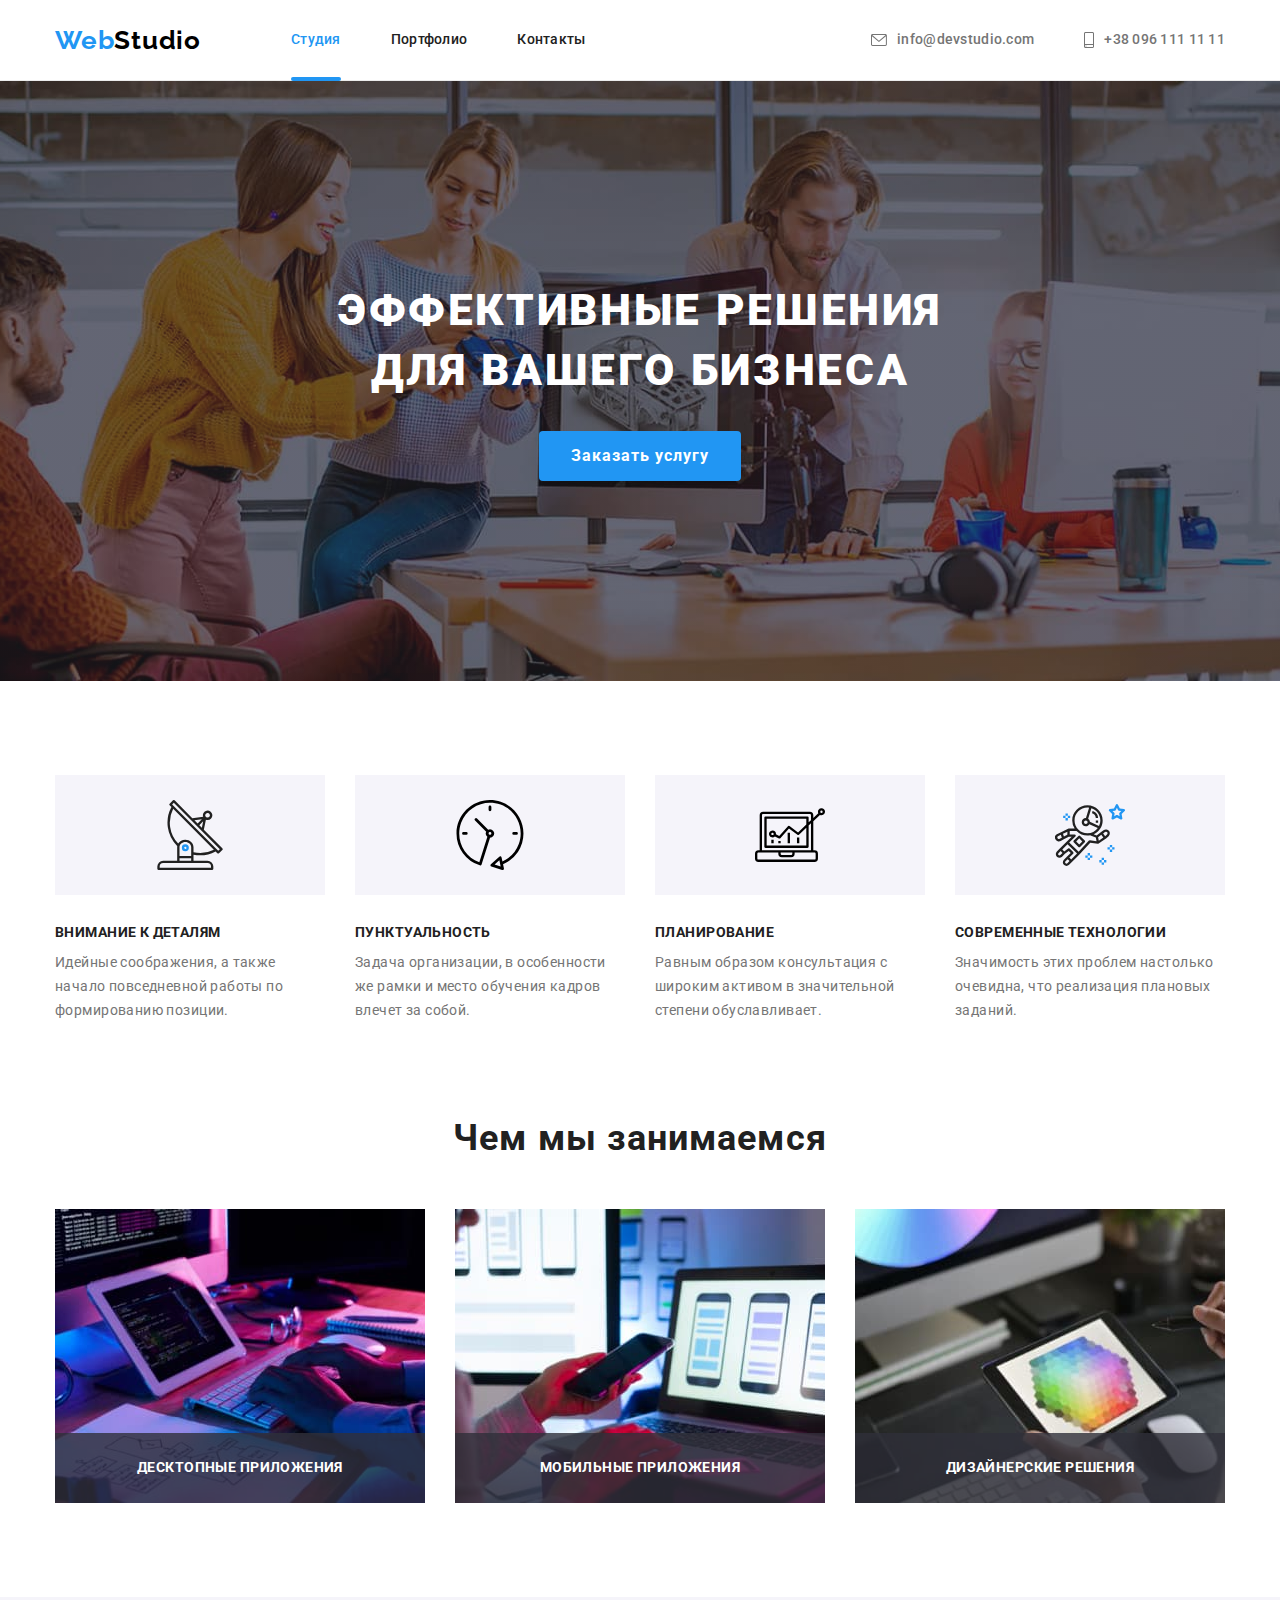
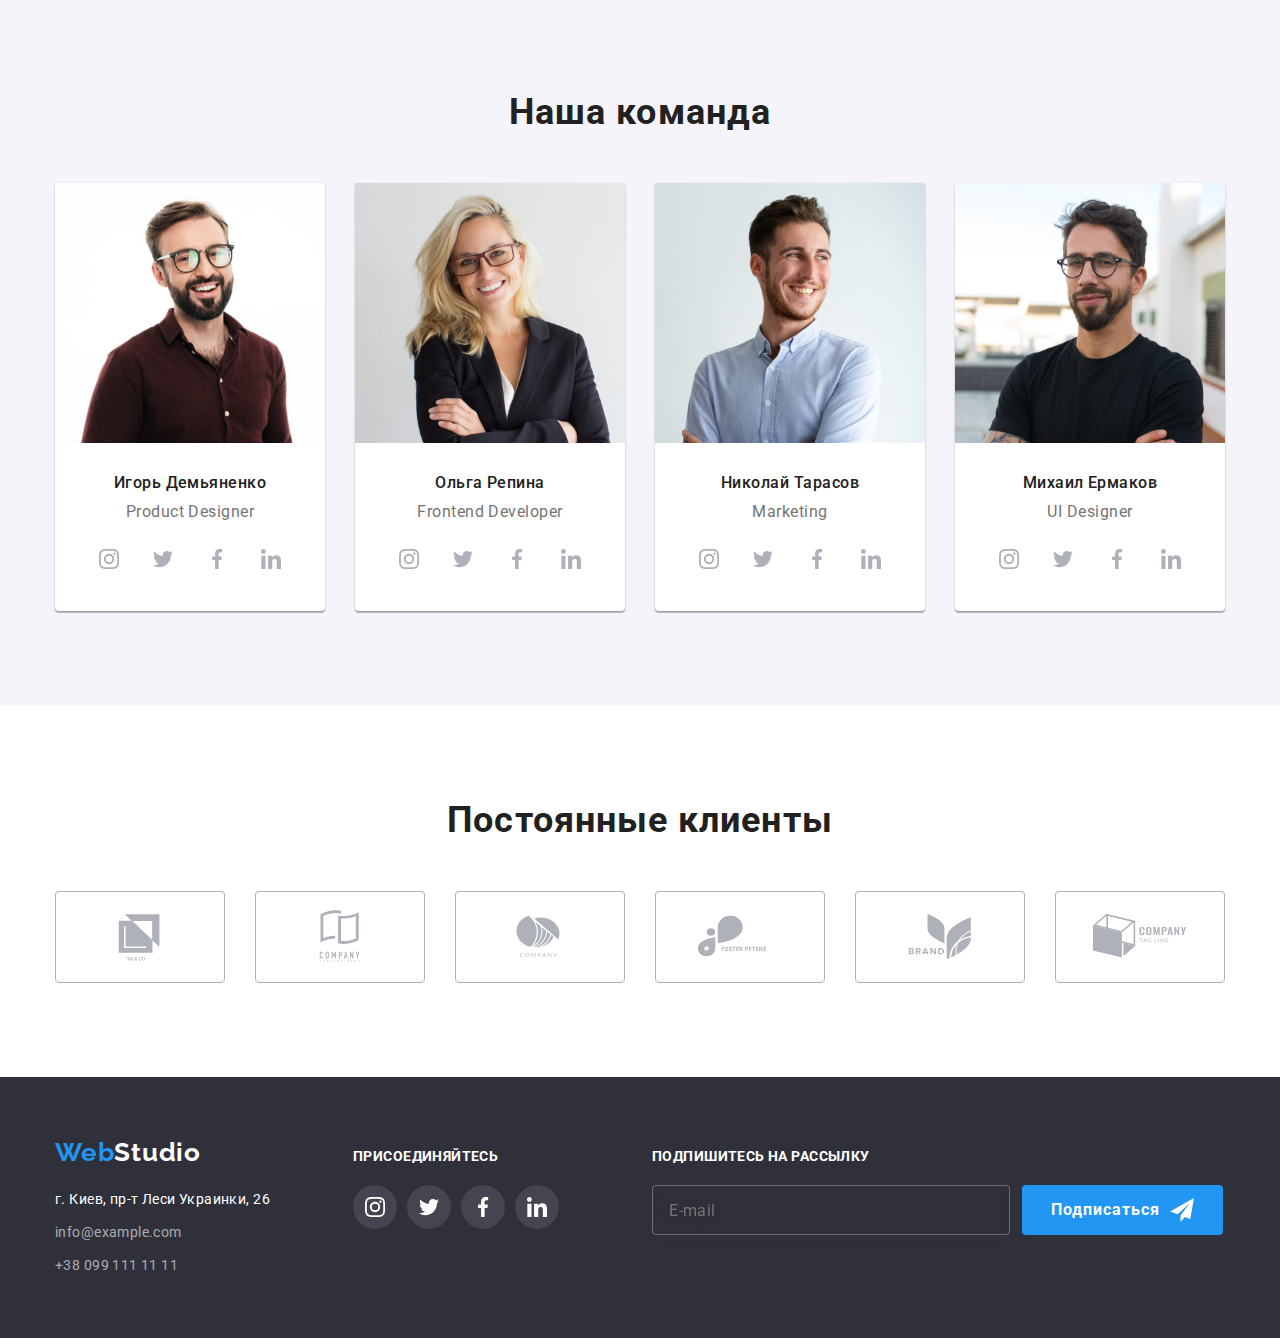
==== index.html @ ce101b08 "start hw" ====
<!DOCTYPE html>
<html lang="ru">

<head>
    <meta charset="UTF-8">
    <meta http-equiv="X-UA-Compatible" content="IE=edge">
    <meta name="viewport" content="width=device-width, initial-scale=1.0">
    <title>WebStudio</title>
    <link rel="preconnect" href="https://fonts.googleapis.com">
    <link rel="preconnect" href="https://fonts.gstatic.com" crossorigin>
    <link
        href="https://fonts.googleapis.com/css2?family=Raleway:wght@700&family=Roboto:wght@400;500;700;900&display=swap"
        rel="stylesheet">
    <link rel="stylesheet"
        href="https://cdnjs.cloudflare.com/ajax/libs/modern-normalize/1.1.0/modern-normalize.min.css">
    <link rel="stylesheet" href="./css/style.css">
</head>

<body>
    <header class="header">
        <div class="container">
            <a class="logo-header-first link" lang="en" href="">Web<span class="logo-header-second">Studio</span></a>
            <nav class="header-nav">
                <ul class="header-list list">
                    <li class="header-item"><a class="header-link link current" href="">Студия</a></li>
                    <li class="header-item"><a class="header-link link" href="./portfolio.html">Портфолио</a></li>
                    <li class="header-item"><a class="header-link link" href="">Контакты</a></li>
                </ul>
            </nav>
            <ul class="header-list list">
                <li class="header-item">
                    <a class="header-link contacts link" href="mailto:info@devstudio.com">
                        <svg class="header-icons" width="16px" height="12px">
                            <use href="./images/icons.svg#icon-envelope"></use>
                        </svg>info@devstudio.com
                    </a>
                </li>
                <li class="header-item">
                    <a class="header-link contacts link" href="tel:+380961111111">
                        <svg class="header-icons" width="10px" height="16px">
                            <use href="./images/icons.svg#icon-smartphone"></use>
                        </svg>+38 096 111 11 11
                    </a>
                </li>
            </ul>
        </div>
    </header>
    <main>
        <!-- шапка-->
        <section class="hero">
            <div class="container">
                <h1 class="hero-title">Эффективные решения для вашего бизнеса</h1>
                <button class="hero-btn" type="button" data-modal-open>Заказать услугу</button>
            </div>
        </section>
        <!-- преимущества-->
        <section class="benefits section">
            <div class="container">
                <h2 class="visually-hidden">Наши преимущества</h2>
                <ul class="benefits-list list">
                    <li class="benefits-item">
                        <div class="benefits-wrapper-icons">
                            <svg class="benefits-icons" width="70px" height="70px">
                                <use href="./images/icons.svg#icon-antenna"></use>
                            </svg>
                        </div>
                        <h3 class="benefits-title">Внимание к деталям</h3>
                        <p class="benefits-text">Идейные соображения, а также начало повседневной работы по формированию
                            позиции.</p>
                    </li>
                    <li class="benefits-item">
                        <div class="benefits-wrapper-icons">
                            <svg class="benefits-icons" width="70px" height="70px">
                                <use href="./images/icons.svg#icon-clock"></use>
                            </svg>
                        </div>
                        <h3 class="benefits-title">Пунктуальность</h3>
                        <p class="benefits-text">Задача организации, в особенности же рамки и место обучения кадров
                            влечет
                            за собой.</p>
                    </li>
                    <li class="benefits-item">
                        <div class="benefits-wrapper-icons">
                            <svg class="benefits-icons" width="70px" height="70px">
                                <use href="./images/icons.svg#icon-diagram"></use>
                            </svg>
                        </div>
                        <h3 class="benefits-title">Планирование</h3>
                        <p class="benefits-text">Равным образом консультация с широким активом в значительной степени
                            обуславливает.</p>
                    </li>
                    <li class="benefits-item">
                        <div class="benefits-wrapper-icons">
                            <svg class="benefits-icons" width="70px" height="70px">
                                <use href="./images/icons.svg#icon-astronaut"></use>
                            </svg>
                        </div>
                        <h3 class="benefits-title">Современные технологии</h3>
                        <p class="benefits-text">Значимость этих проблем настолько очевидна, что реализация плановых
                            заданий.</p>

                    </li>
                </ul>
            </div>
        </section>
        <!-- чем мы занимаемся-->
        <section class="about section">
            <div class="container">
                <h2 class="about-title">Чем мы занимаемся</h2>
                <ul class="about-list list">
                    <li class="about-item">
                        <img class="about-img" src="./images/what-are-we-doing-img1.jpg" alt="Печатает на клавиатуре"
                            width="370" height="294">
                        <p class="about-text">Десктопные приложения</p>
                    </li>
                    <li class="about-item">
                        <img class="about-img" src="./images/what-are-we-doing-img2.jpg" alt="Печатает на клавиатуре"
                            width="370" height="294">
                        <p class="about-text">Мобильные приложения</p>
                    </li>
                    <li class="about-item">
                        <img class="about-img" src="./images/what-are-we-doing-img3.jpg" alt="Печатает на клавиатуре"
                            width="370" height="294">
                        <p class="about-text">Дизайнерские решения</p>

                    </li>

                </ul>
            </div>
        </section>
        <!-- наша команда-->
        <section class="team section">
            <div class="container">
                <h2 class="team-title">Наша команда</h2>
                <ul class="team-list list">
                    <li class="team-item">
                        <img class="team-img" src="./images/teams-img1.jpg" alt="Фото Игоря Демьяненко" width="270"
                            height="260">
                        <div class="team-wrapper">
                            <h3 class="team-after-title">Игорь Демьяненко</h3>
                            <p class="team-text" lang="en">Product Designer</p>
                            <ul class="team-soc-list list">
                                <li class="team-soc-items">
                                    <a class="team-soc-links link" href="https://www.instagram.com" target="_blank">
                                        <svg class="team-soc-icons" width="20px" height="20px">
                                            <use href="./images/icons.svg#icon-instagram">
                                            </use>
                                        </svg>
                                    </a>
                                </li>
                                <li class="team-soc-items">
                                    <a class="team-soc-links link" href="https://twitter.com" target="_blank">
                                        <svg class="team-soc-icons" width="20px" height="20px">
                                            <use href="./images/icons.svg#icon-twitter">
                                            </use>
                                        </svg>
                                    </a>
                                </li>
                                <li class="team-soc-items">
                                    <a class="team-soc-links link" href="https://facebook.com" target="_blank">
                                        <svg class="team-soc-icons" width="20px" height="20px">
                                            <use href="./images/icons.svg#icon-facebook">
                                            </use>
                                        </svg>
                                    </a>
                                </li>
                                <li class="team-soc-items">
                                    <a class="team-soc-links link" href="https://linkedin.com" target="_blank">
                                        <svg class="team-soc-icons" width="20px" height="20px">
                                            <use href="./images/icons.svg#icon-linkedin">
                                            </use>
                                        </svg>
                                    </a>
                                </li>
                            </ul>
                    </li>
                    <li class="team-item">
                        <img class="team-img" src="./images/teams-img2.jpg" alt="Ольги Репиной" width="270"
                            height="260">
                        <div class="team-wrapper">
                            <h3 class="team-after-title">Ольга Репина</h3>
                            <p class="team-text" lang="en">Frontend Developer</p>
                            <ul class="team-soc-list list">
                                <li class="team-soc-items">
                                    <a class="team-soc-links link" href="https://www.instagram.com" target="_blank">
                                        <svg class="team-soc-icons" width="20px" height="20px">
                                            <use href="./images/icons.svg#icon-instagram">
                                            </use>
                                        </svg>
                                    </a>
                                </li>
                                <li class="team-soc-items">
                                    <a class="team-soc-links link" href="https://twitter.com" target="_blank">
                                        <svg class="team-soc-icons" width="20px" height="20px">
                                            <use href="./images/icons.svg#icon-twitter">
                                            </use>
                                        </svg>
                                    </a>
                                </li>
                                <li class="team-soc-items">
                                    <a class="team-soc-links link" href="https://facebook.com" target="_blank">
                                        <svg class="team-soc-icons" width="20px" height="20px">
                                            <use href="./images/icons.svg#icon-facebook">
                                            </use>
                                        </svg>
                                    </a>
                                </li>
                                <li class="team-soc-items">
                                    <a class="team-soc-links link" href="https://linkedin.com" target="_blank">
                                        <svg class="team-soc-icons" width="20px" height="20px">
                                            <use href="./images/icons.svg#icon-linkedin">
                                            </use>
                                        </svg>
                                    </a>
                                </li>
                            </ul>
                        </div>

                    </li>
                    <li class="team-item">
                        <img class="team-img" src="./images/teams-img3.jpg" alt="Фото Николайя Тарасова" width="270"
                            height="260">
                        <div class="team-wrapper">
                            <h3 class="team-after-title">Николай Тарасов</h3>
                            <p class="team-text" lang="en">Marketing</p>
                            <ul class="team-soc-list list">
                                <li class="team-soc-items">
                                    <a class="team-soc-links link" href="https://www.instagram.com" target="_blank">
                                        <svg class="team-soc-icons" width="20px" height="20px">
                                            <use href="./images/icons.svg#icon-instagram">
                                            </use>
                                        </svg>
                                    </a>
                                </li>
                                <li class="team-soc-items">
                                    <a class="team-soc-links link" href="https://twitter.com" target="_blank">
                                        <svg class="team-soc-icons" width="20px" height="20px">
                                            <use href="./images/icons.svg#icon-twitter">
                                            </use>
                                        </svg>
                                    </a>
                                </li>
                                <li class="team-soc-items">
                                    <a class="team-soc-links link" href="https://facebook.com" target="_blank">
                                        <svg class="team-soc-icons" width="20px" height="20px">
                                            <use href="./images/icons.svg#icon-facebook">
                                            </use>
                                        </svg>
                                    </a>
                                </li>
                                <li class="team-soc-items">
                                    <a class="team-soc-links" href="https://linkedin.com" target="_blank">
                                        <svg class="team-soc-icons" width="20px" height="20px">
                                            <use href="./images/icons.svg#icon-linkedin">
                                            </use>
                                        </svg>
                                    </a>
                                </li>
                            </ul>
                        </div>
                    </li>
                    <li class="team-item">
                        <img class="team-img" src="./images/teams-img4.jpg" alt="Фото Михаила Ермакова" width="270"
                            height="260">
                        <div class="team-wrapper">
                            <h3 class="team-after-title">Михаил Ермаков</h3>
                            <p class="team-text" lang="en">UI Designer</p>
                            <ul class="team-soc-list list">
                                <li class="team-soc-items">
                                    <a class="team-soc-links link" href="https://www.instagram.com" target="_blank">
                                        <svg class="team-soc-icons" width="20px" height="20px">
                                            <use href="./images/icons.svg#icon-instagram">
                                            </use>
                                        </svg>
                                    </a>
                                </li>
                                <li class="team-soc-items">
                                    <a class="team-soc-links link" href="https://twitter.com" target="_blank">
                                        <svg class="team-soc-icons" width="20px" height="20px">
                                            <use href="./images/icons.svg#icon-twitter">
                                            </use>
                                        </svg>
                                    </a>
                                </li>
                                <li class="team-soc-items">
                                    <a class="team-soc-links link" href="https://facebook.com" target="_blank">
                                        <svg class="team-soc-icons" width="20px" height="20px">
                                            <use href="./images/icons.svg#icon-facebook">
                                            </use>
                                        </svg>
                                    </a>
                                </li>
                                <li class="team-soc-items">
                                    <a class="team-soc-links link" href="https://linkedin.com" target="_blank">
                                        <svg class="team-soc-icons" width="20px" height="20px">
                                            <use href="./images/icons.svg#icon-linkedin">
                                            </use>
                                        </svg>
                                    </a>
                                </li>
                            </ul>
                        </div>
                    </li>
                </ul>
            </div>
        </section>
        <section class="clients section">
            <div class="container">
                <h2 class="clients-title">Постоянные клиенты</h2>
                <ul class="clients-list list">
                    <li class="clients-item">
                        <a class="clients-link link" href="">
                            <svg class="clients-icons" width="106px" height="60px">
                                <use href="./images/icons.svg#icon-client1">
                                </use>
                            </svg>
                        </a>
                    </li>
                    <li class="clients-item">
                        <a class="clients-link link" href="">
                            <svg class="clients-icons" width="106px" height="60px">
                                <use href="./images/icons.svg#icon-client2">
                                </use>
                            </svg>
                        </a>
                    </li>
                    <li class="clients-item">
                        <a class="clients-link link" href="">
                            <svg class="clients-icons" width="106px" height="60px">
                                <use href="./images/icons.svg#icon-client3">
                                </use>
                            </svg>
                        </a>
                    </li>
                    <li class="clients-item">
                        <a class="clients-link link" href="">
                            <svg class="clients-icons" width="106px" height="60px">
                                <use href="./images/icons.svg#icon-client4">
                                </use>
                            </svg>
                        </a>
                    </li>
                    <li class="clients-item">
                        <a class="clients-link link" href="">
                            <svg class="clients-icons" width="106px" height="60px">
                                <use href="./images/icons.svg#icon-client5">
                                </use>
                            </svg>
                        </a>
                    </li>
                    <li class="clients-item">
                        <a class="clients-link link" href="">
                            <svg class="clients-icons" width="106px" height="60px">
                                <use href="./images/icons.svg#icon-client6">
                                </use>
                            </svg>
                        </a>
                    </li>
                </ul>
            </div>
        </section>
    </main>

    <footer class="footer">
        <div class="container footer-container">
            <div class="footer-wrapper-two">
                <a class="logo-footer-first link" lang="en" href="">Web<span
                        class="logo-footer-second">Studio</span></a>
                <address class="footer-address">
                    <ul class="footer-list list">
                        <li class="footer-item"><a class="footer-link-address link"
                                href="https://goo.gl/maps/4ZLDc6fQ6jvqNeno7" target="_blank"
                                rel="noopener noreferrer">г.
                                Киев,
                                пр-т Леси
                                Украинки, 26</a>
                        </li>
                        <li class="footer-item"><a class="footer-link link"
                                href="mailto:info@example.com">info@example.com</a>
                        </li>
                        <li class="footer-item"><a class="footer-link link" href="tel:+380991111111">+38 099 111 11
                                11</a>
                        </li>
                    </ul>
                </address>
            </div>
            <div class="footer-wrapper-two">
                <h2 class="footer-soc-title">присоединяйтесь</h2>
                <ul class="footer-soc-list list">
                    <li class="footer-soc-items">
                        <a class="footer-soc-links link" href="https://www.instagram.com" target="_blank">
                            <svg class="footer-soc-icons" width="20px" height="20px">
                                <use href="./images/icons.svg#icon-instagram">
                                </use>
                            </svg>
                        </a>
                    </li>
                    <li class="footer-soc-items">
                        <a class="footer-soc-links link" href="https://twitter.com" target="_blank">
                            <svg class="footer-soc-icons" width="20px" height="20px">
                                <use href="./images/icons.svg#icon-twitter">
                                </use>
                            </svg>
                        </a>
                    </li>
                    <li class="footer-soc-items">
                        <a class="footer-soc-links link" href="https://facebook.com" target="_blank">
                            <svg class="footer-soc-icons" width="20px" height="20px">
                                <use href="./images/icons.svg#icon-facebook">
                                </use>
                            </svg>
                        </a>
                    </li>
                    <li class="footer-soc-items">
                        <a class="footer-soc-links link" href="https://linkedin.com" target="_blank">
                            <svg class="footer-soc-icons" width="20px" height="20px">
                                <use href="./images/icons.svg#icon-linkedin">
                                </use>
                            </svg>
                        </a>
                    </li>
                </ul>
            </div>


            <form class="footer-form">
                <div class="footer-form-wrapper">
                    <label class="footer-label" for="email-footer">
                        Подпишитесь на рассылку
                    </label>
                    <input type="email" name="mailing-list" class="footer-input" placeholder="E-mail" id="email-footer">
                </div>
                <button class="footer-btn" type="submit">Подписаться
                    <svg class="footer-btn-icon">
                        <use href="./images/icons.svg#icon-icon-send">
                        </use>
                    </svg>
                </button>
            </form>
        </div>
    </footer>

    <div class="backdrop is-hidden" data-modal>
        <div class="modal">
            <button type="button" class="modal-close" data-modal-close>
                <svg class="modal-svg-close" width="11px" height="11px">
                    <use href="./images/icons.svg#icon-Vector"></use>
                </svg>
            </button>

            <form class="modal-form">
                <p class="modal-title">Оставьте свои данные, мы вам перезвоним</p>
                <div class="modal-field">
                    <label for="modal-name" class="modal-label"> Имя</label>
                    <div class="modal-input-wrap">
                        <input type="text" name="modal-name" id="modal-name" class="modal-input">
                        <svg class="modal-svg-icon" width="18px" height="18px">
                            <use href="./images/icons.svg#icon-person"></use>
                        </svg>
                    </div>
                </div>

                <div class="modal-field">
                    <label for="modal-tel" class="modal-label"> Телефон</label>
                    <div class="modal-input-wrap">
                        <input type="tel" name="modal-tel" id="modal-tel" class="modal-input">
                        <svg class="modal-svg-icon" width="18px" height="18px">
                            <use href="./images/icons.svg#icon-phone"></use>
                        </svg>
                    </div>
                </div>

                <div class="modal-field">
                    <label for="modal-email" class="modal-label"> Почта</label>
                    <div class="modal-input-wrap">
                        <input type="email" name="modal-email" id="modal-email" class="modal-input">
                        <svg class="modal-svg-icon" width="18px" height="18px">
                            <use href="./images/icons.svg#icon-email"></use>
                        </svg>
                    </div>
                </div>

                <div class="modal-field">
                    <label for="modal-comment" class="modal-label"> Комментарий</label>
                    <textarea name="Комментарий" id="modal-comment" placeholder="Введите текст"
                        class="modal-comment"></textarea>
                </div>
                <div class="modal-check">
                    <label for="privacy-check" class="modal-label-check">

                        <input type="checkbox" name="privacy-check" id="privacy-check"
                            class="modal-input-check visually-hidden">
                        <svg class="modal-svg-check" width="16px" height="15px">
                            <use href="./images/icons.svg#icon-check-area"></use>
                        </svg>
                        Соглашаюсь с рассылкой и принимаю <a href="" class="modal-agreement"> Условия договора</a>
                    </label>
                </div>
                <button type="submit" class="modal-btn-submit">Отправить</button>
            </form>
        </div>
    </div>

    <script src="./js/modal.js"></script>
</body>

</html>
---- css/style.css ----
:root {
    --title-color: #FFFFFF;
    --title-color-second: #212121;
    --paragraph-color: #757575;
    --accent-color: #2196F3;
    --gap-between-section: 94px;
    --gap-in-section: 30px;
}

body{
    font-family: 'Roboto',
    sans-serif;
    background-color: #ffffff;
}

.section{
    padding: 94px 0;
}

.visually-hidden{
    position: absolute;
    white-space: nowrap;
    width: 1px;
    height: 1px;
    overflow: hidden;
    border: 0;
    padding: 0;
    clip: rect(0 0 0 0);
    clip-path: inset(50%);
    margin: -1px;
}

/* reset styles */
.link{
    text-decoration: none;
}

.list{
    list-style: none;
    margin: 0;
    padding: 0;
}
h1,h2,h3,h4,h5,h6,p{
    margin: 0;
}

img {
    display: block;
    width: 100%;
    height: auto;
}

/* container */
.container{
    width: 1200px;
    padding-left: 15px;
    padding-right: 15px;
    margin: 0 auto;
}
/* header */

.header{
    border-bottom: 1px solid #ECECEC;
}

.logo-header-first{
    font-family: 'Raleway',
    sans-serif;
    font-weight: 700;
    font-size: 26px;
    line-height: 1.19;
    letter-spacing: 0.03em;
    color: var(--accent-color);
    margin-right: 90px;
    /* padding-top: 25px;
    padding-bottom: 25px; */
}

.logo-header-second{
    color: #000000;
}

.header .container{
    display: flex;
    align-items: center;
}

.header-list{
    display: flex;
}

.header-item:not(:last-child){
    margin-right: 50px;
}

.container .header-list{
    margin-left: auto;
}

.header-link{
    display: flex;
    align-items: center;
    font-weight: 500;
    font-size: 14px;
    line-height: 1.14;
    letter-spacing: 0.02em;
    color: var(--title-color-second);
    padding-top: 32px;
    padding-bottom: 32px;
    transition: color 250ms cubic-bezier(0.4, 0, 0.2, 1);
}

.header-link.current{
    position: relative;
    color: var(--accent-color);
    
}

.header-link.current::after{
    position: absolute;
    bottom: -1px;
    left: 0;
    display: block;
    content: '';
    width: 100%;
    height: 4px;
    background-color: var(--accent-color);
    border-radius: 2px;
    transition: color 250ms cubic-bezier(0.4, 0, 0.2, 1);
}


.header-link.contacts{
    font-weight: 500;
    font-size: 14px;
    line-height: 1.14;
    letter-spacing: 0.02em;
    color: var(--paragraph-color);
    transition: color 250ms cubic-bezier(0.4, 0, 0.2, 1);
}

.header-icons {
    fill: currentColor;
    margin-right: 10px;
    transition: color 250ms cubic-bezier(0.4, 0, 0.2, 1);
}

.header-link:focus,
.header-link:hover {
    color: var(--accent-color);
}

.header-icons:hover{
    color: var(--accent-color);
}



/* section hero */



.hero{
    padding: 200px 0;
    max-width: 1600px;
    margin-left: auto;
    margin-right: auto;
    background-color: #2F303A;
    background-image:linear-gradient(to right, rgba(47, 48, 58, 0.4), rgba(47, 48, 58, 0.4)), url("../images/hero-img.jpg");
    background-repeat: no-repeat;
    background-position: center;
    background-size: cover;
}

.hero-title{
    font-weight: 900;
    font-size: 44px;
    line-height: 1.36;
    text-align: center;
    letter-spacing: 0.06em;
    text-transform: uppercase;
    color: var(--title-color);
    width: 696px;
    margin: var(--gap-in-section);
    margin: 0 auto;
    margin-bottom: var(--gap-in-section);
}

.hero-btn{
    display: block;
    font-family: inherit;
    font-weight: 700;
    font-size: 16px;
    line-height: 1.88;
    text-align: center;
    letter-spacing: 0.06em;
    color: #FFFFFF;
    background: var(--accent-color);
    box-shadow: 0px 4px 4px rgba(0, 0, 0, 0.15);
    border-radius: 4px;
    cursor: pointer;
    padding: 10px 32px;
    border: transparent;
    margin: 0 auto;
    transition: background-color 250ms cubic-bezier(0.4, 0, 0.2, 1);
}

.hero-btn:hover, .hero-btn:focus{
    background-color: #188CE8;
}

/* section benefits */

.benefits-list{
    display: flex;
}

.benefits-item{
    width: calc((100% - 60px) / 3);
}

.benefits-item:not(:first-child){
    margin-left: var(--gap-in-section);
}

.benefits-title{
    font-weight: 700;
    font-size: 14px;
    line-height: 1.14;
    letter-spacing: 0.03em;
    text-transform: uppercase;
    color: var(--title-color-second);
    margin-bottom: 10px;
}

.benefits-text{
    font-size: 14px;
    line-height: 1.71;
    letter-spacing: 0.03em;
    color: var(--paragraph-color)
}
.benefits-wrapper{
    display: flex;
}

.benefits-wrapper-icons{
    display: flex;
    background-color: #F5F4FA;
    width: 270px;
    height: 120px;
    align-items: center;
    justify-content: center;
    margin-bottom: var(--gap-in-section);
}

/* section about */

.about{
    padding-top: 0px;
}

.about-title{
    font-weight: 700;
    font-size: 36px;
    line-height: 1.17;
    text-align: center;
    letter-spacing: 0.03em;
    color: var(--title-color-second);
    margin-bottom: 50px;
}

.about-list{
    display: flex;
    
}

.about-item{
    position: relative;
    width: calc((100% - 60px) / 3);
    overflow: hidden;
}

.about-item:not(:first-child){
    margin-left: var(--gap-in-section);
}


.about-text{
    position: absolute;
    bottom: 0;
    left: 0;
    width: 100%;

    display: flex;
    justify-content: center;
    align-items: center;
    height: 70px;
    font-weight: 700;
    font-size: 14px;
    line-height: 1.14;
    letter-spacing: 0.03em;
    text-transform: uppercase;
    color: #FFFFFF;
    background-color: rgba(47, 48, 58, 0.8);
    transition: transform 250ms cubic-bezier(0.4, 0, 0.2, 1);
}


/* section team */

.team{
    background-color: #F5F4FA;
}

.team-list{
    display: flex;
   
}

.team-item{
width: calc((100% - 90px) / 4 );
}

.team-item:not(:first-child) {
    margin-left: var(--gap-in-section);
}


.team-title{
    font-weight: 700;
    font-size: 36px;
    line-height: 1.17;
    text-align: center;
    letter-spacing: 0.03em;
    color: var(--title-color-second);
    margin-bottom: 50px;
}

.team-item{
    background-color: #FFFFFF;
    box-shadow: 0px 1px 3px rgba(0, 0, 0, 0.12),
    0px 1px 1px rgba(0, 0, 0, 0.14),
    0px 2px 1px rgba(0, 0, 0, 0.2);
    border-radius: 0px 0px 4px 4px;

}

.team-wrapper{
    padding-top: var(--gap-in-section);
    padding-bottom: var(--gap-in-section);
}

.team-after-title{
    font-weight: 500;
    font-size: 16px;
    line-height: 1.19;
    text-align: center;
    letter-spacing: 0.03em;
    color: var(--title-color-second);
    margin-bottom: 10px;
}

.team-text{
    font-size: 16px;
    line-height: 1.19;
    text-align: center;
    letter-spacing: 0.03em;
    color: var(--paragraph-color);
    margin-bottom: 16px;
}

.team-soc-list{
    display: flex;
    justify-content: center;
    text-align: center;
}

.team-soc-links{
    width: 44px;
    height: 44px;
    display: flex;
    align-items: center;
    justify-content: center;
    color: #AFB1B8;
    
}

.team-soc-items:not(:last-child) {
    margin-right: 10px;
}

.team-soc-links{
border-radius: 50%;
    transition: background-color 250ms cubic-bezier(0.4, 0, 0.2, 1),
    border-radius 250ms cubic-bezier(0.4, 0, 0.2, 1);
}

.team-soc-links:hover,
.team-soc-links:focus{
    background-color:var(--accent-color);
    border-radius: 50%;
    color: #FFFFFF;
}

.team-soc-icons{
    fill: currentColor;
    transition: color 250ms cubic-bezier(0.4, 0, 0.2, 1);
}

/* clients */

.clients-title{
    font-weight: 700;
    font-size: 36px;
    line-height: 1.17;
    text-align: center;
    letter-spacing: 0.03em;
    color: var(--title-color-second);
    margin-bottom: 50px;
}

.clients-list{
    display: flex;
}

.clients-item:not(:last-child) {
    margin-right: var(--gap-in-section);
}

.clients-link{
    display: flex;
    align-items: center;
    justify-content: center;
    width: 170px;
    height: 92px;
    border: 1px solid #AFB1B8;
    border-radius: 4px;
}

.clients-link {
    color: #AFB1B8;
    transition: color 250ms cubic-bezier(0.4, 0, 0.2, 1), border-color 250ms cubic-bezier(0.4, 0, 0.2, 1);
}

.clients-link:hover,
.clients-link:focus{
    color: var(--accent-color);
    border-color: var(--accent-color);
}

.clients-icons{
    fill: currentColor;
}



/* footer */

.footer{
    background-color: #2F303A;
    padding-top: 60px;
    padding-bottom: 60px;
}

.footer-container{
    display: flex;
    align-items: baseline;
}

.footer-address{
    font-style: normal;
}

.footer-item{
    font-size: 14px;
    line-height: 1.71;
    letter-spacing: 0.03em;
}

.footer-item:not(:last-child){
    margin-bottom: 9px;
}

.footer-link-address{
    color: var(--title-color);
    transition: color 250ms cubic-bezier(0.4, 0, 0.2, 1);
}

.footer-link{
    color: rgba(255, 255, 255, 0.6);
    transition: color 250ms cubic-bezier(0.4, 0, 0.2, 1);
}

.footer-link-address:hover, .footer-link-address:focus{
    color: var(--accent-color);
}

.footer-link:hover,
.footer-link:focus {
    color: var(--accent-color);
}


.logo-footer-first {
    display: block;
    font-family: 'Raleway',
    sans-serif;
    font-weight: 700;
    font-size: 26px;
    line-height: 1.19;
    letter-spacing: 0.03em;
    color: var(--accent-color);
    margin-bottom: 20px;
}

.logo-footer-second {
    color: var(--title-color);
}

.footer-soc-title{
    font-weight: 700;
    font-size: 14px;
    line-height: 1.14;
    letter-spacing: 0.03em;
    text-transform: uppercase;
    color: #FFFFFF;
    margin-bottom: 20px;
}

.footer-wrapper-two + .footer-wrapper-two{
    margin-left: 83px;
}
.footer-soc-list{
    display: flex;
}
.footer-soc-items:not(:last-child):not(:last-child) {
    margin-right: 10px;
}

.footer-soc-links{
    display: flex;
    align-items: center;
    justify-content: center;
    width: 44px;
    height: 44px;
    border-radius: 50%;
    background-color: rgba(255, 255, 255, 0.1);   
    color: #FFFFFF;
    transition: background-color 250ms cubic-bezier(0.4, 0, 0.2, 1);
}

.footer-soc-links:hover,
.footer-soc-links:focus{
    background-color: var(--accent-color);
}

.footer-soc-icons{
    fill: currentColor;
}

.footer-form{
    display: flex;
    align-items: flex-end;
    margin-left: 93px;
}

.footer-form-wrapper{
    width: 358px;
}

.footer-label{
    font-weight: 700;
    font-size: 14px;
    line-height: 1.14;
    letter-spacing: 0.03em;
    text-transform: uppercase;
    color: #FFFFFF;
}

.footer-input{
    min-width: 358px;
    height: 50px;
    border: 1px solid rgba(255, 255, 255, 0.3);
    filter: drop-shadow(0px 4px 4px rgba(0, 0, 0, 0.15));
    border-radius: 4px;
    background-color: transparent;
    padding-left: 16px;
    margin-top: 20px;

    font-weight: 400;
    font-size: 16px;
    line-height: 1.25;
    letter-spacing: 0.03em;
    color: rgba(255, 255, 255, 0.6);
}


.footer-btn{
    display: flex;
    align-items: center;
    justify-content: center;
    position: relative;
    font-weight: 700;
    font-size: 16px;
    line-height: 1.88;
    text-align: center;
    letter-spacing: 0.06em;
    color: #FFFFFF;
    background-color: var(--accent-color);
    border-radius: 4px;
    padding: 10px 29px;
    margin-left: 12px;
    cursor: pointer;
    border: transparent;
}

.footer-btn-icon{
    width: 24px;
    height: 24px;
    fill: #FFFFFF;
    margin-left: 10px;
}


/* page portfolio */

.portfolio-list-first{
    display: flex;
    justify-content: center;
    margin-bottom: 50px;
}
.porfolio-item-first:not(:first-child){
    margin-left: 8px;
}

.portfolio-btn{
    font-family: inherit;
    font-weight: 500;
    font-size: 16px;
    line-height: 1.62;
    text-align: center;
    letter-spacing: 0.03em;
    cursor: pointer;
    background-color: #F5F4FA;
    border-radius: 4px;
    padding: 6px 22px;
    border: transparent;
    color: var(--title-color-second);
    transition: background-color 250ms cubic-bezier(0.4, 0, 0.2, 1), box-shadow 250ms cubic-bezier(0.4, 0, 0.2, 1), color 250ms cubic-bezier(0.4, 0, 0.2, 1);
}

.portfolio-btn:focus, .portfolio-btn:hover{
    background-color: var(--accent-color);
    box-shadow: 0px 3px 1px rgba(0, 0, 0, 0.1),
    0px 1px 2px rgba(0, 0, 0, 0.08),
    0px 2px 2px rgba(0, 0, 0, 0.12);  
    color: var(--title-color);
}

.portfolio-list-second{
    display: flex;
    flex-wrap: wrap;
}

.portfolio-item-second{
    
    width: calc((100% - 60px) / 3);
}

.portfolio-item-second:not(:nth-child(3n + 1)){
    margin-left: var(--gap-in-section);
}

.portfolio-item-second:not(:nth-last-child(-n + 3)) {
    margin-bottom: var(--gap-in-section);
}

.portfolio-link{
    display: block;
    transition: border 250ms cubic-bezier(0.4, 0, 0.2, 1), box-sizing 250ms cubic-bezier(0.4, 0, 0.2, 1), box-shadow 250ms cubic-bezier(0.4, 0, 0.2, 1);

}

.portfolio-link:hover, 
.portfolio-link:focus {
    border: 1px solid #EEEEEE;
    box-sizing: border-box;
    box-shadow: 0px 1px 1px rgba(0, 0, 0, 0.12),
    0px 4px 4px rgba(0, 0, 0, 0.06),
    1px 4px 6px rgba(0, 0, 0, 0.16);
}

.portfolio-item-wrapper{
    padding: 20px 24px 20px 24px;
    border-right: 1px solid #EEEEEE;
    border-bottom: 1px solid #EEEEEE;
    border-left: 1px solid #EEEEEE;
}

.portfolio-title{
    font-weight: 700;
    font-size: 18px;
    line-height: 2;
    letter-spacing: 0.06em;
    color: var(--title-color-second);   
}

.portfolio-text{
    font-weight: 400;
    font-size: 16px;
    line-height: 1.88;
    letter-spacing: 0.03em;
    color: var(--paragraph-color);
}

.portfolio-img-wrapper{
    position: relative;
    overflow: hidden;
}

.portfolio-text-hover{
    position: absolute;
    top: 0;
    left: 0;
    width: 100%;
    height: 100%;
    font-weight: 400;
    font-size: 18px;
    line-height: 1.56;
    letter-spacing: 0.03em;
    color: #FFFFFF;
    background-color: rgba(33, 150, 243, 0.9);
    padding: 63px 24px;
    transform: translateY(101%);
    transition: transform 250ms cubic-bezier(0.4, 0, 0.2, 1);
}

.portfolio-link:hover .portfolio-text-hover,
.portfolio-link:focus .portfolio-text-hover{
    transform: translateY(0);
}

/* backdrop */

.backdrop{
    position: fixed;
    top: 0;
    left: 0;
    width: 100%;
    height: 100%;
    background-color: rgba(0, 0, 0, 0.2);
    transition: opacity 250ms cubic-bezier(0.4, 0, 0.2, 1),
    visibility 250ms cubic-bezier(0.4, 0, 0.2, 1);
}

.backdrop.is-hidden .modal {
    transform: translate(-50%, -50%) scale(1.5);
}

.modal{
    position: absolute;
    top: 50%;
    left: 50%;
    transform: translate(-50%, -50%) scale(1);
    width: 528px;
    min-height: 581px;
    background-color: #ffffff;
    box-shadow: 0px 1px 3px rgba(0, 0, 0, 0.12),
    0px 1px 1px rgba(0, 0, 0, 0.14),
    0px 2px 1px rgba(0, 0, 0, 0.2);
    border-radius: 4px;
    transition: transform 250ms cubic-bezier(0.4, 0, 0.2, 1);
    
}

.modal-close{
    position: absolute;
    top: 8px;
    right: 8px;

    display: flex;
    align-items: center;
    justify-content: center;
    
    height: 30px;
    width: 30px;
    background-color: #ffffff;
    border: 1px solid rgba(0, 0, 0, 0.1);
    border-radius: 50%;
    cursor: pointer;
    transition: fill 250ms cubic-bezier(0.4, 0, 0.2, 1);
    outline: none;
}

.modal-close:hover .modal-svg-close, .modal-close:focus .modal-svg-close{
    fill: var(--accent-color);
}


.is-hidden{
    opacity: 0;
    pointer-events: none;
    visibility: hidden;
}

.modal-form{
    padding: 40px;
}

.modal-title{
    font-weight: 700;
    font-size: 20px;
    line-height: 23px;
    text-align: center;
    letter-spacing: 0.03em;
    color: #212121;
    margin-bottom: 12px;
}

.modal-field:nth-child(-n + 4){
    margin-bottom: 10px;
}

.modal-label{
    display: block;
    font-weight: 400;
    font-size: 12px;
    line-height: 1.17;
    letter-spacing: 0.01em;
    color: #757575;
}

.modal-label:not(:last-child){
    margin-bottom: 4px;
}

.modal-input-wrap{
    position: relative;
}



.modal-input{
    width: 100%;
    height: 40px;
    border: 1px solid rgba(33, 33, 33, 0.2);
    border-radius: 4px;
    color: #757575;
    padding-left: 42px;
    background-color: transparent;
    outline: none;
}

.modal-input:hover, .modal-input:focus{
    border: 1px solid var(--accent-color);
}

.modal-input:hover + .modal-svg-icon, .modal-input:focus+.modal-svg-icon{
    fill: var(--accent-color);
}

.modal-svg-icon{
    position: absolute;
    top: 50%;
    left: 12px;
    transform: translateY(-50%);
}

.modal-comment{
    display: block;
    width: 100%;
    min-height: 120px;
    padding: 12px 16px;
    resize: none;
    font-weight: 400;
    font-size: 12px;
    line-height: 1.17;
    letter-spacing: 0.01em;
    color: #757575;

    border: 1px solid rgba(33, 33, 33, 0.2);
    border-radius: 4px;
    outline: none;
}

.modal-comment::placeholder{
    font-weight: 400;
    font-size: 12px;
    line-height: 1.17;
    letter-spacing: 0.01em;
    color: rgba(117, 117, 117, 0.5);
}

.modal-comment:hover, .modal-comment:focus{
    border-color: var(--accent-color);
}

.modal-check{
    display: flex;
    align-items: center;
    margin-top: 20px;
    justify-content: center;
}


.modal-label-check{
    display: flex;
    align-items: center;
    font-weight: 400;
    font-size: 14px;
    line-height: 1.71;
    letter-spacing: 0.03em;
    color: #757575;
    transition: fill 250ms cubic-bezier(0.4, 0, 0.2, 1), background-image 250ms cubic-bezier(0.4, 0, 0.2, 1);
}

.modal-svg-check{
    margin-right: 9px;
}

.modal-input-check:checked + .modal-svg-check{
    fill: var(--accent-color);
    background-image: url(../images/check.svg);
    background-repeat: no-repeat;
    background-size: contain;
    background-origin: border-box;
}

.modal-agreement{
    color: var(--accent-color);
    margin-left: 6px;
}

.modal-btn-submit{
    display: block;
    
    background-color: var(--accent-color);
    box-shadow: 0px 4px 4px rgba(0, 0, 0, 0.15);
    border-radius: 4px;
    padding: 10px 56px;
    font-weight: 700;
    font-size: 16px;
    line-height: 1.88;
    text-align: center;
    letter-spacing: 0.06em;
    color: #FFFFFF;
    cursor: pointer;
    margin: 0 auto;
    margin-top: 30px;
    border: transparent;
    transition: background-color 250ms cubic-bezier(0.4, 0, 0.2, 1);
}

.modal-btn-submit:hover, .modal-btn-submit:focus{
    background-color: #188CE8;
}
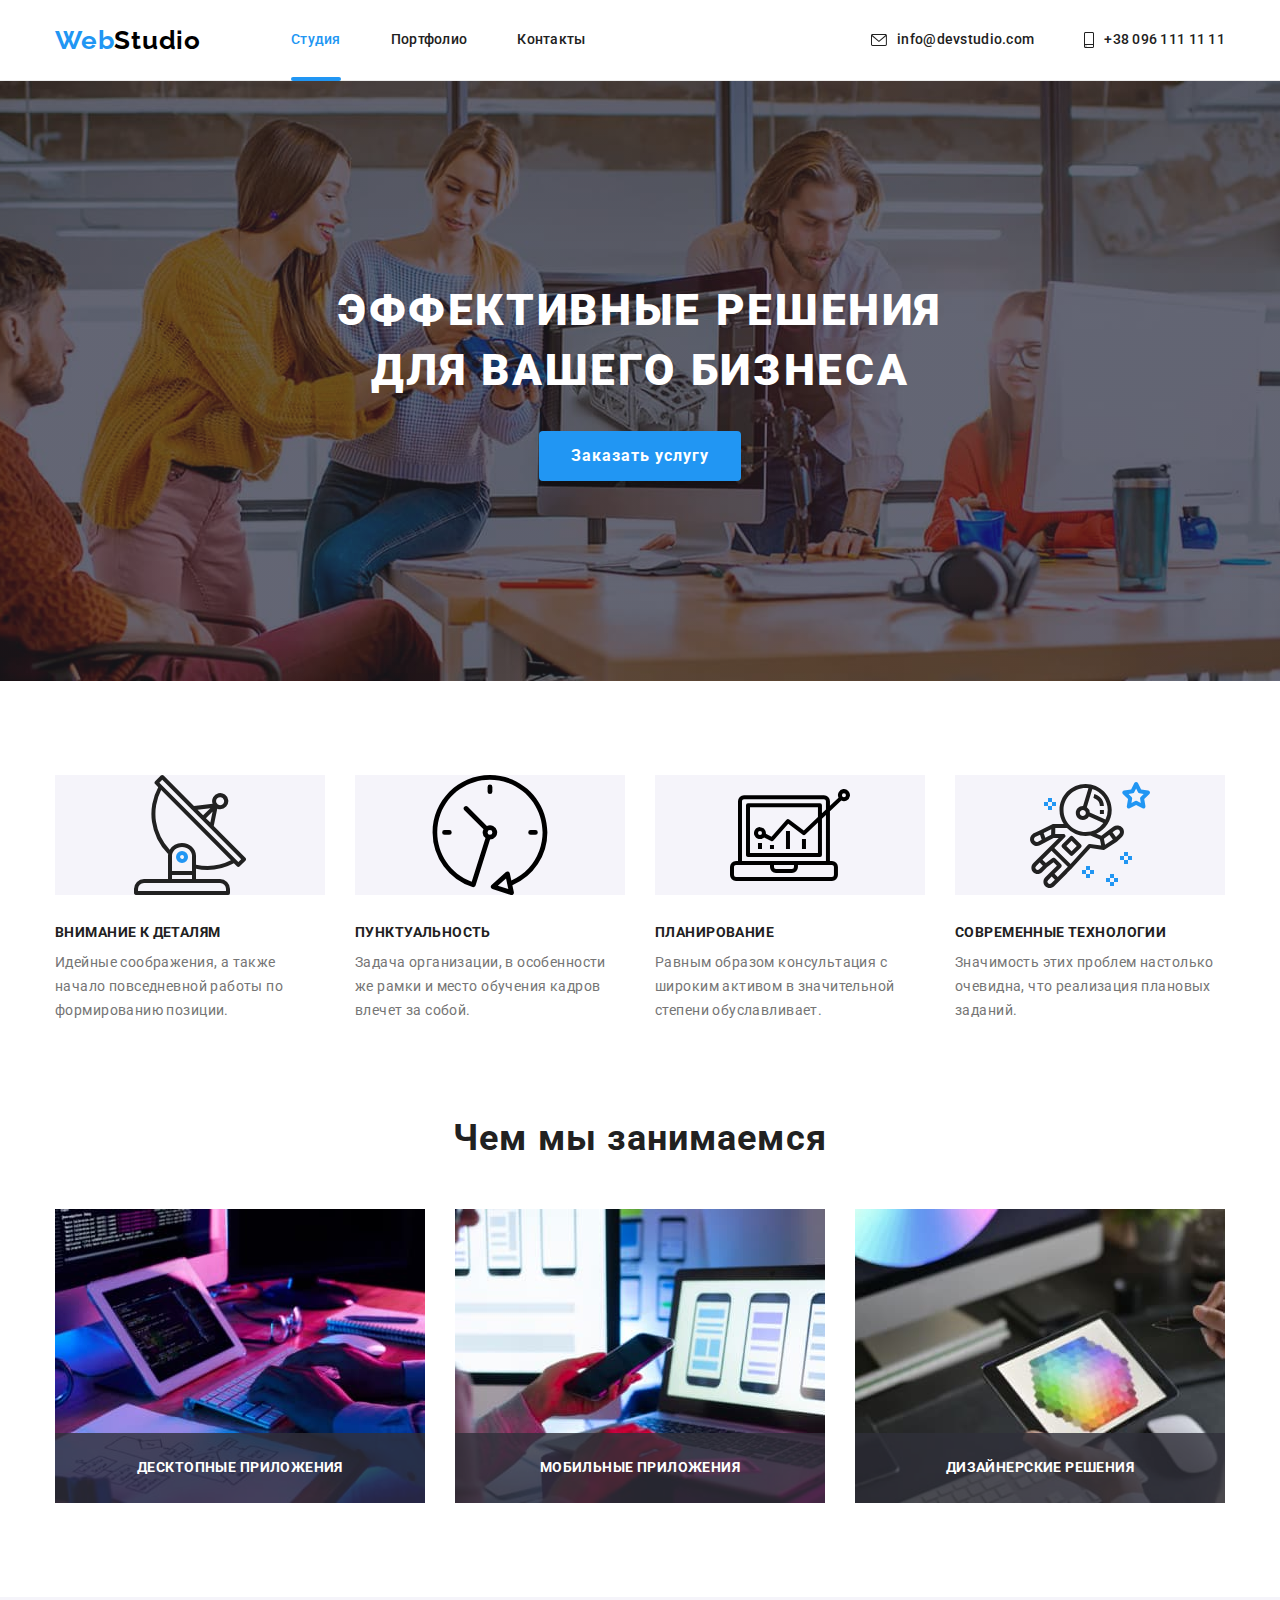
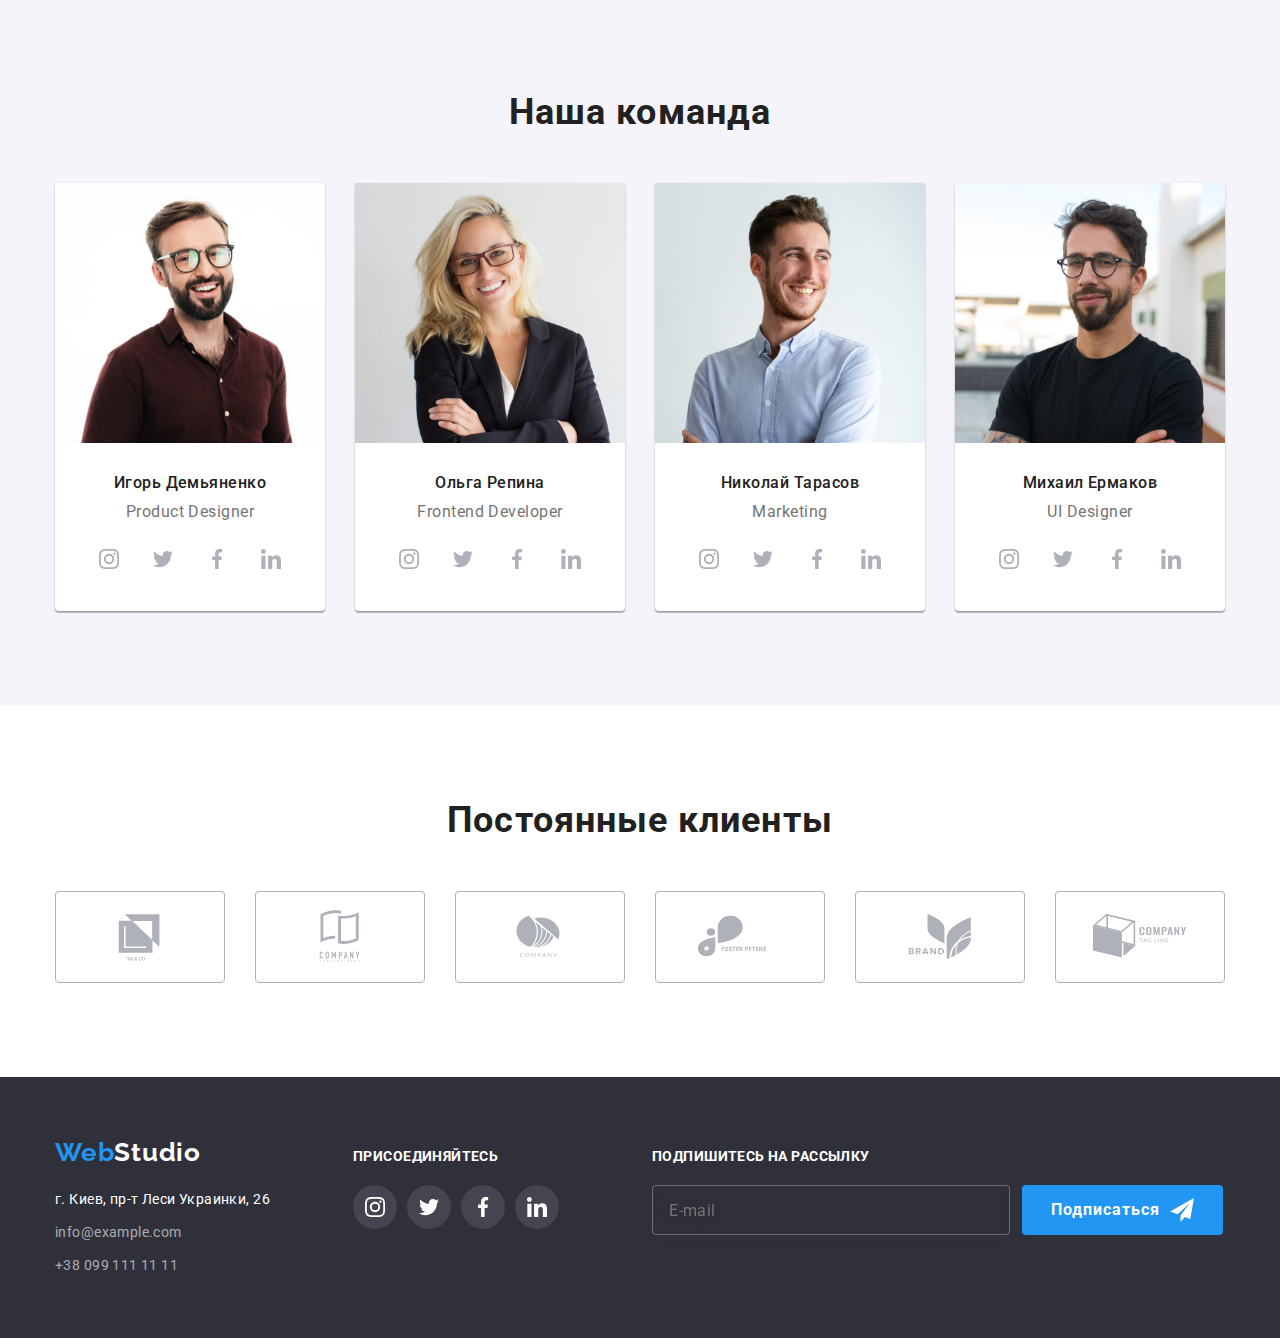
==== commit 3ff8608b: "end hw7" ====
--- a/index.html
+++ b/index.html
@@ -13,31 +13,33 @@
         rel="stylesheet">
     <link rel="stylesheet"
         href="https://cdnjs.cloudflare.com/ajax/libs/modern-normalize/1.1.0/modern-normalize.min.css">
-    <link rel="stylesheet" href="./css/style.css">
+    <link rel="stylesheet" href="./css/main.min.css">
 </head>
 
 <body>
     <header class="header">
-        <div class="container">
-            <a class="logo-header-first link" lang="en" href="">Web<span class="logo-header-second">Studio</span></a>
-            <nav class="header-nav">
-                <ul class="header-list list">
-                    <li class="header-item"><a class="header-link link current" href="">Студия</a></li>
-                    <li class="header-item"><a class="header-link link" href="./portfolio.html">Портфолио</a></li>
-                    <li class="header-item"><a class="header-link link" href="">Контакты</a></li>
+        <div class="container header__container">
+            <a class="logo logo--headerFirst link" lang="en" href="">Web<span
+                    class="logo logo--headerSecond">Studio</span></a>
+            <nav class="nav">
+                <ul class="list nav__list">
+                    <li class="nav__item"><a class="nav__link nav__link--current link" href="">Студия</a></li>
+                    <li class="nav__item"><a class="nav__link link" href="./portfolio.html">Портфолио</a>
+                    </li>
+                    <li class="nav__item"><a class="nav__link link" href="">Контакты</a></li>
                 </ul>
             </nav>
-            <ul class="header-list list">
-                <li class="header-item">
-                    <a class="header-link contacts link" href="mailto:info@devstudio.com">
-                        <svg class="header-icons" width="16px" height="12px">
+            <ul class="list contacts">
+                <li class="contacts__item">
+                    <a class="link contacts__link" href="mailto:info@devstudio.com">
+                        <svg class="contacts__icon" width="16px" height="12px">
                             <use href="./images/icons.svg#icon-envelope"></use>
                         </svg>info@devstudio.com
                     </a>
                 </li>
-                <li class="header-item">
-                    <a class="header-link contacts link" href="tel:+380961111111">
-                        <svg class="header-icons" width="10px" height="16px">
+                <li class="contacts__item">
+                    <a class="link contacts__link" href="tel:+380961111111">
+                        <svg class="contacts__icon" width="10px" height="16px">
                             <use href="./images/icons.svg#icon-smartphone"></use>
                         </svg>+38 096 111 11 11
                     </a>
@@ -49,54 +51,55 @@
         <!-- шапка-->
         <section class="hero">
             <div class="container">
-                <h1 class="hero-title">Эффективные решения для вашего бизнеса</h1>
-                <button class="hero-btn" type="button" data-modal-open>Заказать услугу</button>
+                <h1 class="hero__title">Эффективные решения для вашего бизнеса</h1>
+                <button class="hero__btn" type="button" data-modal-open>Заказать услугу</button>
             </div>
         </section>
         <!-- преимущества-->
         <section class="benefits section">
             <div class="container">
                 <h2 class="visually-hidden">Наши преимущества</h2>
-                <ul class="benefits-list list">
-                    <li class="benefits-item">
-                        <div class="benefits-wrapper-icons">
-                            <svg class="benefits-icons" width="70px" height="70px">
+                <ul class="benefits__list list">
+                    <li class="benefits__item">
+                        <div class="benefits-wrapper">
+                            <svg class="benefits-wrapper__icons" width="70px" height="70px">
                                 <use href="./images/icons.svg#icon-antenna"></use>
                             </svg>
                         </div>
-                        <h3 class="benefits-title">Внимание к деталям</h3>
-                        <p class="benefits-text">Идейные соображения, а также начало повседневной работы по формированию
+                        <h3 class="benefits__title">Внимание к деталям</h3>
+                        <p class="benefits__text">Идейные соображения, а также начало повседневной работы по
+                            формированию
                             позиции.</p>
                     </li>
-                    <li class="benefits-item">
-                        <div class="benefits-wrapper-icons">
-                            <svg class="benefits-icons" width="70px" height="70px">
+                    <li class="benefits__item">
+                        <div class="benefits-wrapper">
+                            <svg class="benefits-wrapper__icons" width="70px" height="70px">
                                 <use href="./images/icons.svg#icon-clock"></use>
                             </svg>
                         </div>
-                        <h3 class="benefits-title">Пунктуальность</h3>
-                        <p class="benefits-text">Задача организации, в особенности же рамки и место обучения кадров
+                        <h3 class="benefits__title">Пунктуальность</h3>
+                        <p class="benefits__text">Задача организации, в особенности же рамки и место обучения кадров
                             влечет
                             за собой.</p>
                     </li>
-                    <li class="benefits-item">
-                        <div class="benefits-wrapper-icons">
-                            <svg class="benefits-icons" width="70px" height="70px">
+                    <li class="benefits__item">
+                        <div class="benefits-wrapper">
+                            <svg class="benefits-wrapper__icons" width="70px" height="70px">
                                 <use href="./images/icons.svg#icon-diagram"></use>
                             </svg>
                         </div>
-                        <h3 class="benefits-title">Планирование</h3>
-                        <p class="benefits-text">Равным образом консультация с широким активом в значительной степени
+                        <h3 class="benefits__title">Планирование</h3>
+                        <p class="benefits__text">Равным образом консультация с широким активом в значительной степени
                             обуславливает.</p>
                     </li>
-                    <li class="benefits-item">
-                        <div class="benefits-wrapper-icons">
-                            <svg class="benefits-icons" width="70px" height="70px">
+                    <li class="benefits__item">
+                        <div class="benefits-wrapper">
+                            <svg class="benefits-wrapper__icons" width="70px" height="70px">
                                 <use href="./images/icons.svg#icon-astronaut"></use>
                             </svg>
                         </div>
-                        <h3 class="benefits-title">Современные технологии</h3>
-                        <p class="benefits-text">Значимость этих проблем настолько очевидна, что реализация плановых
+                        <h3 class="benefits__title">Современные технологии</h3>
+                        <p class="benefits__text">Значимость этих проблем настолько очевидна, что реализация плановых
                             заданий.</p>
 
                     </li>
@@ -106,22 +109,22 @@
         <!-- чем мы занимаемся-->
         <section class="about section">
             <div class="container">
-                <h2 class="about-title">Чем мы занимаемся</h2>
-                <ul class="about-list list">
-                    <li class="about-item">
+                <h2 class="about__title">Чем мы занимаемся</h2>
+                <ul class="about__list list">
+                    <li class="about__item">
                         <img class="about-img" src="./images/what-are-we-doing-img1.jpg" alt="Печатает на клавиатуре"
                             width="370" height="294">
-                        <p class="about-text">Десктопные приложения</p>
-                    </li>
-                    <li class="about-item">
+                        <p class="about__text">Десктопные приложения</p>
+                    </li>
+                    <li class="about__item">
                         <img class="about-img" src="./images/what-are-we-doing-img2.jpg" alt="Печатает на клавиатуре"
                             width="370" height="294">
-                        <p class="about-text">Мобильные приложения</p>
-                    </li>
-                    <li class="about-item">
+                        <p class="about__text">Мобильные приложения</p>
+                    </li>
+                    <li class="about__item">
                         <img class="about-img" src="./images/what-are-we-doing-img3.jpg" alt="Печатает на клавиатуре"
                             width="370" height="294">
-                        <p class="about-text">Дизайнерские решения</p>
+                        <p class="about__text">Дизайнерские решения</p>
 
                     </li>
 
@@ -131,42 +134,42 @@
         <!-- наша команда-->
         <section class="team section">
             <div class="container">
-                <h2 class="team-title">Наша команда</h2>
-                <ul class="team-list list">
-                    <li class="team-item">
+                <h2 class="team__title">Наша команда</h2>
+                <ul class="team__list list">
+                    <li class="team__item">
                         <img class="team-img" src="./images/teams-img1.jpg" alt="Фото Игоря Демьяненко" width="270"
                             height="260">
-                        <div class="team-wrapper">
-                            <h3 class="team-after-title">Игорь Демьяненко</h3>
-                            <p class="team-text" lang="en">Product Designer</p>
-                            <ul class="team-soc-list list">
-                                <li class="team-soc-items">
-                                    <a class="team-soc-links link" href="https://www.instagram.com" target="_blank">
-                                        <svg class="team-soc-icons" width="20px" height="20px">
+                        <div class="wrapper">
+                            <h3 class="wrapper__title">Игорь Демьяненко</h3>
+                            <p class="wrapper__text" lang="en">Product Designer</p>
+                            <ul class="wrapper__list list">
+                                <li class="wrapper__items">
+                                    <a class="wrapper__links link" href="https://www.instagram.com" target="_blank">
+                                        <svg class="wrapper__icons" width="20px" height="20px">
                                             <use href="./images/icons.svg#icon-instagram">
                                             </use>
                                         </svg>
                                     </a>
                                 </li>
-                                <li class="team-soc-items">
-                                    <a class="team-soc-links link" href="https://twitter.com" target="_blank">
-                                        <svg class="team-soc-icons" width="20px" height="20px">
+                                <li class="wrapper__items">
+                                    <a class="wrapper__links link" href="https://twitter.com" target="_blank">
+                                        <svg class="wrapper__icons" width="20px" height="20px">
                                             <use href="./images/icons.svg#icon-twitter">
                                             </use>
                                         </svg>
                                     </a>
                                 </li>
-                                <li class="team-soc-items">
-                                    <a class="team-soc-links link" href="https://facebook.com" target="_blank">
-                                        <svg class="team-soc-icons" width="20px" height="20px">
+                                <li class="wrapper__items">
+                                    <a class="wrapper__links link" href="https://facebook.com" target="_blank">
+                                        <svg class="wrapper__icons" width="20px" height="20px">
                                             <use href="./images/icons.svg#icon-facebook">
                                             </use>
                                         </svg>
                                     </a>
                                 </li>
-                                <li class="team-soc-items">
-                                    <a class="team-soc-links link" href="https://linkedin.com" target="_blank">
-                                        <svg class="team-soc-icons" width="20px" height="20px">
+                                <li class="wrapper__items">
+                                    <a class="wrapper__links link" href="https://linkedin.com" target="_blank">
+                                        <svg class="wrapper__icons" width="20px" height="20px">
                                             <use href="./images/icons.svg#icon-linkedin">
                                             </use>
                                         </svg>
@@ -174,40 +177,40 @@
                                 </li>
                             </ul>
                     </li>
-                    <li class="team-item">
+                    <li class="team__item">
                         <img class="team-img" src="./images/teams-img2.jpg" alt="Ольги Репиной" width="270"
                             height="260">
-                        <div class="team-wrapper">
-                            <h3 class="team-after-title">Ольга Репина</h3>
-                            <p class="team-text" lang="en">Frontend Developer</p>
-                            <ul class="team-soc-list list">
-                                <li class="team-soc-items">
-                                    <a class="team-soc-links link" href="https://www.instagram.com" target="_blank">
-                                        <svg class="team-soc-icons" width="20px" height="20px">
+                        <div class="wrapper">
+                            <h3 class="wrapper__title">Ольга Репина</h3>
+                            <p class="wrapper__text" lang="en">Frontend Developer</p>
+                            <ul class="wrapper__list list">
+                                <li class="wrapper__items">
+                                    <a class="wrapper__links link" href="https://www.instagram.com" target="_blank">
+                                        <svg class="wrapper__icons" width="20px" height="20px">
                                             <use href="./images/icons.svg#icon-instagram">
                                             </use>
                                         </svg>
                                     </a>
                                 </li>
-                                <li class="team-soc-items">
-                                    <a class="team-soc-links link" href="https://twitter.com" target="_blank">
-                                        <svg class="team-soc-icons" width="20px" height="20px">
+                                <li class="wrapper__items">
+                                    <a class="wrapper__links link" href="https://twitter.com" target="_blank">
+                                        <svg class="wrapper__icons" width="20px" height="20px">
                                             <use href="./images/icons.svg#icon-twitter">
                                             </use>
                                         </svg>
                                     </a>
                                 </li>
-                                <li class="team-soc-items">
-                                    <a class="team-soc-links link" href="https://facebook.com" target="_blank">
-                                        <svg class="team-soc-icons" width="20px" height="20px">
+                                <li class="wrapper__items">
+                                    <a class="wrapper__links link" href="https://facebook.com" target="_blank">
+                                        <svg class="wrapper__icons" width="20px" height="20px">
                                             <use href="./images/icons.svg#icon-facebook">
                                             </use>
                                         </svg>
                                     </a>
                                 </li>
-                                <li class="team-soc-items">
-                                    <a class="team-soc-links link" href="https://linkedin.com" target="_blank">
-                                        <svg class="team-soc-icons" width="20px" height="20px">
+                                <li class="wrapper__items">
+                                    <a class="wrapper__links link" href="https://linkedin.com" target="_blank">
+                                        <svg class="wrapper__icons" width="20px" height="20px">
                                             <use href="./images/icons.svg#icon-linkedin">
                                             </use>
                                         </svg>
@@ -217,40 +220,40 @@
                         </div>
 
                     </li>
-                    <li class="team-item">
+                    <li class="team__item">
                         <img class="team-img" src="./images/teams-img3.jpg" alt="Фото Николайя Тарасова" width="270"
                             height="260">
-                        <div class="team-wrapper">
-                            <h3 class="team-after-title">Николай Тарасов</h3>
-                            <p class="team-text" lang="en">Marketing</p>
-                            <ul class="team-soc-list list">
-                                <li class="team-soc-items">
-                                    <a class="team-soc-links link" href="https://www.instagram.com" target="_blank">
-                                        <svg class="team-soc-icons" width="20px" height="20px">
+                        <div class="wrapper">
+                            <h3 class="wrapper__title">Николай Тарасов</h3>
+                            <p class="wrapper__text" lang="en">Marketing</p>
+                            <ul class="wrapper__list list">
+                                <li class="wrapper__items">
+                                    <a class="wrapper__links link" href="https://www.instagram.com" target="_blank">
+                                        <svg class="wrapper__icons" width="20px" height="20px">
                                             <use href="./images/icons.svg#icon-instagram">
                                             </use>
                                         </svg>
                                     </a>
                                 </li>
-                                <li class="team-soc-items">
-                                    <a class="team-soc-links link" href="https://twitter.com" target="_blank">
-                                        <svg class="team-soc-icons" width="20px" height="20px">
+                                <li class="wrapper__items">
+                                    <a class="wrapper__links link" href="https://twitter.com" target="_blank">
+                                        <svg class="wrapper__icons" width="20px" height="20px">
                                             <use href="./images/icons.svg#icon-twitter">
                                             </use>
                                         </svg>
                                     </a>
                                 </li>
-                                <li class="team-soc-items">
-                                    <a class="team-soc-links link" href="https://facebook.com" target="_blank">
-                                        <svg class="team-soc-icons" width="20px" height="20px">
+                                <li class="wrapper__items">
+                                    <a class="wrapper__links link" href="https://facebook.com" target="_blank">
+                                        <svg class="wrapper__icons" width="20px" height="20px">
                                             <use href="./images/icons.svg#icon-facebook">
                                             </use>
                                         </svg>
                                     </a>
                                 </li>
-                                <li class="team-soc-items">
-                                    <a class="team-soc-links" href="https://linkedin.com" target="_blank">
-                                        <svg class="team-soc-icons" width="20px" height="20px">
+                                <li class="wrapper__items">
+                                    <a class="wrapper__links" href="https://linkedin.com" target="_blank">
+                                        <svg class="wrapper__icons" width="20px" height="20px">
                                             <use href="./images/icons.svg#icon-linkedin">
                                             </use>
                                         </svg>
@@ -259,40 +262,40 @@
                             </ul>
                         </div>
                     </li>
-                    <li class="team-item">
+                    <li class="team__item">
                         <img class="team-img" src="./images/teams-img4.jpg" alt="Фото Михаила Ермакова" width="270"
                             height="260">
-                        <div class="team-wrapper">
-                            <h3 class="team-after-title">Михаил Ермаков</h3>
-                            <p class="team-text" lang="en">UI Designer</p>
-                            <ul class="team-soc-list list">
-                                <li class="team-soc-items">
-                                    <a class="team-soc-links link" href="https://www.instagram.com" target="_blank">
-                                        <svg class="team-soc-icons" width="20px" height="20px">
+                        <div class="wrapper">
+                            <h3 class="wrapper__title">Михаил Ермаков</h3>
+                            <p class="wrapper__text" lang="en">UI Designer</p>
+                            <ul class="wrapper__list list">
+                                <li class="wrapper__items">
+                                    <a class="wrapper__links link" href="https://www.instagram.com" target="_blank">
+                                        <svg class="wrapper__icons" width="20px" height="20px">
                                             <use href="./images/icons.svg#icon-instagram">
                                             </use>
                                         </svg>
                                     </a>
                                 </li>
-                                <li class="team-soc-items">
-                                    <a class="team-soc-links link" href="https://twitter.com" target="_blank">
-                                        <svg class="team-soc-icons" width="20px" height="20px">
+                                <li class="wrapper__items">
+                                    <a class="wrapper__links link" href="https://twitter.com" target="_blank">
+                                        <svg class="wrapper__icons" width="20px" height="20px">
                                             <use href="./images/icons.svg#icon-twitter">
                                             </use>
                                         </svg>
                                     </a>
                                 </li>
-                                <li class="team-soc-items">
-                                    <a class="team-soc-links link" href="https://facebook.com" target="_blank">
-                                        <svg class="team-soc-icons" width="20px" height="20px">
+                                <li class="wrapper__items">
+                                    <a class="wrapper__links link" href="https://facebook.com" target="_blank">
+                                        <svg class="wrapper__icons" width="20px" height="20px">
                                             <use href="./images/icons.svg#icon-facebook">
                                             </use>
                                         </svg>
                                     </a>
                                 </li>
-                                <li class="team-soc-items">
-                                    <a class="team-soc-links link" href="https://linkedin.com" target="_blank">
-                                        <svg class="team-soc-icons" width="20px" height="20px">
+                                <li class="wrapper__items">
+                                    <a class="wrapper__links link" href="https://linkedin.com" target="_blank">
+                                        <svg class="wrapper__icons" width="20px" height="20px">
                                             <use href="./images/icons.svg#icon-linkedin">
                                             </use>
                                         </svg>
@@ -306,51 +309,51 @@
         </section>
         <section class="clients section">
             <div class="container">
-                <h2 class="clients-title">Постоянные клиенты</h2>
-                <ul class="clients-list list">
-                    <li class="clients-item">
-                        <a class="clients-link link" href="">
-                            <svg class="clients-icons" width="106px" height="60px">
+                <h2 class="clients__title">Постоянные клиенты</h2>
+                <ul class="clients__list list">
+                    <li class="clients__item">
+                        <a class="clients__link link" href="">
+                            <svg class="clients__icons" width="106px" height="60px">
                                 <use href="./images/icons.svg#icon-client1">
                                 </use>
                             </svg>
                         </a>
                     </li>
-                    <li class="clients-item">
-                        <a class="clients-link link" href="">
-                            <svg class="clients-icons" width="106px" height="60px">
+                    <li class="clients__item">
+                        <a class="clients__link link" href="">
+                            <svg class="clients__icons" width="106px" height="60px">
                                 <use href="./images/icons.svg#icon-client2">
                                 </use>
                             </svg>
                         </a>
                     </li>
-                    <li class="clients-item">
-                        <a class="clients-link link" href="">
-                            <svg class="clients-icons" width="106px" height="60px">
+                    <li class="clients__item">
+                        <a class="clients__link link" href="">
+                            <svg class="clients__icons" width="106px" height="60px">
                                 <use href="./images/icons.svg#icon-client3">
                                 </use>
                             </svg>
                         </a>
                     </li>
-                    <li class="clients-item">
-                        <a class="clients-link link" href="">
-                            <svg class="clients-icons" width="106px" height="60px">
+                    <li class="clients__item">
+                        <a class="clients__link link" href="">
+                            <svg class="clients__icons" width="106px" height="60px">
                                 <use href="./images/icons.svg#icon-client4">
                                 </use>
                             </svg>
                         </a>
                     </li>
-                    <li class="clients-item">
-                        <a class="clients-link link" href="">
-                            <svg class="clients-icons" width="106px" height="60px">
+                    <li class="clients__item">
+                        <a class="clients__link link" href="">
+                            <svg class="clients__icons" width="106px" height="60px">
                                 <use href="./images/icons.svg#icon-client5">
                                 </use>
                             </svg>
                         </a>
                     </li>
-                    <li class="clients-item">
-                        <a class="clients-link link" href="">
-                            <svg class="clients-icons" width="106px" height="60px">
+                    <li class="clients__item">
+                        <a class="clients__link link" href="">
+                            <svg class="clients__icons" width="106px" height="60px">
                                 <use href="./images/icons.svg#icon-client6">
                                 </use>
                             </svg>
@@ -362,58 +365,59 @@
     </main>
 
     <footer class="footer">
-        <div class="container footer-container">
-            <div class="footer-wrapper-two">
-                <a class="logo-footer-first link" lang="en" href="">Web<span
-                        class="logo-footer-second">Studio</span></a>
-                <address class="footer-address">
-                    <ul class="footer-list list">
-                        <li class="footer-item"><a class="footer-link-address link"
+        <div class="container footer__container">
+            <div class="footer__wrapper">
+                <a class="logo logo--footerFirst link" lang="en" href="">Web<span
+                        class="logo logo--footerSecond">Studio</span></a>
+                <address class="address">
+                    <ul class="address__list list">
+                        <li class="address__item"><a class="address__link link"
                                 href="https://goo.gl/maps/4ZLDc6fQ6jvqNeno7" target="_blank"
                                 rel="noopener noreferrer">г.
                                 Киев,
                                 пр-т Леси
                                 Украинки, 26</a>
                         </li>
-                        <li class="footer-item"><a class="footer-link link"
+                        <li class="address__item"><a class="address__link--grey link"
                                 href="mailto:info@example.com">info@example.com</a>
                         </li>
-                        <li class="footer-item"><a class="footer-link link" href="tel:+380991111111">+38 099 111 11
+                        <li class="address__item"><a class="address__link--grey link" href="tel:+380991111111">+38 099
+                                111 11
                                 11</a>
                         </li>
                     </ul>
                 </address>
             </div>
-            <div class="footer-wrapper-two">
-                <h2 class="footer-soc-title">присоединяйтесь</h2>
-                <ul class="footer-soc-list list">
-                    <li class="footer-soc-items">
-                        <a class="footer-soc-links link" href="https://www.instagram.com" target="_blank">
-                            <svg class="footer-soc-icons" width="20px" height="20px">
+            <div class="footer__wrapper">
+                <h2 class="footer__soc-title">присоединяйтесь</h2>
+                <ul class="footer__soc-list list">
+                    <li class="footer__soc-items">
+                        <a class="footer__soc-links link" href="https://www.instagram.com" target="_blank">
+                            <svg class="footer__soc-icons" width="20px" height="20px">
                                 <use href="./images/icons.svg#icon-instagram">
                                 </use>
                             </svg>
                         </a>
                     </li>
-                    <li class="footer-soc-items">
-                        <a class="footer-soc-links link" href="https://twitter.com" target="_blank">
-                            <svg class="footer-soc-icons" width="20px" height="20px">
+                    <li class="footer__soc-items">
+                        <a class="footer__soc-links link" href="https://twitter.com" target="_blank">
+                            <svg class="footer__soc-icons" width="20px" height="20px">
                                 <use href="./images/icons.svg#icon-twitter">
                                 </use>
                             </svg>
                         </a>
                     </li>
-                    <li class="footer-soc-items">
-                        <a class="footer-soc-links link" href="https://facebook.com" target="_blank">
-                            <svg class="footer-soc-icons" width="20px" height="20px">
+                    <li class="footer__soc-items">
+                        <a class="footer__soc-links link" href="https://facebook.com" target="_blank">
+                            <svg class="footer__soc-icons" width="20px" height="20px">
                                 <use href="./images/icons.svg#icon-facebook">
                                 </use>
                             </svg>
                         </a>
                     </li>
-                    <li class="footer-soc-items">
-                        <a class="footer-soc-links link" href="https://linkedin.com" target="_blank">
-                            <svg class="footer-soc-icons" width="20px" height="20px">
+                    <li class="footer__soc-items">
+                        <a class="footer__soc-links link" href="https://linkedin.com" target="_blank">
+                            <svg class="footer__soc-icons" width="20px" height="20px">
                                 <use href="./images/icons.svg#icon-linkedin">
                                 </use>
                             </svg>
@@ -424,14 +428,15 @@
 
 
             <form class="footer-form">
-                <div class="footer-form-wrapper">
-                    <label class="footer-label" for="email-footer">
+                <div class="footer-form__wrapper">
+                    <label class="footer-form__label" for="email-footer">
                         Подпишитесь на рассылку
                     </label>
-                    <input type="email" name="mailing-list" class="footer-input" placeholder="E-mail" id="email-footer">
+                    <input type="email" name="mailing-list" class="footer-form__input" placeholder="E-mail"
+                        id="email-footer">
                 </div>
-                <button class="footer-btn" type="submit">Подписаться
-                    <svg class="footer-btn-icon">
+                <button class="footer-form-btn" type="submit">Подписаться
+                    <svg class="footer-form-btn__icon">
                         <use href="./images/icons.svg#icon-icon-send">
                         </use>
                     </svg>
@@ -442,61 +447,62 @@
 
     <div class="backdrop is-hidden" data-modal>
         <div class="modal">
-            <button type="button" class="modal-close" data-modal-close>
-                <svg class="modal-svg-close" width="11px" height="11px">
+            <button type="button" class="modal__close" data-modal-close>
+                <svg class="modal__svg-close" width="11px" height="11px">
                     <use href="./images/icons.svg#icon-Vector"></use>
                 </svg>
             </button>
 
             <form class="modal-form">
-                <p class="modal-title">Оставьте свои данные, мы вам перезвоним</p>
+                <p class="modal-form__title">Оставьте свои данные, мы вам перезвоним</p>
                 <div class="modal-field">
-                    <label for="modal-name" class="modal-label"> Имя</label>
-                    <div class="modal-input-wrap">
-                        <input type="text" name="modal-name" id="modal-name" class="modal-input">
-                        <svg class="modal-svg-icon" width="18px" height="18px">
+                    <label for="modal-name" class="modal-form__label"> Имя</label>
+                    <div class="modal-form__wrap">
+                        <input type="text" name="modal-name" id="modal-name" class="modal-form__input">
+                        <svg class="modal-form__svg" width="18px" height="18px">
                             <use href="./images/icons.svg#icon-person"></use>
                         </svg>
                     </div>
                 </div>
 
                 <div class="modal-field">
-                    <label for="modal-tel" class="modal-label"> Телефон</label>
-                    <div class="modal-input-wrap">
-                        <input type="tel" name="modal-tel" id="modal-tel" class="modal-input">
-                        <svg class="modal-svg-icon" width="18px" height="18px">
+                    <label for="modal-tel" class="modal-form__label"> Телефон</label>
+                    <div class="modal-form__wrap">
+                        <input type="tel" name="modal-tel" id="modal-tel" class="modal-form__input">
+                        <svg class="modal-form__svg" width="18px" height="18px">
                             <use href="./images/icons.svg#icon-phone"></use>
                         </svg>
                     </div>
                 </div>
 
                 <div class="modal-field">
-                    <label for="modal-email" class="modal-label"> Почта</label>
-                    <div class="modal-input-wrap">
-                        <input type="email" name="modal-email" id="modal-email" class="modal-input">
-                        <svg class="modal-svg-icon" width="18px" height="18px">
+                    <label for="modal-email" class="modal-form__label"> Почта</label>
+                    <div class="modal-form__wrap">
+                        <input type="email" name="modal-email" id="modal-email" class="modal-form__input">
+                        <svg class="modal-form__svg" width="18px" height="18px">
                             <use href="./images/icons.svg#icon-email"></use>
                         </svg>
                     </div>
                 </div>
 
                 <div class="modal-field">
-                    <label for="modal-comment" class="modal-label"> Комментарий</label>
+                    <label for="modal-comment" class="modal-form__label"> Комментарий</label>
                     <textarea name="Комментарий" id="modal-comment" placeholder="Введите текст"
-                        class="modal-comment"></textarea>
+                        class="modal-form__comment"></textarea>
                 </div>
                 <div class="modal-check">
-                    <label for="privacy-check" class="modal-label-check">
+                    <label for="privacy-check" class="modal-check__label">
 
                         <input type="checkbox" name="privacy-check" id="privacy-check"
-                            class="modal-input-check visually-hidden">
-                        <svg class="modal-svg-check" width="16px" height="15px">
+                            class="modal-check__input visually-hidden">
+                        <svg class="modal-check__svg" width="16px" height="15px">
                             <use href="./images/icons.svg#icon-check-area"></use>
                         </svg>
-                        Соглашаюсь с рассылкой и принимаю <a href="" class="modal-agreement"> Условия договора</a>
+                        Соглашаюсь с рассылкой и принимаю <a href="" class="modal-check__agreement"> Условия
+                            договора</a>
                     </label>
                 </div>
-                <button type="submit" class="modal-btn-submit">Отправить</button>
+                <button type="submit" class="modal-check__btn">Отправить</button>
             </form>
         </div>
     </div>
--- a/css/main.min.css
+++ b/css/main.min.css
@@ -0,0 +1 @@
+:root{--title-color: #FFFFFF;--title-color-second: #212121;--paragraph-color: #757575;--accent-color: #2196F3;--gap-between-section: 94px;--gap-in-section: 30px}body{font-family:"Roboto",sans-serif;background-color:#fff}.section{padding:94px 0}.link{text-decoration:none}.list{list-style:none;margin:0;padding:0}h1,h2,h3,h4,h5,h6,p{margin:0}img{display:block;width:100%;height:auto}.visually-hidden{position:absolute;white-space:nowrap;width:1px;height:1px;overflow:hidden;border:0;padding:0;clip:rect(0 0 0 0);clip-path:inset(50%);margin:-1px}.container{width:1200px;padding-left:15px;padding-right:15px;margin:0 auto}.logo{font-family:"Raleway",sans-serif;font-weight:700;font-size:26px;line-height:1.19;letter-spacing:.03em;color:var(--accent-color)}.logo--headerFirst{margin-right:90px}.logo--headerSecond{color:#000}.logo--footerFirst{display:block;margin-bottom:20px}.logo--footerSecond{color:var(--title-color)}.header{border-bottom:1px solid #ececec}.header__container{display:flex;align-items:center}.nav__list{display:flex;align-items:center;justify-content:center;font-weight:500;font-size:14px;line-height:1.14;letter-spacing:.02em;color:var(--title-color-second);transition:color 250ms cubic-bezier(0.4, 0, 0.2, 1)}.nav__item:not(:last-child){margin-right:50px}.nav__link{display:block;font-weight:500;font-size:14px;line-height:1.14;letter-spacing:.02em;color:var(--title-color-second);padding-top:32px;padding-bottom:32px;transition:color 250ms cubic-bezier(0.4, 0, 0.2, 1)}.nav__link:focus,.nav__link:hover{color:var(--accent-color)}.nav__link--current{position:relative;color:var(--accent-color)}.nav__link--current::after{position:absolute;bottom:-1px;left:0;display:block;content:"";width:100%;height:4px;background-color:var(--accent-color);border-radius:2px;transition:color 250ms cubic-bezier(0.4, 0, 0.2, 1)}.contacts{display:flex;align-items:center;justify-content:center;margin-left:auto}.contacts__item:not(:last-child){margin-right:50px}.contacts__link{display:flex;align-items:center;font-weight:500;font-size:14px;line-height:1.14;letter-spacing:.02em;color:var(--title-color-second);padding-top:32px;padding-bottom:32px;transition:color 250ms cubic-bezier(0.4, 0, 0.2, 1)}.contacts__link:focus,.contacts__link:hover{color:var(--accent-color)}.contacts__icon{fill:currentColor;margin-right:10px;transition:color 250ms cubic-bezier(0.4, 0, 0.2, 1)}.hero{padding:200px 0;max-width:1600px;margin-left:auto;margin-right:auto;background-color:#2f303a;background-image:linear-gradient(to right, rgba(47, 48, 58, 0.4), rgba(47, 48, 58, 0.4)),url("../images/hero-img.jpg");background-repeat:no-repeat;background-position:center;background-size:cover}.hero__title{font-weight:900;font-size:44px;line-height:1.36;text-align:center;letter-spacing:.06em;text-transform:uppercase;color:var(--title-color);width:696px;margin:var(--gap-in-section);margin:0 auto;margin-bottom:var(--gap-in-section)}.hero__btn{display:block;font-family:inherit;font-weight:700;font-size:16px;line-height:1.88;text-align:center;letter-spacing:.06em;color:#fff;background:var(--accent-color);box-shadow:0px 4px 4px rgba(0,0,0,.15);border-radius:4px;cursor:pointer;padding:10px 32px;border:rgba(0,0,0,0);margin:0 auto;transition:background-color 250ms cubic-bezier(0.4, 0, 0.2, 1)}.hero__btn:hover,.hero__btn:focus{background-color:#188ce8}.benefits__list{display:flex}.benefits__item{width:calc((100% - 60px)/3)}.benefits__item:not(:first-child){margin-left:var(--gap-in-section)}.benefits__title{font-weight:700;font-size:14px;line-height:1.14;letter-spacing:.03em;text-transform:uppercase;color:var(--title-color-second);margin-bottom:10px}.benefits__text{font-size:14px;line-height:1.71;letter-spacing:.03em;color:var(--paragraph-color)}.benefits-wrapper{display:flex}.benefits-wrapper__icons{display:flex;background-color:#f5f4fa;width:270px;height:120px;align-items:center;justify-content:center;margin-bottom:var(--gap-in-section)}.about{padding-top:0px}.about__title{font-weight:700;font-size:36px;line-height:1.17;text-align:center;letter-spacing:.03em;color:var(--title-color-second);margin-bottom:50px}.about__list{display:flex}.about__text{position:absolute;bottom:0;left:0;width:100%;display:flex;justify-content:center;align-items:center;height:70px;font-weight:700;font-size:14px;line-height:1.14;letter-spacing:.03em;text-transform:uppercase;color:#fff;background-color:rgba(47,48,58,.8);transition:transform 250ms cubic-bezier(0.4, 0, 0.2, 1)}.about__item{position:relative;width:calc((100% - 60px)/3);overflow:hidden}.about__item:not(:first-child){margin-left:var(--gap-in-section)}.team{background-color:#f5f4fa}.team__title{font-weight:700;font-size:36px;line-height:1.17;text-align:center;letter-spacing:.03em;color:var(--title-color-second);margin-bottom:50px}.team__list{display:flex}.team__item{width:calc((100% - 90px)/4);background-color:#fff;box-shadow:0px 1px 3px rgba(0,0,0,.12),0px 1px 1px rgba(0,0,0,.14),0px 2px 1px rgba(0,0,0,.2);border-radius:0px 0px 4px 4px}.team__item:not(:first-child){margin-left:var(--gap-in-section)}.wrapper{padding-top:var(--gap-in-section);padding-bottom:var(--gap-in-section)}.wrapper__title{font-weight:500;font-size:16px;line-height:1.19;text-align:center;letter-spacing:.03em;color:var(--title-color-second);margin-bottom:10px}.wrapper__text{font-size:16px;line-height:1.19;text-align:center;letter-spacing:.03em;color:var(--paragraph-color);margin-bottom:16px}.wrapper__list{display:flex;justify-content:center;text-align:center}.wrapper__items:not(:last-child){margin-right:10px}.wrapper__icons{fill:currentColor;transition:color 250ms cubic-bezier(0.4, 0, 0.2, 1)}.wrapper__links{width:44px;height:44px;display:flex;align-items:center;justify-content:center;color:#afb1b8;border-radius:50%;transition:background-color 250ms cubic-bezier(0.4, 0, 0.2, 1),border-radius 250ms cubic-bezier(0.4, 0, 0.2, 1)}.wrapper__links:hover,.wrapper__links:focus{background-color:var(--accent-color);border-radius:50%;color:#fff}.clients__title{font-weight:700;font-size:36px;line-height:1.17;text-align:center;letter-spacing:.03em;color:var(--title-color-second);margin-bottom:50px}.clients__list{display:flex}.clients__item:not(:last-child){margin-right:var(--gap-in-section)}.clients__link{display:flex;align-items:center;justify-content:center;width:170px;height:92px;border:1px solid #afb1b8;border-radius:4px;color:#afb1b8;transition:color 250ms cubic-bezier(0.4, 0, 0.2, 1),border-color 250ms cubic-bezier(0.4, 0, 0.2, 1)}.clients__link:hover,.clients__link:focus{color:var(--accent-color);border-color:var(--accent-color)}.clients__icons{fill:currentColor}.footer{background-color:#2f303a;padding-top:60px;padding-bottom:60px}.footer__container{display:flex;align-items:baseline}.address{font-style:normal}.address__item{font-size:14px;line-height:1.71;letter-spacing:.03em}.address__item:not(:last-child){margin-bottom:9px}.address__link{color:var(--title-color);transition:color 250ms cubic-bezier(0.4, 0, 0.2, 1)}.address__link--grey{color:rgba(255,255,255,.6);transition:color 250ms cubic-bezier(0.4, 0, 0.2, 1)}.address__link:hover,.address__link:focus{color:var(--accent-color)}.address__link--grey{color:rgba(255,255,255,.6);transition:color 250ms cubic-bezier(0.4, 0, 0.2, 1)}.address__link--grey:hover,.address__link--grey:focus{color:var(--accent-color)}.footer__soc-title{font-weight:700;font-size:14px;line-height:1.14;letter-spacing:.03em;text-transform:uppercase;color:#fff;margin-bottom:20px}.footer__wrapper+.footer__wrapper{margin-left:83px}.footer__soc-list{display:flex}.footer__soc-items:not(:last-child){margin-right:10px}.footer__soc-links{display:flex;align-items:center;justify-content:center;width:44px;height:44px;border-radius:50%;background-color:rgba(255,255,255,.1);color:#fff;transition:background-color 250ms cubic-bezier(0.4, 0, 0.2, 1)}.footer__soc-links:hover,.footer__soc-links:focus{background-color:var(--accent-color)}.footer__soc-icons{fill:currentColor}.footer-form{display:flex;align-items:flex-end;margin-left:93px}.footer-form__wrapper{width:358px}.footer-form__label{font-weight:700;font-size:14px;line-height:1.14;letter-spacing:.03em;text-transform:uppercase;color:#fff}.footer-form__input{min-width:358px;height:50px;border:1px solid rgba(255,255,255,.3);filter:drop-shadow(0px 4px 4px rgba(0, 0, 0, 0.15));border-radius:4px;background-color:rgba(0,0,0,0);padding-left:16px;margin-top:20px;font-weight:400;font-size:16px;line-height:1.25;letter-spacing:.03em;color:rgba(255,255,255,.6)}.footer-form-btn{display:flex;align-items:center;justify-content:center;position:relative;font-weight:700;font-size:16px;line-height:1.88;text-align:center;letter-spacing:.06em;color:#fff;background-color:var(--accent-color);border-radius:4px;padding:10px 29px;margin-left:12px;cursor:pointer;border:rgba(0,0,0,0)}.footer-form-btn__icon{width:24px;height:24px;fill:#fff;margin-left:10px}.portfolio-filters{display:flex;justify-content:center;margin-bottom:50px}.porfolio-filters__item:not(:first-child){margin-left:8px}.porfolio-filters__btn{font-family:inherit;font-weight:500;font-size:16px;line-height:1.62;text-align:center;letter-spacing:.03em;cursor:pointer;background-color:#f5f4fa;border-radius:4px;padding:6px 22px;border:rgba(0,0,0,0);color:var(--title-color-second);transition:background-color 250ms cubic-bezier(0.4, 0, 0.2, 1),box-shadow 250ms cubic-bezier(0.4, 0, 0.2, 1),color 250ms cubic-bezier(0.4, 0, 0.2, 1)}.porfolio-filters__btn:focus,.porfolio-filters__btn:hover{background-color:var(--accent-color);box-shadow:0px 3px 1px rgba(0,0,0,.1),0px 1px 2px rgba(0,0,0,.08),0px 2px 2px rgba(0,0,0,.12);color:var(--title-color)}.portfolio-products{display:flex;flex-wrap:wrap}.portfolio-products__title{font-weight:700;font-size:18px;line-height:2;letter-spacing:.06em;color:var(--title-color-second)}.portfolio-products__text{font-weight:400;font-size:16px;line-height:1.88;letter-spacing:.03em;color:var(--paragraph-color)}.portfolio-products__item{width:calc((100% - 60px)/3)}.portfolio-products__item:not(:nth-child(3n+1)){margin-left:var(--gap-in-section)}.portfolio-products__item:not(:nth-last-child(-n+3)){margin-bottom:var(--gap-in-section)}.portfolio-products__link{display:block;transition:border 250ms cubic-bezier(0.4, 0, 0.2, 1),box-sizing 250ms cubic-bezier(0.4, 0, 0.2, 1),box-shadow 250ms cubic-bezier(0.4, 0, 0.2, 1)}.portfolio-products__link:hover,.portfolio-products__link:focus{border:1px solid #eee;box-sizing:border-box;box-shadow:0px 1px 1px rgba(0,0,0,.12),0px 4px 4px rgba(0,0,0,.06),1px 4px 6px rgba(0,0,0,.16)}.portfolio-item-wrapper{padding:20px 24px 20px 24px;border-right:1px solid #eee;border-bottom:1px solid #eee;border-left:1px solid #eee}.portfolio-img-wrapper{position:relative;overflow:hidden}.portfolio-products__text-hover{position:absolute;top:0;left:0;width:100%;height:100%;font-weight:400;font-size:18px;line-height:1.56;letter-spacing:.03em;color:#fff;background-color:rgba(33,150,243,.9);padding:63px 24px;transform:translateY(101%);transition:transform 250ms cubic-bezier(0.4, 0, 0.2, 1)}.portfolio-products__link:hover .portfolio-products__text-hover,.portfolio-products__link:focus .portfolio-products__text-hover{transform:translateY(0)}.backdrop{position:fixed;top:0;left:0;width:100%;height:100%;background-color:rgba(0,0,0,.2);transition:opacity 250ms cubic-bezier(0.4, 0, 0.2, 1),visibility 250ms cubic-bezier(0.4, 0, 0.2, 1)}.backdrop.is-hidden .modal{transform:translate(-50%, -50%) scale(1.5)}.modal{position:absolute;top:50%;left:50%;transform:translate(-50%, -50%) scale(1);width:528px;min-height:581px;background-color:#fff;box-shadow:0px 1px 3px rgba(0,0,0,.12),0px 1px 1px rgba(0,0,0,.14),0px 2px 1px rgba(0,0,0,.2);border-radius:4px;transition:transform 250ms cubic-bezier(0.4, 0, 0.2, 1)}.modal__close{position:absolute;top:8px;right:8px;display:flex;align-items:center;justify-content:center;height:30px;width:30px;background-color:#fff;border:1px solid rgba(0,0,0,.1);border-radius:50%;cursor:pointer;transition:fill 250ms cubic-bezier(0.4, 0, 0.2, 1);outline:none}.modal__close:hover .modal__svg-close,.modal__close:focus .modal__svg-close{fill:var(--accent-color)}.is-hidden{opacity:0;pointer-events:none;visibility:hidden}.modal-form{padding:40px}.modal-form__title{font-weight:700;font-size:20px;line-height:23px;text-align:center;letter-spacing:.03em;color:#212121;margin-bottom:12px}.modal-field:nth-child(-n+4){margin-bottom:10px}.modal-form__label{display:block;font-weight:400;font-size:12px;line-height:1.17;letter-spacing:.01em;color:#757575}.modal-form__label:not(:last-child){margin-bottom:4px}.modal-form__wrap{position:relative}.modal-form__input{width:100%;height:40px;border:1px solid rgba(33,33,33,.2);border-radius:4px;color:#757575;padding-left:42px;background-color:rgba(0,0,0,0);outline:none}.modal-form__input:hover,.modal-form__input:focus{border:1px solid var(--accent-color)}.modal-input:hover+.modal-svg-icon,.modal-input:focus+.modal-svg-icon{fill:var(--accent-color)}.modal-form__svg{position:absolute;top:50%;left:12px;transform:translateY(-50%)}.modal-form__input:hover+.modal-form__svg,.modal-form__input:focus+.modal-form__svg{fill:var(--accent-color)}.modal-form__comment{display:block;width:100%;min-height:120px;padding:12px 16px;resize:none;font-weight:400;font-size:12px;line-height:1.17;letter-spacing:.01em;color:#757575;border:1px solid rgba(33,33,33,.2);border-radius:4px;outline:none}.modal-form__comment::placeholder{font-weight:400;font-size:12px;line-height:1.17;letter-spacing:.01em;color:rgba(117,117,117,.5)}.modal-form__comment:hover,.modal-form__comment:focus{border-color:var(--accent-color)}.modal-check{display:flex;align-items:center;margin-top:20px;justify-content:center}.modal-check__label{display:flex;align-items:center;font-weight:400;font-size:14px;line-height:1.71;letter-spacing:.03em;color:#757575;transition:fill 250ms cubic-bezier(0.4, 0, 0.2, 1),background-image 250ms cubic-bezier(0.4, 0, 0.2, 1)}.modal-check__svg{margin-right:9px}.modal-check__input:checked+.modal-check__svg{fill:var(--accent-color);background-image:url(../images/check.svg);background-repeat:no-repeat;background-size:contain;background-origin:border-box}.modal-check__agreement{color:var(--accent-color);margin-left:6px}.modal-check__btn{display:block;background-color:var(--accent-color);box-shadow:0px 4px 4px rgba(0,0,0,.15);border-radius:4px;padding:10px 56px;font-weight:700;font-size:16px;line-height:1.88;text-align:center;letter-spacing:.06em;color:#fff;cursor:pointer;margin:0 auto;margin-top:30px;border:rgba(0,0,0,0);transition:background-color 250ms cubic-bezier(0.4, 0, 0.2, 1)}.modal-check__btn:hover,.modal-check__btn:focus{background-color:#188ce8}/*# sourceMappingURL=main.min.css.map */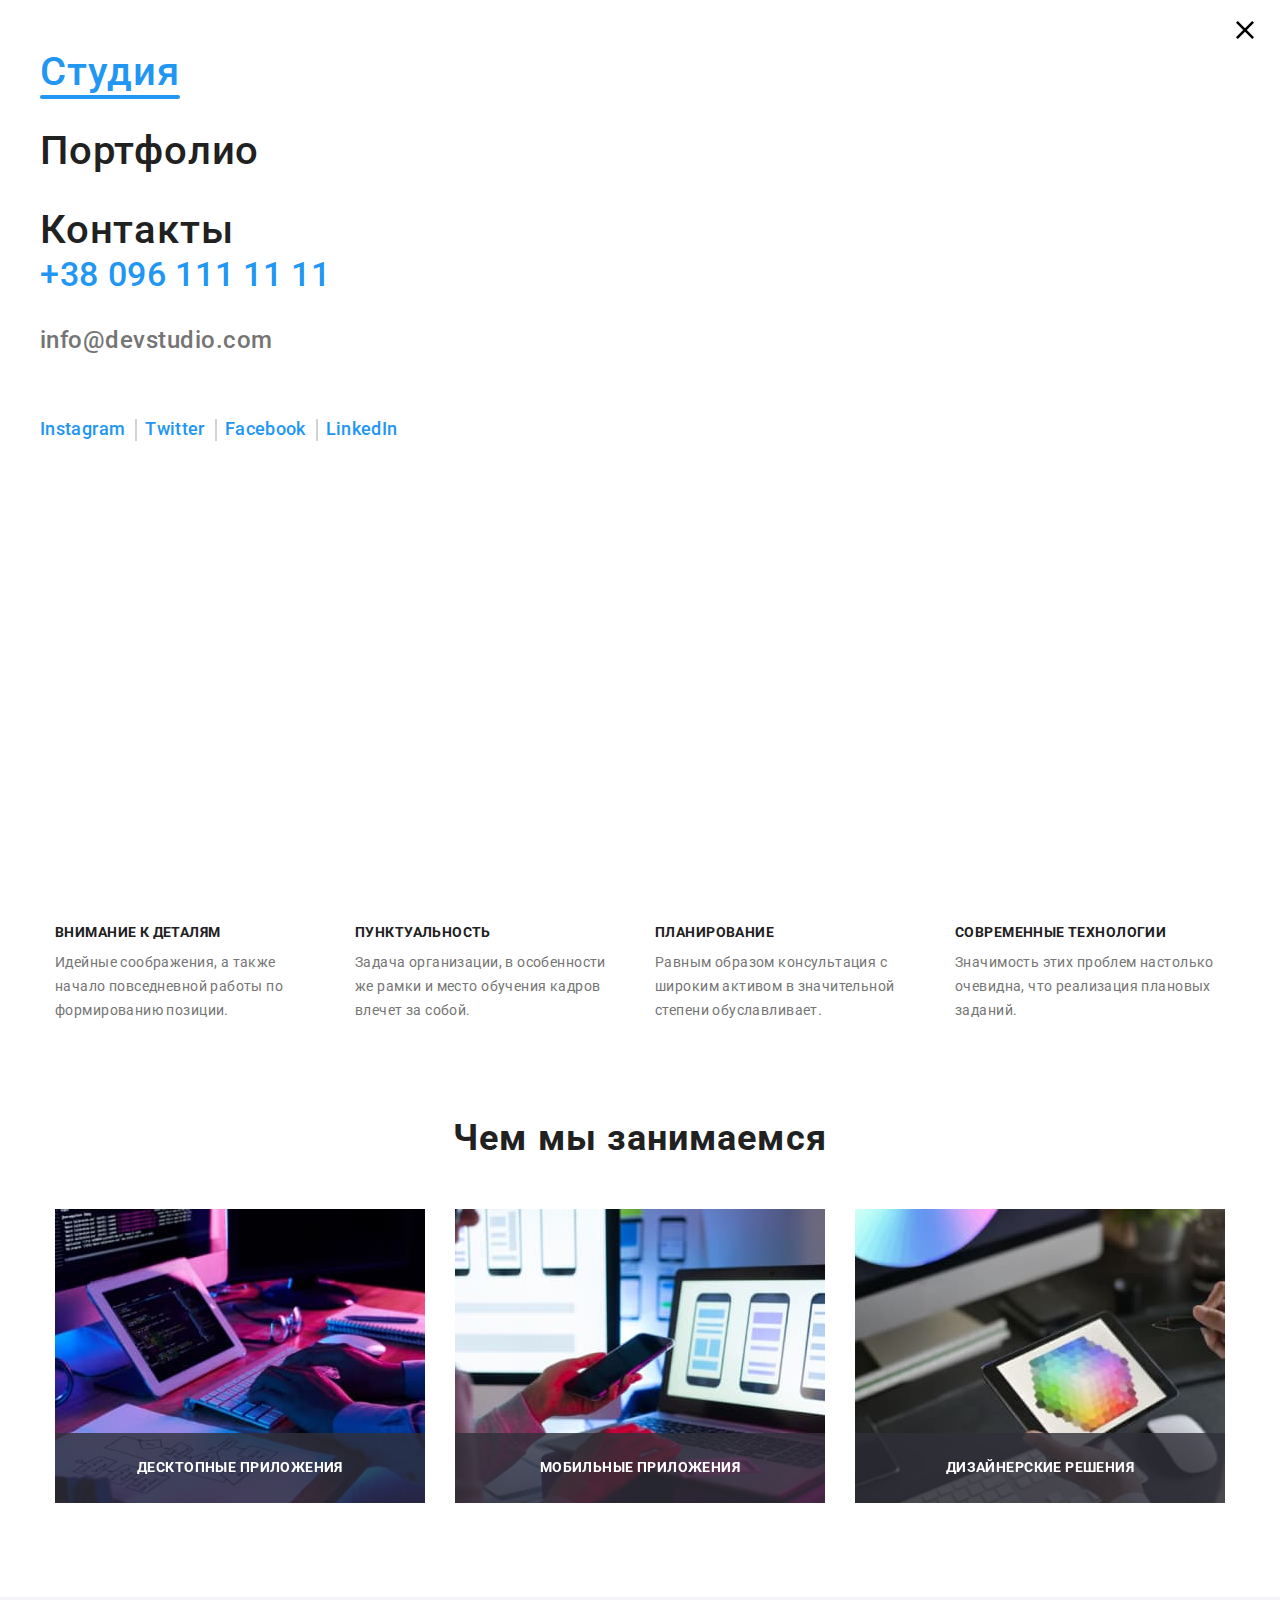
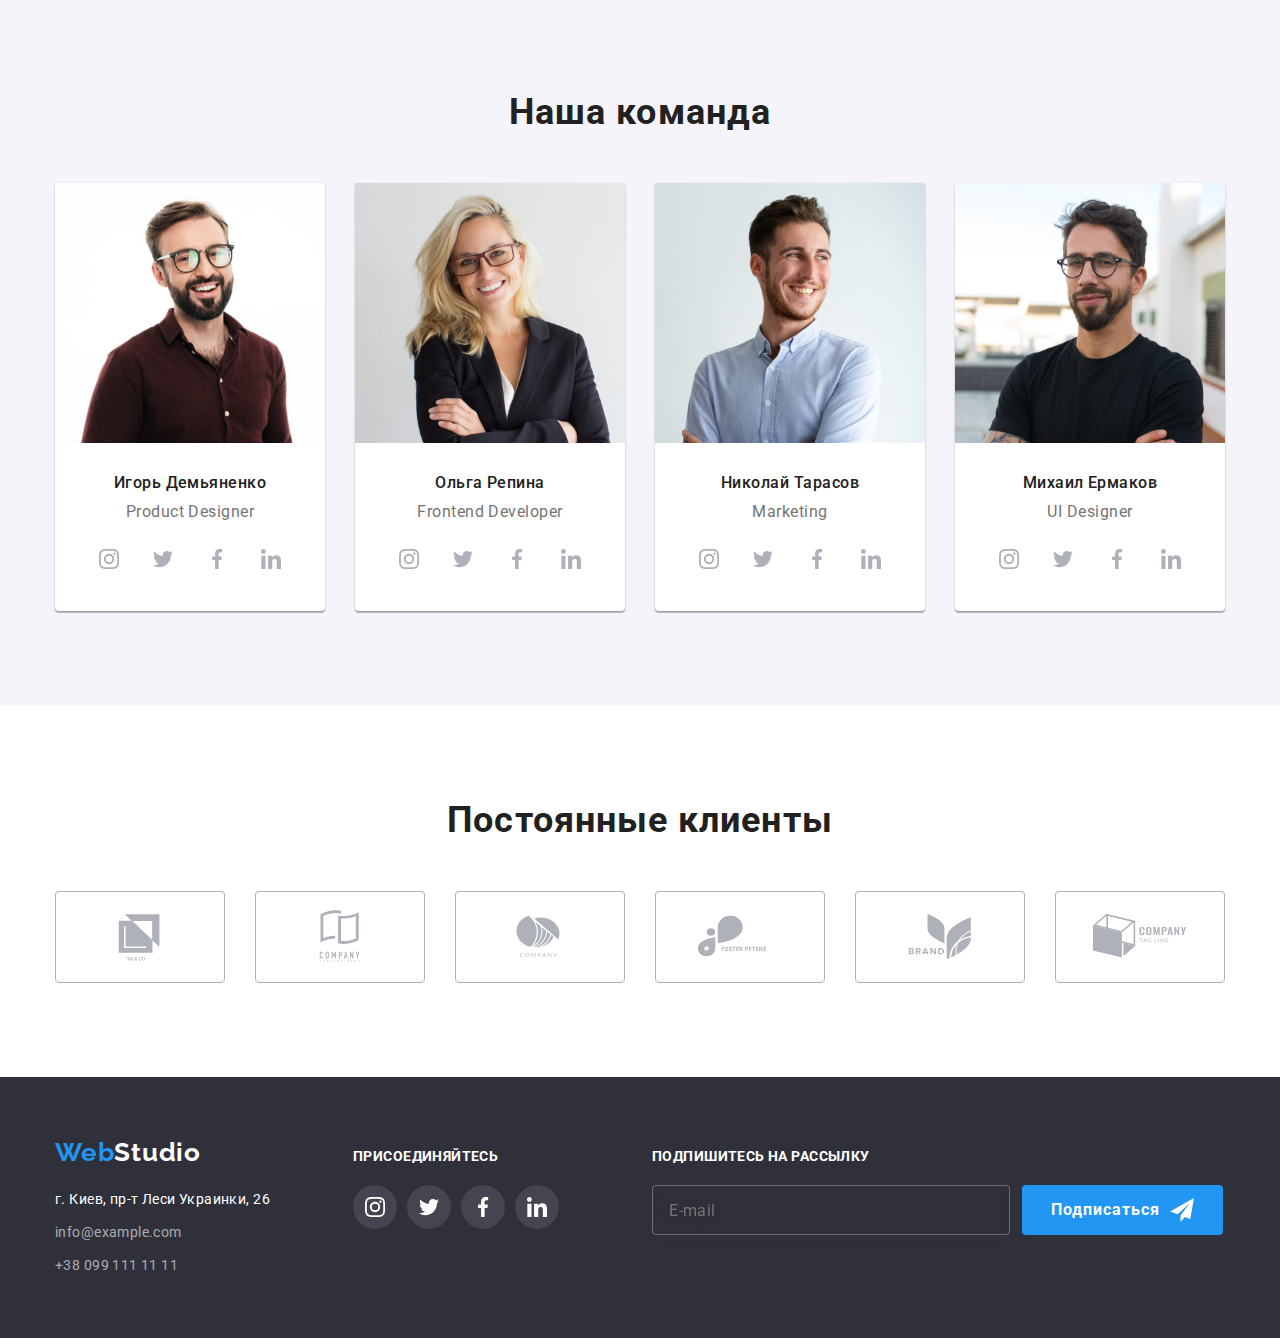
==== commit b5b7832b: "dolbaeb" ====
--- a/index.html
+++ b/index.html
@@ -19,32 +19,81 @@
 <body>
     <header class="header">
         <div class="container header__container">
-            <a class="logo logo--headerFirst link" lang="en" href="">Web<span
-                    class="logo logo--headerSecond">Studio</span></a>
-            <nav class="nav">
-                <ul class="list nav__list">
-                    <li class="nav__item"><a class="nav__link nav__link--current link" href="">Студия</a></li>
-                    <li class="nav__item"><a class="nav__link link" href="./portfolio.html">Портфолио</a>
-                    </li>
-                    <li class="nav__item"><a class="nav__link link" href="">Контакты</a></li>
+            <a class="logo logo__header link" lang="en" href="">Web<span
+                    class="logo logo__header--dark">Studio</span></a>
+            <div class="header__wrapper">
+                <nav class="nav">
+                    <ul class="nav__list">
+                        <li class="nav__item"><a class="nav__link nav__link--current" href="">Студия</a></li>
+                        <li class="nav__item"><a class="nav__link" href="./portfolio.html">Портфолио</a>
+                        </li>
+                        <li class="nav__item"><a class="nav__link link" href="">Контакты</a></li>
+                    </ul>
+                </nav>
+                <ul class="contacts">
+                    <li class="contacts__item">
+                        <a class="contacts__link" href="mailto:info@devstudio.com">
+                            <svg class="contacts__icon" width="16px" height="12px">
+                                <use href="./images/icons.svg#icon-envelope"></use>
+                            </svg>info@devstudio.com
+                        </a>
+                    </li>
+                    <li class="contacts__item">
+                        <a class="contacts__link" href="tel:+380961111111">
+                            <svg class="contacts__icon" width="10px" height="16px">
+                                <use href="./images/icons.svg#icon-smartphone"></use>
+                            </svg>+38 096 111 11 11
+                        </a>
+                    </li>
                 </ul>
-            </nav>
-            <ul class="list contacts">
-                <li class="contacts__item">
-                    <a class="link contacts__link" href="mailto:info@devstudio.com">
-                        <svg class="contacts__icon" width="16px" height="12px">
-                            <use href="./images/icons.svg#icon-envelope"></use>
-                        </svg>info@devstudio.com
-                    </a>
-                </li>
-                <li class="contacts__item">
-                    <a class="link contacts__link" href="tel:+380961111111">
-                        <svg class="contacts__icon" width="10px" height="16px">
-                            <use href="./images/icons.svg#icon-smartphone"></use>
-                        </svg>+38 096 111 11 11
-                    </a>
-                </li>
-            </ul>
+            </div>
+            <button type="button" class="menu__btn">
+                <svg class="menu__icon" width="40px" height="40px">
+                    <use href="./images/icons.svg#icon-menu_header"></use>
+                </svg>
+            </button>
+
+            <div class="menu">
+                <div class="menu__container">
+                    <div class="menu__top">
+                        <button type="button" class="menu__close">
+                            <svg class="menu__svg-close" width="18px" height="18px">
+                                <use href="./images/icons.svg#icon-Vector"></use>
+                            </svg>
+                        </button>
+                        <nav class="mob-nav">
+                            <ul class="mob-nav__list">
+                                <li class="mob-nav__item"><a class="mob-nav__link mob-nav__link--current"
+                                        href="">Студия</a>
+                                </li>
+                                <li class="mob-nav__item"><a class="mob-nav__link" href="./portfolio.html">Портфолио</a>
+                                </li>
+                                <li class="mob-nav__item"><a class="mob-nav__link link" href="">Контакты</a></li>
+                            </ul>
+                        </nav>
+                    </div>
+                    <div class="menu__bottom">
+                        <ul class="mob-contacts">
+                            <li class="mob-contacts__item">
+                                <a class="mob-contacts__link--tel" href="tel:+380961111111">
+                                    +38 096 111 11 11
+                                </a>
+                            </li>
+                            <li class="mob-contacts__item">
+                                <a class="mob-contacts__link--email" href="mailto:info@devstudio.com">
+                                    info@devstudio.com
+                                </a>
+                            </li>
+                        </ul>
+                        <ul class="menu-soc">
+                            <li class="menu-soc__item"><a class="menu-soc__link" href="">Instagram</a></li>
+                            <li class="menu-soc__item"><a class="menu-soc__link" href="">Twitter</a></li>
+                            <li class="menu-soc__item"><a class="menu-soc__link" href="">Facebook</a></li>
+                            <li class="menu-soc__item"><a class="menu-soc__link" href="">LinkedIn</a></li>
+                        </ul>
+                    </div>
+                </div>
+            </div>
         </div>
     </header>
     <main>
@@ -56,13 +105,13 @@
             </div>
         </section>
         <!-- преимущества-->
-        <section class="benefits section">
+        <section class="section">
             <div class="container">
                 <h2 class="visually-hidden">Наши преимущества</h2>
-                <ul class="benefits__list list">
+                <ul class="benefits">
                     <li class="benefits__item">
-                        <div class="benefits-wrapper">
-                            <svg class="benefits-wrapper__icons" width="70px" height="70px">
+                        <div class="benefits__team__wrapper">
+                            <svg class="benefits__icons" width="70px" height="70px">
                                 <use href="./images/icons.svg#icon-antenna"></use>
                             </svg>
                         </div>
@@ -72,8 +121,8 @@
                             позиции.</p>
                     </li>
                     <li class="benefits__item">
-                        <div class="benefits-wrapper">
-                            <svg class="benefits-wrapper__icons" width="70px" height="70px">
+                        <div class="benefits__team__wrapper">
+                            <svg class="benefits__icons" width="70px" height="70px">
                                 <use href="./images/icons.svg#icon-clock"></use>
                             </svg>
                         </div>
@@ -83,8 +132,8 @@
                             за собой.</p>
                     </li>
                     <li class="benefits__item">
-                        <div class="benefits-wrapper">
-                            <svg class="benefits-wrapper__icons" width="70px" height="70px">
+                        <div class="benefits__team__wrapper">
+                            <svg class="benefits__icons" width="70px" height="70px">
                                 <use href="./images/icons.svg#icon-diagram"></use>
                             </svg>
                         </div>
@@ -93,8 +142,8 @@
                             обуславливает.</p>
                     </li>
                     <li class="benefits__item">
-                        <div class="benefits-wrapper">
-                            <svg class="benefits-wrapper__icons" width="70px" height="70px">
+                        <div class="benefits__team__wrapper">
+                            <svg class="benefits__icons" width="70px" height="70px">
                                 <use href="./images/icons.svg#icon-astronaut"></use>
                             </svg>
                         </div>
@@ -107,22 +156,22 @@
             </div>
         </section>
         <!-- чем мы занимаемся-->
-        <section class="about section">
+        <section class="section section--noPaddingTop">
             <div class="container">
-                <h2 class="about__title">Чем мы занимаемся</h2>
-                <ul class="about__list list">
+                <h2 class="section__title">Чем мы занимаемся</h2>
+                <ul class="about">
                     <li class="about__item">
-                        <img class="about-img" src="./images/what-are-we-doing-img1.jpg" alt="Печатает на клавиатуре"
+                        <img class="about__img" src="./images/what-are-we-doing-img1.jpg" alt="Печатает на клавиатуре"
                             width="370" height="294">
                         <p class="about__text">Десктопные приложения</p>
                     </li>
                     <li class="about__item">
-                        <img class="about-img" src="./images/what-are-we-doing-img2.jpg" alt="Печатает на клавиатуре"
+                        <img class="about__img" src="./images/what-are-we-doing-img2.jpg" alt="Печатает на клавиатуре"
                             width="370" height="294">
                         <p class="about__text">Мобильные приложения</p>
                     </li>
                     <li class="about__item">
-                        <img class="about-img" src="./images/what-are-we-doing-img3.jpg" alt="Печатает на клавиатуре"
+                        <img class="about__img" src="./images/what-are-we-doing-img3.jpg" alt="Печатает на клавиатуре"
                             width="370" height="294">
                         <p class="about__text">Дизайнерские решения</p>
 
@@ -132,85 +181,86 @@
             </div>
         </section>
         <!-- наша команда-->
-        <section class="team section">
+        <section class="section section--otherBackground">
             <div class="container">
-                <h2 class="team__title">Наша команда</h2>
-                <ul class="team__list list">
+                <h2 class="section__title">Наша команда</h2>
+                <ul class="team">
                     <li class="team__item">
-                        <img class="team-img" src="./images/teams-img1.jpg" alt="Фото Игоря Демьяненко" width="270"
+                        <img class="team__img" src="./images/teams-img1.jpg" alt="Фото Игоря Демьяненко" width="270"
                             height="260">
-                        <div class="wrapper">
-                            <h3 class="wrapper__title">Игорь Демьяненко</h3>
-                            <p class="wrapper__text" lang="en">Product Designer</p>
-                            <ul class="wrapper__list list">
-                                <li class="wrapper__items">
-                                    <a class="wrapper__links link" href="https://www.instagram.com" target="_blank">
-                                        <svg class="wrapper__icons" width="20px" height="20px">
+                        <div class="team__wrapper">
+                            <h3 class="team__title">Игорь Демьяненко</h3>
+                            <p class="team__text" lang="en">Product Designer</p>
+                            <ul class="socials">
+                                <li class="socials__items">
+                                    <a class="socials__links" href="https://www.instagram.com" target="_blank">
+                                        <svg class="socials__icons" width="20px" height="20px">
                                             <use href="./images/icons.svg#icon-instagram">
                                             </use>
                                         </svg>
                                     </a>
                                 </li>
-                                <li class="wrapper__items">
-                                    <a class="wrapper__links link" href="https://twitter.com" target="_blank">
-                                        <svg class="wrapper__icons" width="20px" height="20px">
+                                <li class="socials__items">
+                                    <a class="socials__links" href="https://twitter.com" target="_blank">
+                                        <svg class="socials__icons" width="20px" height="20px">
                                             <use href="./images/icons.svg#icon-twitter">
                                             </use>
                                         </svg>
                                     </a>
                                 </li>
-                                <li class="wrapper__items">
-                                    <a class="wrapper__links link" href="https://facebook.com" target="_blank">
-                                        <svg class="wrapper__icons" width="20px" height="20px">
+                                <li class="socials__items">
+                                    <a class="socials__links" href="https://facebook.com" target="_blank">
+                                        <svg class="socials__icons" width="20px" height="20px">
                                             <use href="./images/icons.svg#icon-facebook">
                                             </use>
                                         </svg>
                                     </a>
                                 </li>
-                                <li class="wrapper__items">
-                                    <a class="wrapper__links link" href="https://linkedin.com" target="_blank">
-                                        <svg class="wrapper__icons" width="20px" height="20px">
+                                <li class="socials__items">
+                                    <a class="socials__links" href="https://linkedin.com" target="_blank">
+                                        <svg class="socials__icons" width="20px" height="20px">
                                             <use href="./images/icons.svg#icon-linkedin">
                                             </use>
                                         </svg>
                                     </a>
                                 </li>
                             </ul>
+                        </div>
                     </li>
                     <li class="team__item">
-                        <img class="team-img" src="./images/teams-img2.jpg" alt="Ольги Репиной" width="270"
+                        <img class="team__img" src="./images/teams-img2.jpg" alt="Ольги Репиной" width="270"
                             height="260">
-                        <div class="wrapper">
-                            <h3 class="wrapper__title">Ольга Репина</h3>
-                            <p class="wrapper__text" lang="en">Frontend Developer</p>
-                            <ul class="wrapper__list list">
-                                <li class="wrapper__items">
-                                    <a class="wrapper__links link" href="https://www.instagram.com" target="_blank">
-                                        <svg class="wrapper__icons" width="20px" height="20px">
+                        <div class="team__wrapper">
+                            <h3 class="team__title">Ольга Репина</h3>
+                            <p class="team__text" lang="en">Frontend Developer</p>
+                            <ul class="socials">
+                                <li class="socials__items">
+                                    <a class="socials__links" href="https://www.instagram.com" target="_blank">
+                                        <svg class="socials__icons" width="20px" height="20px">
                                             <use href="./images/icons.svg#icon-instagram">
                                             </use>
                                         </svg>
                                     </a>
                                 </li>
-                                <li class="wrapper__items">
-                                    <a class="wrapper__links link" href="https://twitter.com" target="_blank">
-                                        <svg class="wrapper__icons" width="20px" height="20px">
+                                <li class="socials__items">
+                                    <a class="socials__links" href="https://twitter.com" target="_blank">
+                                        <svg class="socials__icons" width="20px" height="20px">
                                             <use href="./images/icons.svg#icon-twitter">
                                             </use>
                                         </svg>
                                     </a>
                                 </li>
-                                <li class="wrapper__items">
-                                    <a class="wrapper__links link" href="https://facebook.com" target="_blank">
-                                        <svg class="wrapper__icons" width="20px" height="20px">
+                                <li class="socials__items">
+                                    <a class="socials__links" href="https://facebook.com" target="_blank">
+                                        <svg class="socials__icons" width="20px" height="20px">
                                             <use href="./images/icons.svg#icon-facebook">
                                             </use>
                                         </svg>
                                     </a>
                                 </li>
-                                <li class="wrapper__items">
-                                    <a class="wrapper__links link" href="https://linkedin.com" target="_blank">
-                                        <svg class="wrapper__icons" width="20px" height="20px">
+                                <li class="socials__items">
+                                    <a class="socials__links" href="https://linkedin.com" target="_blank">
+                                        <svg class="socials__icons" width="20px" height="20px">
                                             <use href="./images/icons.svg#icon-linkedin">
                                             </use>
                                         </svg>
@@ -221,39 +271,39 @@
 
                     </li>
                     <li class="team__item">
-                        <img class="team-img" src="./images/teams-img3.jpg" alt="Фото Николайя Тарасова" width="270"
+                        <img class="team__img" src="./images/teams-img3.jpg" alt="Фото Николайя Тарасова" width="270"
                             height="260">
-                        <div class="wrapper">
-                            <h3 class="wrapper__title">Николай Тарасов</h3>
-                            <p class="wrapper__text" lang="en">Marketing</p>
-                            <ul class="wrapper__list list">
-                                <li class="wrapper__items">
-                                    <a class="wrapper__links link" href="https://www.instagram.com" target="_blank">
-                                        <svg class="wrapper__icons" width="20px" height="20px">
+                        <div class="team__wrapper">
+                            <h3 class="team__title">Николай Тарасов</h3>
+                            <p class="team__text" lang="en">Marketing</p>
+                            <ul class="socials list">
+                                <li class="socials__items">
+                                    <a class="socials__links" href="https://www.instagram.com" target="_blank">
+                                        <svg class="socials__icons" width="20px" height="20px">
                                             <use href="./images/icons.svg#icon-instagram">
                                             </use>
                                         </svg>
                                     </a>
                                 </li>
-                                <li class="wrapper__items">
-                                    <a class="wrapper__links link" href="https://twitter.com" target="_blank">
-                                        <svg class="wrapper__icons" width="20px" height="20px">
+                                <li class="socials__items">
+                                    <a class="socials__links" href="https://twitter.com" target="_blank">
+                                        <svg class="socials__icons" width="20px" height="20px">
                                             <use href="./images/icons.svg#icon-twitter">
                                             </use>
                                         </svg>
                                     </a>
                                 </li>
-                                <li class="wrapper__items">
-                                    <a class="wrapper__links link" href="https://facebook.com" target="_blank">
-                                        <svg class="wrapper__icons" width="20px" height="20px">
+                                <li class="socials__items">
+                                    <a class="socials__links" href="https://facebook.com" target="_blank">
+                                        <svg class="socials__icons" width="20px" height="20px">
                                             <use href="./images/icons.svg#icon-facebook">
                                             </use>
                                         </svg>
                                     </a>
                                 </li>
-                                <li class="wrapper__items">
-                                    <a class="wrapper__links" href="https://linkedin.com" target="_blank">
-                                        <svg class="wrapper__icons" width="20px" height="20px">
+                                <li class="socials__items">
+                                    <a class="socials__links" href="https://linkedin.com" target="_blank">
+                                        <svg class="socials__icons" width="20px" height="20px">
                                             <use href="./images/icons.svg#icon-linkedin">
                                             </use>
                                         </svg>
@@ -263,39 +313,39 @@
                         </div>
                     </li>
                     <li class="team__item">
-                        <img class="team-img" src="./images/teams-img4.jpg" alt="Фото Михаила Ермакова" width="270"
+                        <img class="team__img" src="./images/teams-img4.jpg" alt="Фото Михаила Ермакова" width="270"
                             height="260">
-                        <div class="wrapper">
-                            <h3 class="wrapper__title">Михаил Ермаков</h3>
-                            <p class="wrapper__text" lang="en">UI Designer</p>
-                            <ul class="wrapper__list list">
-                                <li class="wrapper__items">
-                                    <a class="wrapper__links link" href="https://www.instagram.com" target="_blank">
-                                        <svg class="wrapper__icons" width="20px" height="20px">
+                        <div class="team__wrapper">
+                            <h3 class="team__title">Михаил Ермаков</h3>
+                            <p class="team__text" lang="en">UI Designer</p>
+                            <ul class="socials">
+                                <li class="socials__items">
+                                    <a class="socials__links" href="https://www.instagram.com" target="_blank">
+                                        <svg class="socials__icons" width="20px" height="20px">
                                             <use href="./images/icons.svg#icon-instagram">
                                             </use>
                                         </svg>
                                     </a>
                                 </li>
-                                <li class="wrapper__items">
-                                    <a class="wrapper__links link" href="https://twitter.com" target="_blank">
-                                        <svg class="wrapper__icons" width="20px" height="20px">
+                                <li class="socials__items">
+                                    <a class="socials__links" href="https://twitter.com" target="_blank">
+                                        <svg class="socials__icons" width="20px" height="20px">
                                             <use href="./images/icons.svg#icon-twitter">
                                             </use>
                                         </svg>
                                     </a>
                                 </li>
-                                <li class="wrapper__items">
-                                    <a class="wrapper__links link" href="https://facebook.com" target="_blank">
-                                        <svg class="wrapper__icons" width="20px" height="20px">
+                                <li class="socials__items">
+                                    <a class="socials__links" href="https://facebook.com" target="_blank">
+                                        <svg class="socials__icons" width="20px" height="20px">
                                             <use href="./images/icons.svg#icon-facebook">
                                             </use>
                                         </svg>
                                     </a>
                                 </li>
-                                <li class="wrapper__items">
-                                    <a class="wrapper__links link" href="https://linkedin.com" target="_blank">
-                                        <svg class="wrapper__icons" width="20px" height="20px">
+                                <li class="socials__items">
+                                    <a class="socials__links" href="https://linkedin.com" target="_blank">
+                                        <svg class="socials__icons" width="20px" height="20px">
                                             <use href="./images/icons.svg#icon-linkedin">
                                             </use>
                                         </svg>
@@ -307,12 +357,12 @@
                 </ul>
             </div>
         </section>
-        <section class="clients section">
+        <section class="section">
             <div class="container">
-                <h2 class="clients__title">Постоянные клиенты</h2>
-                <ul class="clients__list list">
+                <h2 class="section__title">Постоянные клиенты</h2>
+                <ul class="clients">
                     <li class="clients__item">
-                        <a class="clients__link link" href="">
+                        <a class="clients__link" href="">
                             <svg class="clients__icons" width="106px" height="60px">
                                 <use href="./images/icons.svg#icon-client1">
                                 </use>
@@ -320,7 +370,7 @@
                         </a>
                     </li>
                     <li class="clients__item">
-                        <a class="clients__link link" href="">
+                        <a class="clients__link" href="">
                             <svg class="clients__icons" width="106px" height="60px">
                                 <use href="./images/icons.svg#icon-client2">
                                 </use>
@@ -328,7 +378,7 @@
                         </a>
                     </li>
                     <li class="clients__item">
-                        <a class="clients__link link" href="">
+                        <a class="clients__link" href="">
                             <svg class="clients__icons" width="106px" height="60px">
                                 <use href="./images/icons.svg#icon-client3">
                                 </use>
@@ -336,7 +386,7 @@
                         </a>
                     </li>
                     <li class="clients__item">
-                        <a class="clients__link link" href="">
+                        <a class="clients__link" href="">
                             <svg class="clients__icons" width="106px" height="60px">
                                 <use href="./images/icons.svg#icon-client4">
                                 </use>
@@ -344,7 +394,7 @@
                         </a>
                     </li>
                     <li class="clients__item">
-                        <a class="clients__link link" href="">
+                        <a class="clients__link" href="">
                             <svg class="clients__icons" width="106px" height="60px">
                                 <use href="./images/icons.svg#icon-client5">
                                 </use>
@@ -352,7 +402,7 @@
                         </a>
                     </li>
                     <li class="clients__item">
-                        <a class="clients__link link" href="">
+                        <a class="clients__link" href="">
                             <svg class="clients__icons" width="106px" height="60px">
                                 <use href="./images/icons.svg#icon-client6">
                                 </use>
@@ -367,21 +417,20 @@
     <footer class="footer">
         <div class="container footer__container">
             <div class="footer__wrapper">
-                <a class="logo logo--footerFirst link" lang="en" href="">Web<span
-                        class="logo logo--footerSecond">Studio</span></a>
+                <a class="logo logo__footer" lang="en" href="">Web<span
+                        class="logo logo__footer--light">Studio</span></a>
                 <address class="address">
-                    <ul class="address__list list">
-                        <li class="address__item"><a class="address__link link"
-                                href="https://goo.gl/maps/4ZLDc6fQ6jvqNeno7" target="_blank"
-                                rel="noopener noreferrer">г.
+                    <ul class="address__list">
+                        <li class="address__item"><a class="address__link" href="https://goo.gl/maps/4ZLDc6fQ6jvqNeno7"
+                                target="_blank" rel="noopener noreferrer">г.
                                 Киев,
                                 пр-т Леси
                                 Украинки, 26</a>
                         </li>
-                        <li class="address__item"><a class="address__link--grey link"
+                        <li class="address__item"><a class="address__link--grey"
                                 href="mailto:info@example.com">info@example.com</a>
                         </li>
-                        <li class="address__item"><a class="address__link--grey link" href="tel:+380991111111">+38 099
+                        <li class="address__item"><a class="address__link--grey" href="tel:+380991111111">+38 099
                                 111 11
                                 11</a>
                         </li>
@@ -390,9 +439,9 @@
             </div>
             <div class="footer__wrapper">
                 <h2 class="footer__soc-title">присоединяйтесь</h2>
-                <ul class="footer__soc-list list">
+                <ul class="footer__soc-list">
                     <li class="footer__soc-items">
-                        <a class="footer__soc-links link" href="https://www.instagram.com" target="_blank">
+                        <a class="footer__soc-links" href="https://www.instagram.com" target="_blank">
                             <svg class="footer__soc-icons" width="20px" height="20px">
                                 <use href="./images/icons.svg#icon-instagram">
                                 </use>
@@ -400,7 +449,7 @@
                         </a>
                     </li>
                     <li class="footer__soc-items">
-                        <a class="footer__soc-links link" href="https://twitter.com" target="_blank">
+                        <a class="footer__soc-links" href="https://twitter.com" target="_blank">
                             <svg class="footer__soc-icons" width="20px" height="20px">
                                 <use href="./images/icons.svg#icon-twitter">
                                 </use>
@@ -408,7 +457,7 @@
                         </a>
                     </li>
                     <li class="footer__soc-items">
-                        <a class="footer__soc-links link" href="https://facebook.com" target="_blank">
+                        <a class="footer__soc-links" href="https://facebook.com" target="_blank">
                             <svg class="footer__soc-icons" width="20px" height="20px">
                                 <use href="./images/icons.svg#icon-facebook">
                                 </use>
@@ -416,7 +465,7 @@
                         </a>
                     </li>
                     <li class="footer__soc-items">
-                        <a class="footer__soc-links link" href="https://linkedin.com" target="_blank">
+                        <a class="footer__soc-links" href="https://linkedin.com" target="_blank">
                             <svg class="footer__soc-icons" width="20px" height="20px">
                                 <use href="./images/icons.svg#icon-linkedin">
                                 </use>
@@ -508,6 +557,7 @@
     </div>
 
     <script src="./js/modal.js"></script>
+    <script src="./js/mobile-menu.js"></script>
 </body>
 
 </html>--- a/css/main.min.css
+++ b/css/main.min.css
@@ -1 +1 @@
-:root{--title-color: #FFFFFF;--title-color-second: #212121;--paragraph-color: #757575;--accent-color: #2196F3;--gap-between-section: 94px;--gap-in-section: 30px}body{font-family:"Roboto",sans-serif;background-color:#fff}.section{padding:94px 0}.link{text-decoration:none}.list{list-style:none;margin:0;padding:0}h1,h2,h3,h4,h5,h6,p{margin:0}img{display:block;width:100%;height:auto}.visually-hidden{position:absolute;white-space:nowrap;width:1px;height:1px;overflow:hidden;border:0;padding:0;clip:rect(0 0 0 0);clip-path:inset(50%);margin:-1px}.container{width:1200px;padding-left:15px;padding-right:15px;margin:0 auto}.logo{font-family:"Raleway",sans-serif;font-weight:700;font-size:26px;line-height:1.19;letter-spacing:.03em;color:var(--accent-color)}.logo--headerFirst{margin-right:90px}.logo--headerSecond{color:#000}.logo--footerFirst{display:block;margin-bottom:20px}.logo--footerSecond{color:var(--title-color)}.header{border-bottom:1px solid #ececec}.header__container{display:flex;align-items:center}.nav__list{display:flex;align-items:center;justify-content:center;font-weight:500;font-size:14px;line-height:1.14;letter-spacing:.02em;color:var(--title-color-second);transition:color 250ms cubic-bezier(0.4, 0, 0.2, 1)}.nav__item:not(:last-child){margin-right:50px}.nav__link{display:block;font-weight:500;font-size:14px;line-height:1.14;letter-spacing:.02em;color:var(--title-color-second);padding-top:32px;padding-bottom:32px;transition:color 250ms cubic-bezier(0.4, 0, 0.2, 1)}.nav__link:focus,.nav__link:hover{color:var(--accent-color)}.nav__link--current{position:relative;color:var(--accent-color)}.nav__link--current::after{position:absolute;bottom:-1px;left:0;display:block;content:"";width:100%;height:4px;background-color:var(--accent-color);border-radius:2px;transition:color 250ms cubic-bezier(0.4, 0, 0.2, 1)}.contacts{display:flex;align-items:center;justify-content:center;margin-left:auto}.contacts__item:not(:last-child){margin-right:50px}.contacts__link{display:flex;align-items:center;font-weight:500;font-size:14px;line-height:1.14;letter-spacing:.02em;color:var(--title-color-second);padding-top:32px;padding-bottom:32px;transition:color 250ms cubic-bezier(0.4, 0, 0.2, 1)}.contacts__link:focus,.contacts__link:hover{color:var(--accent-color)}.contacts__icon{fill:currentColor;margin-right:10px;transition:color 250ms cubic-bezier(0.4, 0, 0.2, 1)}.hero{padding:200px 0;max-width:1600px;margin-left:auto;margin-right:auto;background-color:#2f303a;background-image:linear-gradient(to right, rgba(47, 48, 58, 0.4), rgba(47, 48, 58, 0.4)),url("../images/hero-img.jpg");background-repeat:no-repeat;background-position:center;background-size:cover}.hero__title{font-weight:900;font-size:44px;line-height:1.36;text-align:center;letter-spacing:.06em;text-transform:uppercase;color:var(--title-color);width:696px;margin:var(--gap-in-section);margin:0 auto;margin-bottom:var(--gap-in-section)}.hero__btn{display:block;font-family:inherit;font-weight:700;font-size:16px;line-height:1.88;text-align:center;letter-spacing:.06em;color:#fff;background:var(--accent-color);box-shadow:0px 4px 4px rgba(0,0,0,.15);border-radius:4px;cursor:pointer;padding:10px 32px;border:rgba(0,0,0,0);margin:0 auto;transition:background-color 250ms cubic-bezier(0.4, 0, 0.2, 1)}.hero__btn:hover,.hero__btn:focus{background-color:#188ce8}.benefits__list{display:flex}.benefits__item{width:calc((100% - 60px)/3)}.benefits__item:not(:first-child){margin-left:var(--gap-in-section)}.benefits__title{font-weight:700;font-size:14px;line-height:1.14;letter-spacing:.03em;text-transform:uppercase;color:var(--title-color-second);margin-bottom:10px}.benefits__text{font-size:14px;line-height:1.71;letter-spacing:.03em;color:var(--paragraph-color)}.benefits-wrapper{display:flex}.benefits-wrapper__icons{display:flex;background-color:#f5f4fa;width:270px;height:120px;align-items:center;justify-content:center;margin-bottom:var(--gap-in-section)}.about{padding-top:0px}.about__title{font-weight:700;font-size:36px;line-height:1.17;text-align:center;letter-spacing:.03em;color:var(--title-color-second);margin-bottom:50px}.about__list{display:flex}.about__text{position:absolute;bottom:0;left:0;width:100%;display:flex;justify-content:center;align-items:center;height:70px;font-weight:700;font-size:14px;line-height:1.14;letter-spacing:.03em;text-transform:uppercase;color:#fff;background-color:rgba(47,48,58,.8);transition:transform 250ms cubic-bezier(0.4, 0, 0.2, 1)}.about__item{position:relative;width:calc((100% - 60px)/3);overflow:hidden}.about__item:not(:first-child){margin-left:var(--gap-in-section)}.team{background-color:#f5f4fa}.team__title{font-weight:700;font-size:36px;line-height:1.17;text-align:center;letter-spacing:.03em;color:var(--title-color-second);margin-bottom:50px}.team__list{display:flex}.team__item{width:calc((100% - 90px)/4);background-color:#fff;box-shadow:0px 1px 3px rgba(0,0,0,.12),0px 1px 1px rgba(0,0,0,.14),0px 2px 1px rgba(0,0,0,.2);border-radius:0px 0px 4px 4px}.team__item:not(:first-child){margin-left:var(--gap-in-section)}.wrapper{padding-top:var(--gap-in-section);padding-bottom:var(--gap-in-section)}.wrapper__title{font-weight:500;font-size:16px;line-height:1.19;text-align:center;letter-spacing:.03em;color:var(--title-color-second);margin-bottom:10px}.wrapper__text{font-size:16px;line-height:1.19;text-align:center;letter-spacing:.03em;color:var(--paragraph-color);margin-bottom:16px}.wrapper__list{display:flex;justify-content:center;text-align:center}.wrapper__items:not(:last-child){margin-right:10px}.wrapper__icons{fill:currentColor;transition:color 250ms cubic-bezier(0.4, 0, 0.2, 1)}.wrapper__links{width:44px;height:44px;display:flex;align-items:center;justify-content:center;color:#afb1b8;border-radius:50%;transition:background-color 250ms cubic-bezier(0.4, 0, 0.2, 1),border-radius 250ms cubic-bezier(0.4, 0, 0.2, 1)}.wrapper__links:hover,.wrapper__links:focus{background-color:var(--accent-color);border-radius:50%;color:#fff}.clients__title{font-weight:700;font-size:36px;line-height:1.17;text-align:center;letter-spacing:.03em;color:var(--title-color-second);margin-bottom:50px}.clients__list{display:flex}.clients__item:not(:last-child){margin-right:var(--gap-in-section)}.clients__link{display:flex;align-items:center;justify-content:center;width:170px;height:92px;border:1px solid #afb1b8;border-radius:4px;color:#afb1b8;transition:color 250ms cubic-bezier(0.4, 0, 0.2, 1),border-color 250ms cubic-bezier(0.4, 0, 0.2, 1)}.clients__link:hover,.clients__link:focus{color:var(--accent-color);border-color:var(--accent-color)}.clients__icons{fill:currentColor}.footer{background-color:#2f303a;padding-top:60px;padding-bottom:60px}.footer__container{display:flex;align-items:baseline}.address{font-style:normal}.address__item{font-size:14px;line-height:1.71;letter-spacing:.03em}.address__item:not(:last-child){margin-bottom:9px}.address__link{color:var(--title-color);transition:color 250ms cubic-bezier(0.4, 0, 0.2, 1)}.address__link--grey{color:rgba(255,255,255,.6);transition:color 250ms cubic-bezier(0.4, 0, 0.2, 1)}.address__link:hover,.address__link:focus{color:var(--accent-color)}.address__link--grey{color:rgba(255,255,255,.6);transition:color 250ms cubic-bezier(0.4, 0, 0.2, 1)}.address__link--grey:hover,.address__link--grey:focus{color:var(--accent-color)}.footer__soc-title{font-weight:700;font-size:14px;line-height:1.14;letter-spacing:.03em;text-transform:uppercase;color:#fff;margin-bottom:20px}.footer__wrapper+.footer__wrapper{margin-left:83px}.footer__soc-list{display:flex}.footer__soc-items:not(:last-child){margin-right:10px}.footer__soc-links{display:flex;align-items:center;justify-content:center;width:44px;height:44px;border-radius:50%;background-color:rgba(255,255,255,.1);color:#fff;transition:background-color 250ms cubic-bezier(0.4, 0, 0.2, 1)}.footer__soc-links:hover,.footer__soc-links:focus{background-color:var(--accent-color)}.footer__soc-icons{fill:currentColor}.footer-form{display:flex;align-items:flex-end;margin-left:93px}.footer-form__wrapper{width:358px}.footer-form__label{font-weight:700;font-size:14px;line-height:1.14;letter-spacing:.03em;text-transform:uppercase;color:#fff}.footer-form__input{min-width:358px;height:50px;border:1px solid rgba(255,255,255,.3);filter:drop-shadow(0px 4px 4px rgba(0, 0, 0, 0.15));border-radius:4px;background-color:rgba(0,0,0,0);padding-left:16px;margin-top:20px;font-weight:400;font-size:16px;line-height:1.25;letter-spacing:.03em;color:rgba(255,255,255,.6)}.footer-form-btn{display:flex;align-items:center;justify-content:center;position:relative;font-weight:700;font-size:16px;line-height:1.88;text-align:center;letter-spacing:.06em;color:#fff;background-color:var(--accent-color);border-radius:4px;padding:10px 29px;margin-left:12px;cursor:pointer;border:rgba(0,0,0,0)}.footer-form-btn__icon{width:24px;height:24px;fill:#fff;margin-left:10px}.portfolio-filters{display:flex;justify-content:center;margin-bottom:50px}.porfolio-filters__item:not(:first-child){margin-left:8px}.porfolio-filters__btn{font-family:inherit;font-weight:500;font-size:16px;line-height:1.62;text-align:center;letter-spacing:.03em;cursor:pointer;background-color:#f5f4fa;border-radius:4px;padding:6px 22px;border:rgba(0,0,0,0);color:var(--title-color-second);transition:background-color 250ms cubic-bezier(0.4, 0, 0.2, 1),box-shadow 250ms cubic-bezier(0.4, 0, 0.2, 1),color 250ms cubic-bezier(0.4, 0, 0.2, 1)}.porfolio-filters__btn:focus,.porfolio-filters__btn:hover{background-color:var(--accent-color);box-shadow:0px 3px 1px rgba(0,0,0,.1),0px 1px 2px rgba(0,0,0,.08),0px 2px 2px rgba(0,0,0,.12);color:var(--title-color)}.portfolio-products{display:flex;flex-wrap:wrap}.portfolio-products__title{font-weight:700;font-size:18px;line-height:2;letter-spacing:.06em;color:var(--title-color-second)}.portfolio-products__text{font-weight:400;font-size:16px;line-height:1.88;letter-spacing:.03em;color:var(--paragraph-color)}.portfolio-products__item{width:calc((100% - 60px)/3)}.portfolio-products__item:not(:nth-child(3n+1)){margin-left:var(--gap-in-section)}.portfolio-products__item:not(:nth-last-child(-n+3)){margin-bottom:var(--gap-in-section)}.portfolio-products__link{display:block;transition:border 250ms cubic-bezier(0.4, 0, 0.2, 1),box-sizing 250ms cubic-bezier(0.4, 0, 0.2, 1),box-shadow 250ms cubic-bezier(0.4, 0, 0.2, 1)}.portfolio-products__link:hover,.portfolio-products__link:focus{border:1px solid #eee;box-sizing:border-box;box-shadow:0px 1px 1px rgba(0,0,0,.12),0px 4px 4px rgba(0,0,0,.06),1px 4px 6px rgba(0,0,0,.16)}.portfolio-item-wrapper{padding:20px 24px 20px 24px;border-right:1px solid #eee;border-bottom:1px solid #eee;border-left:1px solid #eee}.portfolio-img-wrapper{position:relative;overflow:hidden}.portfolio-products__text-hover{position:absolute;top:0;left:0;width:100%;height:100%;font-weight:400;font-size:18px;line-height:1.56;letter-spacing:.03em;color:#fff;background-color:rgba(33,150,243,.9);padding:63px 24px;transform:translateY(101%);transition:transform 250ms cubic-bezier(0.4, 0, 0.2, 1)}.portfolio-products__link:hover .portfolio-products__text-hover,.portfolio-products__link:focus .portfolio-products__text-hover{transform:translateY(0)}.backdrop{position:fixed;top:0;left:0;width:100%;height:100%;background-color:rgba(0,0,0,.2);transition:opacity 250ms cubic-bezier(0.4, 0, 0.2, 1),visibility 250ms cubic-bezier(0.4, 0, 0.2, 1)}.backdrop.is-hidden .modal{transform:translate(-50%, -50%) scale(1.5)}.modal{position:absolute;top:50%;left:50%;transform:translate(-50%, -50%) scale(1);width:528px;min-height:581px;background-color:#fff;box-shadow:0px 1px 3px rgba(0,0,0,.12),0px 1px 1px rgba(0,0,0,.14),0px 2px 1px rgba(0,0,0,.2);border-radius:4px;transition:transform 250ms cubic-bezier(0.4, 0, 0.2, 1)}.modal__close{position:absolute;top:8px;right:8px;display:flex;align-items:center;justify-content:center;height:30px;width:30px;background-color:#fff;border:1px solid rgba(0,0,0,.1);border-radius:50%;cursor:pointer;transition:fill 250ms cubic-bezier(0.4, 0, 0.2, 1);outline:none}.modal__close:hover .modal__svg-close,.modal__close:focus .modal__svg-close{fill:var(--accent-color)}.is-hidden{opacity:0;pointer-events:none;visibility:hidden}.modal-form{padding:40px}.modal-form__title{font-weight:700;font-size:20px;line-height:23px;text-align:center;letter-spacing:.03em;color:#212121;margin-bottom:12px}.modal-field:nth-child(-n+4){margin-bottom:10px}.modal-form__label{display:block;font-weight:400;font-size:12px;line-height:1.17;letter-spacing:.01em;color:#757575}.modal-form__label:not(:last-child){margin-bottom:4px}.modal-form__wrap{position:relative}.modal-form__input{width:100%;height:40px;border:1px solid rgba(33,33,33,.2);border-radius:4px;color:#757575;padding-left:42px;background-color:rgba(0,0,0,0);outline:none}.modal-form__input:hover,.modal-form__input:focus{border:1px solid var(--accent-color)}.modal-input:hover+.modal-svg-icon,.modal-input:focus+.modal-svg-icon{fill:var(--accent-color)}.modal-form__svg{position:absolute;top:50%;left:12px;transform:translateY(-50%)}.modal-form__input:hover+.modal-form__svg,.modal-form__input:focus+.modal-form__svg{fill:var(--accent-color)}.modal-form__comment{display:block;width:100%;min-height:120px;padding:12px 16px;resize:none;font-weight:400;font-size:12px;line-height:1.17;letter-spacing:.01em;color:#757575;border:1px solid rgba(33,33,33,.2);border-radius:4px;outline:none}.modal-form__comment::placeholder{font-weight:400;font-size:12px;line-height:1.17;letter-spacing:.01em;color:rgba(117,117,117,.5)}.modal-form__comment:hover,.modal-form__comment:focus{border-color:var(--accent-color)}.modal-check{display:flex;align-items:center;margin-top:20px;justify-content:center}.modal-check__label{display:flex;align-items:center;font-weight:400;font-size:14px;line-height:1.71;letter-spacing:.03em;color:#757575;transition:fill 250ms cubic-bezier(0.4, 0, 0.2, 1),background-image 250ms cubic-bezier(0.4, 0, 0.2, 1)}.modal-check__svg{margin-right:9px}.modal-check__input:checked+.modal-check__svg{fill:var(--accent-color);background-image:url(../images/check.svg);background-repeat:no-repeat;background-size:contain;background-origin:border-box}.modal-check__agreement{color:var(--accent-color);margin-left:6px}.modal-check__btn{display:block;background-color:var(--accent-color);box-shadow:0px 4px 4px rgba(0,0,0,.15);border-radius:4px;padding:10px 56px;font-weight:700;font-size:16px;line-height:1.88;text-align:center;letter-spacing:.06em;color:#fff;cursor:pointer;margin:0 auto;margin-top:30px;border:rgba(0,0,0,0);transition:background-color 250ms cubic-bezier(0.4, 0, 0.2, 1)}.modal-check__btn:hover,.modal-check__btn:focus{background-color:#188ce8}/*# sourceMappingURL=main.min.css.map */+:root{--title-color: #FFFFFF;--title-color-second: #212121;--paragraph-color: #757575;--accent-color: #2196F3;--gap-between-section: 94px;--gap-in-section: 30px}body{font-family:"Roboto",sans-serif;background-color:#fff}.section{padding:94px 0}.section--noPaddingTop{padding-top:0px}.section--otherBackground{background-color:#f5f4fa}.section__title{font-weight:700;font-size:36px;line-height:1.17;text-align:center;letter-spacing:.03em;color:var(--title-color-second);margin-bottom:50px}a{text-decoration:none}ul{list-style:none;margin:0;padding:0}h1,h2,h3,h4,h5,h6,p{margin:0}img{display:block;width:100%;height:auto}.visually-hidden{position:absolute;white-space:nowrap;width:1px;height:1px;overflow:hidden;border:0;padding:0;clip:rect(0 0 0 0);clip-path:inset(50%);margin:-1px}.container{padding-left:15px;padding-right:15px;margin:0 auto}@media screen and (min-width: 480px){.container{width:480px}}@media screen and (min-width: 768px){.container{width:768px}}@media screen and (min-width: 1200px){.container{width:1200px}}.logo{font-family:"Raleway",sans-serif;font-weight:700;font-size:26px;line-height:1.19;letter-spacing:.03em;color:var(--accent-color)}@media screen and (min-width: 768px){.logo__header{margin-right:88px}}@media screen and (min-width: 1200px){.logo__header{margin-right:93px}}.logo__header--dark{color:#000}.logo__footer{display:block;margin-bottom:20px}.logo__footer--light{color:var(--title-color)}.header{border-bottom:1px solid #ececec}.header__container{position:relative;display:flex;align-items:center}.header__wrapper{display:none}@media screen and (min-width: 768px){.header__wrapper{width:768px;display:flex}}@media screen and (min-width: 1200px){.header__wrapper{width:1200px}}.nav__list{display:flex;align-items:center;justify-content:center}.nav__item:not(:last-child){margin-right:50px}.nav__link{display:block;font-weight:500;font-size:14px;line-height:1.14;letter-spacing:.02em;color:var(--title-color-second);padding-top:32px;padding-bottom:32px;transition:color 250ms cubic-bezier(0.4, 0, 0.2, 1)}.nav__link:focus,.nav__link:hover{color:var(--accent-color)}.nav__link--current{position:relative;color:var(--accent-color)}.nav__link--current::after{position:absolute;bottom:-1px;left:0;display:block;content:"";width:100%;height:4px;background-color:var(--accent-color);border-radius:2px;transition:color 250ms cubic-bezier(0.4, 0, 0.2, 1)}.contacts{display:flex;align-items:center;justify-content:center;margin-left:auto}.contacts__item:not(:last-child){margin-right:50px}.contacts__link{display:flex;align-items:center;font-weight:500;font-size:14px;line-height:1.14;letter-spacing:.02em;color:var(--title-color-second);padding-top:32px;padding-bottom:32px;transition:color 250ms cubic-bezier(0.4, 0, 0.2, 1)}.contacts__link:focus,.contacts__link:hover{color:var(--accent-color)}.contacts__icon{fill:currentColor;margin-right:10px;transition:color 250ms cubic-bezier(0.4, 0, 0.2, 1)}.menu__btn{display:flex;align-items:center;justify-content:center;background-color:rgba(0,0,0,0);border:none;margin-left:auto;cursor:pointer;padding-top:10px;padding-bottom:10px;transition:fill 250ms cubic-bezier(0.4, 0, 0.2, 1)}.menu__btn:hover .menu__icon,.menu__btn:focus .menu__icon{fill:var(--accent-color)}@media screen and (min-width: 768px){.menu__btn{display:none}}.menu{position:fixed;top:0;left:0;display:flex;flex-direction:column;justify-content:space-between;overflow:auto;width:100vw;height:100vh;background-color:#fff;padding-top:48px;padding-bottom:48px;padding-left:40px}@media screen and (min-width: 480px){.menu__container{width:480px}}@media screen and (min-width: 768px){.menu__container{width:768px}}@media screen and (min-width: 1200px){.menu__container{width:1200px}}.menu__close{position:absolute;top:10px;right:15px;display:flex;align-items:center;justify-content:center;height:40px;width:40px;background-color:rgba(0,0,0,0);border:none;cursor:pointer;transition:fill 250ms cubic-bezier(0.4, 0, 0.2, 1);outline:none}.menu__close:hover .menu__svg-close,.menu__close:focus .menu__svg-close{fill:var(--accent-color)}.mob-nav__item:not(:last-child){margin-bottom:32px}.mob-nav__link{font-weight:500;font-size:40px;line-height:1.18;letter-spacing:.02em;color:var(--title-color-second);transition:color 250ms cubic-bezier(0.4, 0, 0.2, 1)}.mob-nav__link:focus,.mob-nav__link:hover{color:var(--accent-color)}.mob-nav__link--current{position:relative;color:var(--accent-color)}.mob-nav__link--current::after{position:absolute;left:0;display:block;content:"";width:100%;height:3.7px;background-color:var(--accent-color);border-radius:2px;transition:color 250ms cubic-bezier(0.4, 0, 0.2, 1)}.mob-contacts{margin-bottom:64px}.mob-contacts__item:not(:last-child){margin-bottom:32px}.mob-contacts__link--email{font-weight:500;letter-spacing:.02em;font-size:24px;line-height:1.17;color:var(--paragraph-color)}.mob-contacts__link--tel{font-weight:500;letter-spacing:.02em;font-size:34px;line-height:1.18;color:var(--accent-color)}.menu-soc{display:flex;align-items:center}.menu-soc__item{position:relative}.menu-soc__item:not(:last-child){margin-right:20px}.menu-soc__item:not(:last-child)::after{position:absolute;top:50%;left:100%;display:block;content:"";width:22px;border:1px solid rgba(33,33,33,.2);transform:rotate(90deg)}.menu-soc__link{font-weight:500;font-size:18px;line-height:1.22;letter-spacing:.02em;color:var(--accent-color)}.hero{padding:200px 0;max-width:1600px;margin-left:auto;margin-right:auto;background-color:#2f303a;background-image:linear-gradient(to right, rgba(47, 48, 58, 0.4), rgba(47, 48, 58, 0.4)),url("../images/hero-img.jpg");background-repeat:no-repeat;background-position:center;background-size:cover}.hero__title{font-weight:900;font-size:44px;line-height:1.36;text-align:center;letter-spacing:.06em;text-transform:uppercase;color:var(--title-color);width:696px;margin:var(--gap-in-section);margin:0 auto;margin-bottom:var(--gap-in-section)}.hero__btn{display:block;font-family:inherit;font-weight:700;font-size:16px;line-height:1.88;text-align:center;letter-spacing:.06em;color:#fff;background:var(--accent-color);box-shadow:0px 4px 4px rgba(0,0,0,.15);border-radius:4px;cursor:pointer;padding:10px 32px;border:rgba(0,0,0,0);margin:0 auto;transition:background-color 250ms cubic-bezier(0.4, 0, 0.2, 1)}.hero__btn:hover,.hero__btn:focus{background-color:#188ce8}.benefits{display:flex}.benefits__wrapper{display:flex}.benefits__icons{display:flex;background-color:#f5f4fa;width:270px;height:120px;align-items:center;justify-content:center;margin-bottom:var(--gap-in-section)}.benefits__title{font-weight:700;font-size:14px;line-height:1.14;letter-spacing:.03em;text-transform:uppercase;color:var(--title-color-second);margin-bottom:10px}.benefits__text{font-size:14px;line-height:1.71;letter-spacing:.03em;color:var(--paragraph-color)}.benefits__item{width:calc((100% - 60px)/3)}.benefits__item:not(:first-child){margin-left:var(--gap-in-section)}.about{display:flex}.about__text{position:absolute;bottom:0;left:0;width:100%;display:flex;justify-content:center;align-items:center;height:70px;font-weight:700;font-size:14px;line-height:1.14;letter-spacing:.03em;text-transform:uppercase;color:#fff;background-color:rgba(47,48,58,.8);transition:transform 250ms cubic-bezier(0.4, 0, 0.2, 1)}.about__item{position:relative;width:calc((100% - 60px)/3);overflow:hidden}.about__item:not(:first-child){margin-left:var(--gap-in-section)}.team{display:flex}.team__wrapper{padding-top:var(--gap-in-section);padding-bottom:var(--gap-in-section)}.team__title{font-weight:500;font-size:16px;line-height:1.19;text-align:center;letter-spacing:.03em;color:var(--title-color-second);margin-bottom:10px}.team__text{font-size:16px;line-height:1.19;text-align:center;letter-spacing:.03em;color:var(--paragraph-color);margin-bottom:16px}.socials{display:flex;justify-content:center;text-align:center}.socials__items:not(:last-child){margin-right:10px}.socials__icons{fill:currentColor;transition:color 250ms cubic-bezier(0.4, 0, 0.2, 1)}.team__item{width:calc((100% - 90px)/4);background-color:#fff;box-shadow:0px 1px 3px rgba(0,0,0,.12),0px 1px 1px rgba(0,0,0,.14),0px 2px 1px rgba(0,0,0,.2);border-radius:0px 0px 4px 4px}.team__item:not(:first-child){margin-left:var(--gap-in-section)}.socials__links{width:44px;height:44px;display:flex;align-items:center;justify-content:center;color:#afb1b8;border-radius:50%;transition:background-color 250ms cubic-bezier(0.4, 0, 0.2, 1),border-radius 250ms cubic-bezier(0.4, 0, 0.2, 1)}.socials__links:hover,.socials__links:focus{background-color:var(--accent-color);border-radius:50%;color:#fff}.clients{display:flex}.clients__item:not(:last-child){margin-right:var(--gap-in-section)}.clients__link{display:flex;align-items:center;justify-content:center;width:170px;height:92px;border:1px solid #afb1b8;border-radius:4px;color:#afb1b8;transition:color 250ms cubic-bezier(0.4, 0, 0.2, 1),border-color 250ms cubic-bezier(0.4, 0, 0.2, 1)}.clients__link:hover,.clients__link:focus{color:var(--accent-color);border-color:var(--accent-color)}.clients__icons{fill:currentColor}.footer{background-color:#2f303a;padding-top:60px;padding-bottom:60px}.footer__container{display:flex;align-items:baseline}.address{font-style:normal}.address__item{font-size:14px;line-height:1.71;letter-spacing:.03em}.address__item:not(:last-child){margin-bottom:9px}.address__link{color:var(--title-color);transition:color 250ms cubic-bezier(0.4, 0, 0.2, 1)}.address__link:hover,.address__link:focus{color:var(--accent-color)}.address__link--grey{color:rgba(255,255,255,.6);transition:color 250ms cubic-bezier(0.4, 0, 0.2, 1)}.address__link--grey:hover,.address__link--grey:focus{color:var(--accent-color)}.footer__soc-title{font-weight:700;font-size:14px;line-height:1.14;letter-spacing:.03em;text-transform:uppercase;color:#fff;margin-bottom:20px}.footer__wrapper+.footer__wrapper{margin-left:83px}.footer__soc-list{display:flex}.footer__soc-items:not(:last-child){margin-right:10px}.footer__soc-links{display:flex;align-items:center;justify-content:center;width:44px;height:44px;border-radius:50%;background-color:rgba(255,255,255,.1);color:#fff;transition:background-color 250ms cubic-bezier(0.4, 0, 0.2, 1)}.footer__soc-links:hover,.footer__soc-links:focus{background-color:var(--accent-color)}.footer__soc-icons{fill:currentColor}.footer-form{display:flex;align-items:flex-end;margin-left:93px}.footer-form__wrapper{width:358px}.footer-form__label{font-weight:700;font-size:14px;line-height:1.14;letter-spacing:.03em;text-transform:uppercase;color:#fff}.footer-form__input{min-width:358px;height:50px;border:1px solid rgba(255,255,255,.3);filter:drop-shadow(0px 4px 4px rgba(0, 0, 0, 0.15));border-radius:4px;background-color:rgba(0,0,0,0);padding-left:16px;margin-top:20px;font-weight:400;font-size:16px;line-height:1.25;letter-spacing:.03em;color:rgba(255,255,255,.6)}.footer-form-btn{display:flex;align-items:center;justify-content:center;position:relative;font-weight:700;font-size:16px;line-height:1.88;text-align:center;letter-spacing:.06em;color:#fff;background-color:var(--accent-color);border-radius:4px;padding:10px 29px;margin-left:12px;cursor:pointer;border:rgba(0,0,0,0)}.footer-form-btn__icon{width:24px;height:24px;fill:#fff;margin-left:10px}.portfolio-filters{display:flex;justify-content:center;margin-bottom:50px}.porfolio-filters__item:not(:first-child){margin-left:8px}.porfolio-filters__btn{font-family:inherit;font-weight:500;font-size:16px;line-height:1.62;text-align:center;letter-spacing:.03em;cursor:pointer;background-color:#f5f4fa;border-radius:4px;padding:6px 22px;border:rgba(0,0,0,0);color:var(--title-color-second);transition:background-color 250ms cubic-bezier(0.4, 0, 0.2, 1),box-shadow 250ms cubic-bezier(0.4, 0, 0.2, 1),color 250ms cubic-bezier(0.4, 0, 0.2, 1)}.porfolio-filters__btn:focus,.porfolio-filters__btn:hover{background-color:var(--accent-color);box-shadow:0px 3px 1px rgba(0,0,0,.1),0px 1px 2px rgba(0,0,0,.08),0px 2px 2px rgba(0,0,0,.12);color:var(--title-color)}.portfolio-products{display:flex;flex-wrap:wrap}.portfolio-products__title{font-weight:700;font-size:18px;line-height:2;letter-spacing:.06em;color:var(--title-color-second)}.portfolio-products__text{font-weight:400;font-size:16px;line-height:1.88;letter-spacing:.03em;color:var(--paragraph-color)}.portfolio-products__item{width:calc((100% - 60px)/3)}.portfolio-products__item:not(:nth-child(3n+1)){margin-left:var(--gap-in-section)}.portfolio-products__item:not(:nth-last-child(-n+3)){margin-bottom:var(--gap-in-section)}.portfolio-products__link{display:block;transition:border 250ms cubic-bezier(0.4, 0, 0.2, 1),box-sizing 250ms cubic-bezier(0.4, 0, 0.2, 1),box-shadow 250ms cubic-bezier(0.4, 0, 0.2, 1)}.portfolio-products__link:hover,.portfolio-products__link:focus{border:1px solid #eee;box-sizing:border-box;box-shadow:0px 1px 1px rgba(0,0,0,.12),0px 4px 4px rgba(0,0,0,.06),1px 4px 6px rgba(0,0,0,.16)}.portfolio-item-wrapper{padding:20px 24px 20px 24px;border-right:1px solid #eee;border-bottom:1px solid #eee;border-left:1px solid #eee}.portfolio-img-wrapper{position:relative;overflow:hidden}.portfolio-products__text-hover{position:absolute;top:0;left:0;width:100%;height:100%;font-weight:400;font-size:18px;line-height:1.56;letter-spacing:.03em;color:#fff;background-color:rgba(33,150,243,.9);padding:63px 24px;transform:translateY(101%);transition:transform 250ms cubic-bezier(0.4, 0, 0.2, 1)}.portfolio-products__link:hover .portfolio-products__text-hover,.portfolio-products__link:focus .portfolio-products__text-hover{transform:translateY(0)}.backdrop{position:fixed;top:0;left:0;width:100%;height:100%;background-color:rgba(0,0,0,.2);transition:opacity 250ms cubic-bezier(0.4, 0, 0.2, 1),visibility 250ms cubic-bezier(0.4, 0, 0.2, 1)}.backdrop.is-hidden .modal{transform:translate(-50%, -50%) scale(1.5)}.modal{position:absolute;top:50%;left:50%;transform:translate(-50%, -50%) scale(1);width:528px;min-height:581px;background-color:#fff;box-shadow:0px 1px 3px rgba(0,0,0,.12),0px 1px 1px rgba(0,0,0,.14),0px 2px 1px rgba(0,0,0,.2);border-radius:4px;transition:transform 250ms cubic-bezier(0.4, 0, 0.2, 1)}.modal__close{position:absolute;top:8px;right:8px;display:flex;align-items:center;justify-content:center;height:30px;width:30px;background-color:#fff;border:1px solid rgba(0,0,0,.1);border-radius:50%;cursor:pointer;transition:fill 250ms cubic-bezier(0.4, 0, 0.2, 1);outline:none}.modal__close:hover .modal__svg-close,.modal__close:focus .modal__svg-close{fill:var(--accent-color)}.is-hidden{opacity:0;pointer-events:none;visibility:hidden}.modal-form{padding:40px}.modal-form__title{font-weight:700;font-size:20px;line-height:23px;text-align:center;letter-spacing:.03em;color:#212121;margin-bottom:12px}.modal-field:nth-child(-n+4){margin-bottom:10px}.modal-form__label{display:block;font-weight:400;font-size:12px;line-height:1.17;letter-spacing:.01em;color:#757575}.modal-form__label:not(:last-child){margin-bottom:4px}.modal-form__wrap{position:relative}.modal-form__input{width:100%;height:40px;border:1px solid rgba(33,33,33,.2);border-radius:4px;color:#757575;padding-left:42px;background-color:rgba(0,0,0,0);outline:none}.modal-form__input:hover,.modal-form__input:focus{border:1px solid var(--accent-color)}.modal-input:hover+.modal-svg-icon,.modal-input:focus+.modal-svg-icon{fill:var(--accent-color)}.modal-form__svg{position:absolute;top:50%;left:12px;transform:translateY(-50%)}.modal-form__input:hover+.modal-form__svg,.modal-form__input:focus+.modal-form__svg{fill:var(--accent-color)}.modal-form__comment{display:block;width:100%;min-height:120px;padding:12px 16px;resize:none;font-weight:400;font-size:12px;line-height:1.17;letter-spacing:.01em;color:#757575;border:1px solid rgba(33,33,33,.2);border-radius:4px;outline:none}.modal-form__comment::placeholder{font-weight:400;font-size:12px;line-height:1.17;letter-spacing:.01em;color:rgba(117,117,117,.5)}.modal-form__comment:hover,.modal-form__comment:focus{border-color:var(--accent-color)}.modal-check{display:flex;align-items:center;margin-top:20px;justify-content:center}.modal-check__label{display:flex;align-items:center;font-weight:400;font-size:14px;line-height:1.71;letter-spacing:.03em;color:#757575;transition:fill 250ms cubic-bezier(0.4, 0, 0.2, 1),background-image 250ms cubic-bezier(0.4, 0, 0.2, 1)}.modal-check__svg{margin-right:9px}.modal-check__input:checked+.modal-check__svg{fill:var(--accent-color);background-image:url(../images/check.svg);background-repeat:no-repeat;background-size:contain;background-origin:border-box}.modal-check__agreement{color:var(--accent-color);margin-left:6px;text-decoration:underline}.modal-check__btn{display:block;background-color:var(--accent-color);box-shadow:0px 4px 4px rgba(0,0,0,.15);border-radius:4px;padding:10px 56px;font-weight:700;font-size:16px;line-height:1.88;text-align:center;letter-spacing:.06em;color:#fff;cursor:pointer;margin:0 auto;margin-top:30px;border:rgba(0,0,0,0);transition:background-color 250ms cubic-bezier(0.4, 0, 0.2, 1)}.modal-check__btn:hover,.modal-check__btn:focus{background-color:#188ce8}/*# sourceMappingURL=main.min.css.map */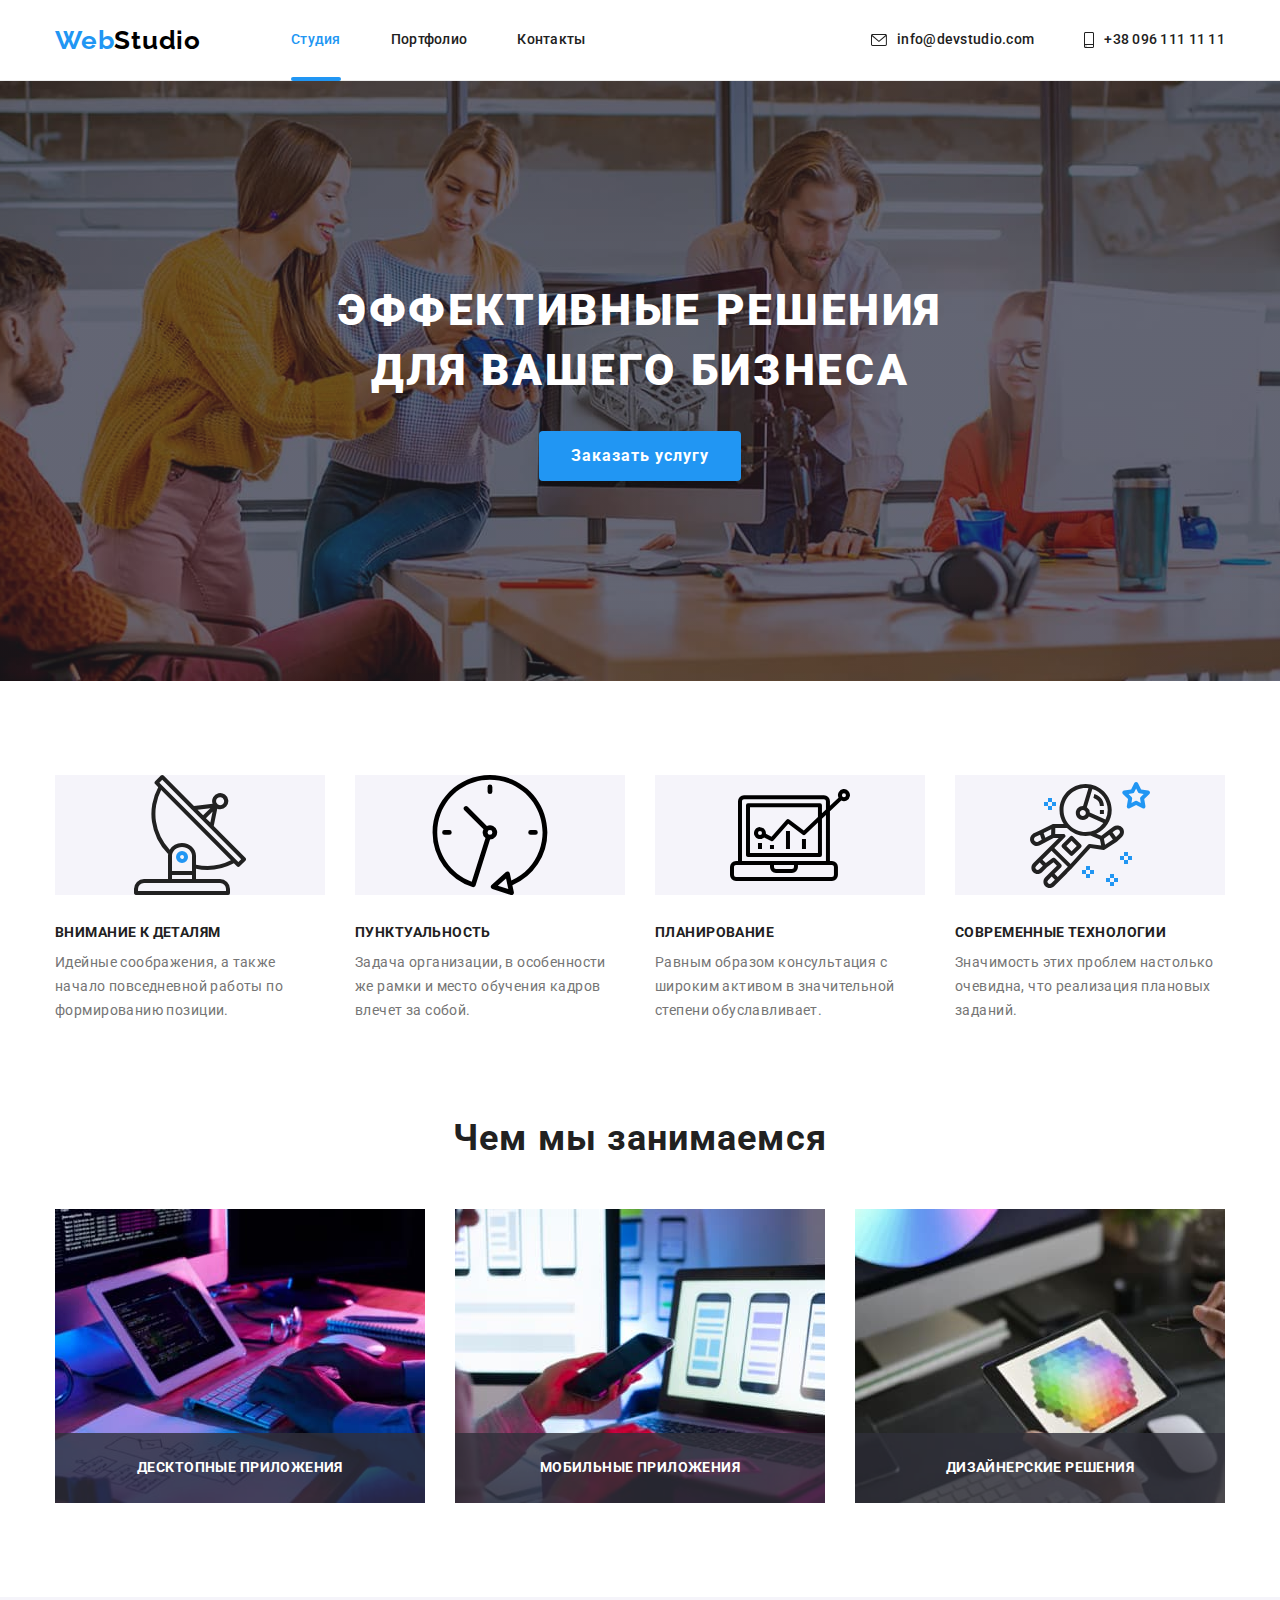
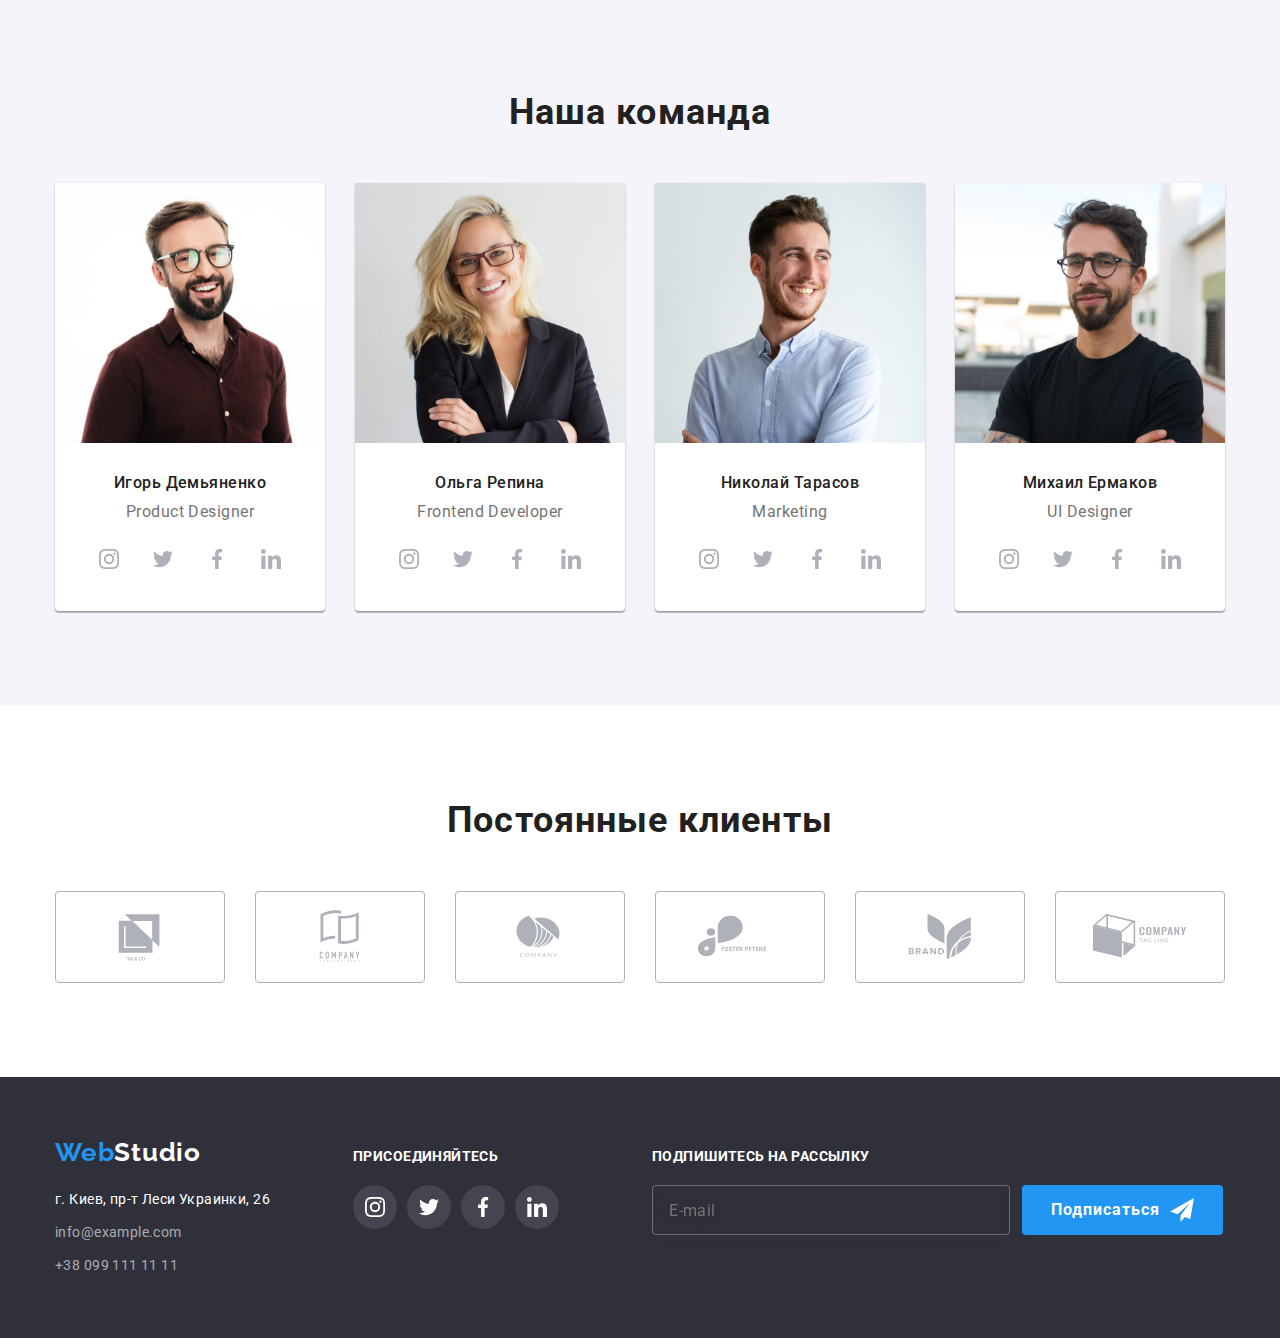
==== commit 9c23324d: "Revert "dolbaeb"" ====
--- a/index.html
+++ b/index.html
@@ -21,79 +21,30 @@
         <div class="container header__container">
             <a class="logo logo__header link" lang="en" href="">Web<span
                     class="logo logo__header--dark">Studio</span></a>
-            <div class="header__wrapper">
-                <nav class="nav">
-                    <ul class="nav__list">
-                        <li class="nav__item"><a class="nav__link nav__link--current" href="">Студия</a></li>
-                        <li class="nav__item"><a class="nav__link" href="./portfolio.html">Портфолио</a>
-                        </li>
-                        <li class="nav__item"><a class="nav__link link" href="">Контакты</a></li>
-                    </ul>
-                </nav>
-                <ul class="contacts">
-                    <li class="contacts__item">
-                        <a class="contacts__link" href="mailto:info@devstudio.com">
-                            <svg class="contacts__icon" width="16px" height="12px">
-                                <use href="./images/icons.svg#icon-envelope"></use>
-                            </svg>info@devstudio.com
-                        </a>
-                    </li>
-                    <li class="contacts__item">
-                        <a class="contacts__link" href="tel:+380961111111">
-                            <svg class="contacts__icon" width="10px" height="16px">
-                                <use href="./images/icons.svg#icon-smartphone"></use>
-                            </svg>+38 096 111 11 11
-                        </a>
-                    </li>
+            <nav class="nav">
+                <ul class="nav__list">
+                    <li class="nav__item"><a class="nav__link nav__link--current" href="">Студия</a></li>
+                    <li class="nav__item"><a class="nav__link" href="./portfolio.html">Портфолио</a>
+                    </li>
+                    <li class="nav__item"><a class="nav__link link" href="">Контакты</a></li>
                 </ul>
-            </div>
-            <button type="button" class="menu__btn">
-                <svg class="menu__icon" width="40px" height="40px">
-                    <use href="./images/icons.svg#icon-menu_header"></use>
-                </svg>
-            </button>
-
-            <div class="menu">
-                <div class="menu__container">
-                    <div class="menu__top">
-                        <button type="button" class="menu__close">
-                            <svg class="menu__svg-close" width="18px" height="18px">
-                                <use href="./images/icons.svg#icon-Vector"></use>
-                            </svg>
-                        </button>
-                        <nav class="mob-nav">
-                            <ul class="mob-nav__list">
-                                <li class="mob-nav__item"><a class="mob-nav__link mob-nav__link--current"
-                                        href="">Студия</a>
-                                </li>
-                                <li class="mob-nav__item"><a class="mob-nav__link" href="./portfolio.html">Портфолио</a>
-                                </li>
-                                <li class="mob-nav__item"><a class="mob-nav__link link" href="">Контакты</a></li>
-                            </ul>
-                        </nav>
-                    </div>
-                    <div class="menu__bottom">
-                        <ul class="mob-contacts">
-                            <li class="mob-contacts__item">
-                                <a class="mob-contacts__link--tel" href="tel:+380961111111">
-                                    +38 096 111 11 11
-                                </a>
-                            </li>
-                            <li class="mob-contacts__item">
-                                <a class="mob-contacts__link--email" href="mailto:info@devstudio.com">
-                                    info@devstudio.com
-                                </a>
-                            </li>
-                        </ul>
-                        <ul class="menu-soc">
-                            <li class="menu-soc__item"><a class="menu-soc__link" href="">Instagram</a></li>
-                            <li class="menu-soc__item"><a class="menu-soc__link" href="">Twitter</a></li>
-                            <li class="menu-soc__item"><a class="menu-soc__link" href="">Facebook</a></li>
-                            <li class="menu-soc__item"><a class="menu-soc__link" href="">LinkedIn</a></li>
-                        </ul>
-                    </div>
-                </div>
-            </div>
+            </nav>
+            <ul class="contacts">
+                <li class="contacts__item">
+                    <a class="contacts__link" href="mailto:info@devstudio.com">
+                        <svg class="contacts__icon" width="16px" height="12px">
+                            <use href="./images/icons.svg#icon-envelope"></use>
+                        </svg>info@devstudio.com
+                    </a>
+                </li>
+                <li class="contacts__item">
+                    <a class="contacts__link" href="tel:+380961111111">
+                        <svg class="contacts__icon" width="10px" height="16px">
+                            <use href="./images/icons.svg#icon-smartphone"></use>
+                        </svg>+38 096 111 11 11
+                    </a>
+                </li>
+            </ul>
         </div>
     </header>
     <main>
@@ -557,7 +508,6 @@
     </div>
 
     <script src="./js/modal.js"></script>
-    <script src="./js/mobile-menu.js"></script>
 </body>
 
 </html>--- a/css/main.min.css
+++ b/css/main.min.css
@@ -1 +1 @@
-:root{--title-color: #FFFFFF;--title-color-second: #212121;--paragraph-color: #757575;--accent-color: #2196F3;--gap-between-section: 94px;--gap-in-section: 30px}body{font-family:"Roboto",sans-serif;background-color:#fff}.section{padding:94px 0}.section--noPaddingTop{padding-top:0px}.section--otherBackground{background-color:#f5f4fa}.section__title{font-weight:700;font-size:36px;line-height:1.17;text-align:center;letter-spacing:.03em;color:var(--title-color-second);margin-bottom:50px}a{text-decoration:none}ul{list-style:none;margin:0;padding:0}h1,h2,h3,h4,h5,h6,p{margin:0}img{display:block;width:100%;height:auto}.visually-hidden{position:absolute;white-space:nowrap;width:1px;height:1px;overflow:hidden;border:0;padding:0;clip:rect(0 0 0 0);clip-path:inset(50%);margin:-1px}.container{padding-left:15px;padding-right:15px;margin:0 auto}@media screen and (min-width: 480px){.container{width:480px}}@media screen and (min-width: 768px){.container{width:768px}}@media screen and (min-width: 1200px){.container{width:1200px}}.logo{font-family:"Raleway",sans-serif;font-weight:700;font-size:26px;line-height:1.19;letter-spacing:.03em;color:var(--accent-color)}@media screen and (min-width: 768px){.logo__header{margin-right:88px}}@media screen and (min-width: 1200px){.logo__header{margin-right:93px}}.logo__header--dark{color:#000}.logo__footer{display:block;margin-bottom:20px}.logo__footer--light{color:var(--title-color)}.header{border-bottom:1px solid #ececec}.header__container{position:relative;display:flex;align-items:center}.header__wrapper{display:none}@media screen and (min-width: 768px){.header__wrapper{width:768px;display:flex}}@media screen and (min-width: 1200px){.header__wrapper{width:1200px}}.nav__list{display:flex;align-items:center;justify-content:center}.nav__item:not(:last-child){margin-right:50px}.nav__link{display:block;font-weight:500;font-size:14px;line-height:1.14;letter-spacing:.02em;color:var(--title-color-second);padding-top:32px;padding-bottom:32px;transition:color 250ms cubic-bezier(0.4, 0, 0.2, 1)}.nav__link:focus,.nav__link:hover{color:var(--accent-color)}.nav__link--current{position:relative;color:var(--accent-color)}.nav__link--current::after{position:absolute;bottom:-1px;left:0;display:block;content:"";width:100%;height:4px;background-color:var(--accent-color);border-radius:2px;transition:color 250ms cubic-bezier(0.4, 0, 0.2, 1)}.contacts{display:flex;align-items:center;justify-content:center;margin-left:auto}.contacts__item:not(:last-child){margin-right:50px}.contacts__link{display:flex;align-items:center;font-weight:500;font-size:14px;line-height:1.14;letter-spacing:.02em;color:var(--title-color-second);padding-top:32px;padding-bottom:32px;transition:color 250ms cubic-bezier(0.4, 0, 0.2, 1)}.contacts__link:focus,.contacts__link:hover{color:var(--accent-color)}.contacts__icon{fill:currentColor;margin-right:10px;transition:color 250ms cubic-bezier(0.4, 0, 0.2, 1)}.menu__btn{display:flex;align-items:center;justify-content:center;background-color:rgba(0,0,0,0);border:none;margin-left:auto;cursor:pointer;padding-top:10px;padding-bottom:10px;transition:fill 250ms cubic-bezier(0.4, 0, 0.2, 1)}.menu__btn:hover .menu__icon,.menu__btn:focus .menu__icon{fill:var(--accent-color)}@media screen and (min-width: 768px){.menu__btn{display:none}}.menu{position:fixed;top:0;left:0;display:flex;flex-direction:column;justify-content:space-between;overflow:auto;width:100vw;height:100vh;background-color:#fff;padding-top:48px;padding-bottom:48px;padding-left:40px}@media screen and (min-width: 480px){.menu__container{width:480px}}@media screen and (min-width: 768px){.menu__container{width:768px}}@media screen and (min-width: 1200px){.menu__container{width:1200px}}.menu__close{position:absolute;top:10px;right:15px;display:flex;align-items:center;justify-content:center;height:40px;width:40px;background-color:rgba(0,0,0,0);border:none;cursor:pointer;transition:fill 250ms cubic-bezier(0.4, 0, 0.2, 1);outline:none}.menu__close:hover .menu__svg-close,.menu__close:focus .menu__svg-close{fill:var(--accent-color)}.mob-nav__item:not(:last-child){margin-bottom:32px}.mob-nav__link{font-weight:500;font-size:40px;line-height:1.18;letter-spacing:.02em;color:var(--title-color-second);transition:color 250ms cubic-bezier(0.4, 0, 0.2, 1)}.mob-nav__link:focus,.mob-nav__link:hover{color:var(--accent-color)}.mob-nav__link--current{position:relative;color:var(--accent-color)}.mob-nav__link--current::after{position:absolute;left:0;display:block;content:"";width:100%;height:3.7px;background-color:var(--accent-color);border-radius:2px;transition:color 250ms cubic-bezier(0.4, 0, 0.2, 1)}.mob-contacts{margin-bottom:64px}.mob-contacts__item:not(:last-child){margin-bottom:32px}.mob-contacts__link--email{font-weight:500;letter-spacing:.02em;font-size:24px;line-height:1.17;color:var(--paragraph-color)}.mob-contacts__link--tel{font-weight:500;letter-spacing:.02em;font-size:34px;line-height:1.18;color:var(--accent-color)}.menu-soc{display:flex;align-items:center}.menu-soc__item{position:relative}.menu-soc__item:not(:last-child){margin-right:20px}.menu-soc__item:not(:last-child)::after{position:absolute;top:50%;left:100%;display:block;content:"";width:22px;border:1px solid rgba(33,33,33,.2);transform:rotate(90deg)}.menu-soc__link{font-weight:500;font-size:18px;line-height:1.22;letter-spacing:.02em;color:var(--accent-color)}.hero{padding:200px 0;max-width:1600px;margin-left:auto;margin-right:auto;background-color:#2f303a;background-image:linear-gradient(to right, rgba(47, 48, 58, 0.4), rgba(47, 48, 58, 0.4)),url("../images/hero-img.jpg");background-repeat:no-repeat;background-position:center;background-size:cover}.hero__title{font-weight:900;font-size:44px;line-height:1.36;text-align:center;letter-spacing:.06em;text-transform:uppercase;color:var(--title-color);width:696px;margin:var(--gap-in-section);margin:0 auto;margin-bottom:var(--gap-in-section)}.hero__btn{display:block;font-family:inherit;font-weight:700;font-size:16px;line-height:1.88;text-align:center;letter-spacing:.06em;color:#fff;background:var(--accent-color);box-shadow:0px 4px 4px rgba(0,0,0,.15);border-radius:4px;cursor:pointer;padding:10px 32px;border:rgba(0,0,0,0);margin:0 auto;transition:background-color 250ms cubic-bezier(0.4, 0, 0.2, 1)}.hero__btn:hover,.hero__btn:focus{background-color:#188ce8}.benefits{display:flex}.benefits__wrapper{display:flex}.benefits__icons{display:flex;background-color:#f5f4fa;width:270px;height:120px;align-items:center;justify-content:center;margin-bottom:var(--gap-in-section)}.benefits__title{font-weight:700;font-size:14px;line-height:1.14;letter-spacing:.03em;text-transform:uppercase;color:var(--title-color-second);margin-bottom:10px}.benefits__text{font-size:14px;line-height:1.71;letter-spacing:.03em;color:var(--paragraph-color)}.benefits__item{width:calc((100% - 60px)/3)}.benefits__item:not(:first-child){margin-left:var(--gap-in-section)}.about{display:flex}.about__text{position:absolute;bottom:0;left:0;width:100%;display:flex;justify-content:center;align-items:center;height:70px;font-weight:700;font-size:14px;line-height:1.14;letter-spacing:.03em;text-transform:uppercase;color:#fff;background-color:rgba(47,48,58,.8);transition:transform 250ms cubic-bezier(0.4, 0, 0.2, 1)}.about__item{position:relative;width:calc((100% - 60px)/3);overflow:hidden}.about__item:not(:first-child){margin-left:var(--gap-in-section)}.team{display:flex}.team__wrapper{padding-top:var(--gap-in-section);padding-bottom:var(--gap-in-section)}.team__title{font-weight:500;font-size:16px;line-height:1.19;text-align:center;letter-spacing:.03em;color:var(--title-color-second);margin-bottom:10px}.team__text{font-size:16px;line-height:1.19;text-align:center;letter-spacing:.03em;color:var(--paragraph-color);margin-bottom:16px}.socials{display:flex;justify-content:center;text-align:center}.socials__items:not(:last-child){margin-right:10px}.socials__icons{fill:currentColor;transition:color 250ms cubic-bezier(0.4, 0, 0.2, 1)}.team__item{width:calc((100% - 90px)/4);background-color:#fff;box-shadow:0px 1px 3px rgba(0,0,0,.12),0px 1px 1px rgba(0,0,0,.14),0px 2px 1px rgba(0,0,0,.2);border-radius:0px 0px 4px 4px}.team__item:not(:first-child){margin-left:var(--gap-in-section)}.socials__links{width:44px;height:44px;display:flex;align-items:center;justify-content:center;color:#afb1b8;border-radius:50%;transition:background-color 250ms cubic-bezier(0.4, 0, 0.2, 1),border-radius 250ms cubic-bezier(0.4, 0, 0.2, 1)}.socials__links:hover,.socials__links:focus{background-color:var(--accent-color);border-radius:50%;color:#fff}.clients{display:flex}.clients__item:not(:last-child){margin-right:var(--gap-in-section)}.clients__link{display:flex;align-items:center;justify-content:center;width:170px;height:92px;border:1px solid #afb1b8;border-radius:4px;color:#afb1b8;transition:color 250ms cubic-bezier(0.4, 0, 0.2, 1),border-color 250ms cubic-bezier(0.4, 0, 0.2, 1)}.clients__link:hover,.clients__link:focus{color:var(--accent-color);border-color:var(--accent-color)}.clients__icons{fill:currentColor}.footer{background-color:#2f303a;padding-top:60px;padding-bottom:60px}.footer__container{display:flex;align-items:baseline}.address{font-style:normal}.address__item{font-size:14px;line-height:1.71;letter-spacing:.03em}.address__item:not(:last-child){margin-bottom:9px}.address__link{color:var(--title-color);transition:color 250ms cubic-bezier(0.4, 0, 0.2, 1)}.address__link:hover,.address__link:focus{color:var(--accent-color)}.address__link--grey{color:rgba(255,255,255,.6);transition:color 250ms cubic-bezier(0.4, 0, 0.2, 1)}.address__link--grey:hover,.address__link--grey:focus{color:var(--accent-color)}.footer__soc-title{font-weight:700;font-size:14px;line-height:1.14;letter-spacing:.03em;text-transform:uppercase;color:#fff;margin-bottom:20px}.footer__wrapper+.footer__wrapper{margin-left:83px}.footer__soc-list{display:flex}.footer__soc-items:not(:last-child){margin-right:10px}.footer__soc-links{display:flex;align-items:center;justify-content:center;width:44px;height:44px;border-radius:50%;background-color:rgba(255,255,255,.1);color:#fff;transition:background-color 250ms cubic-bezier(0.4, 0, 0.2, 1)}.footer__soc-links:hover,.footer__soc-links:focus{background-color:var(--accent-color)}.footer__soc-icons{fill:currentColor}.footer-form{display:flex;align-items:flex-end;margin-left:93px}.footer-form__wrapper{width:358px}.footer-form__label{font-weight:700;font-size:14px;line-height:1.14;letter-spacing:.03em;text-transform:uppercase;color:#fff}.footer-form__input{min-width:358px;height:50px;border:1px solid rgba(255,255,255,.3);filter:drop-shadow(0px 4px 4px rgba(0, 0, 0, 0.15));border-radius:4px;background-color:rgba(0,0,0,0);padding-left:16px;margin-top:20px;font-weight:400;font-size:16px;line-height:1.25;letter-spacing:.03em;color:rgba(255,255,255,.6)}.footer-form-btn{display:flex;align-items:center;justify-content:center;position:relative;font-weight:700;font-size:16px;line-height:1.88;text-align:center;letter-spacing:.06em;color:#fff;background-color:var(--accent-color);border-radius:4px;padding:10px 29px;margin-left:12px;cursor:pointer;border:rgba(0,0,0,0)}.footer-form-btn__icon{width:24px;height:24px;fill:#fff;margin-left:10px}.portfolio-filters{display:flex;justify-content:center;margin-bottom:50px}.porfolio-filters__item:not(:first-child){margin-left:8px}.porfolio-filters__btn{font-family:inherit;font-weight:500;font-size:16px;line-height:1.62;text-align:center;letter-spacing:.03em;cursor:pointer;background-color:#f5f4fa;border-radius:4px;padding:6px 22px;border:rgba(0,0,0,0);color:var(--title-color-second);transition:background-color 250ms cubic-bezier(0.4, 0, 0.2, 1),box-shadow 250ms cubic-bezier(0.4, 0, 0.2, 1),color 250ms cubic-bezier(0.4, 0, 0.2, 1)}.porfolio-filters__btn:focus,.porfolio-filters__btn:hover{background-color:var(--accent-color);box-shadow:0px 3px 1px rgba(0,0,0,.1),0px 1px 2px rgba(0,0,0,.08),0px 2px 2px rgba(0,0,0,.12);color:var(--title-color)}.portfolio-products{display:flex;flex-wrap:wrap}.portfolio-products__title{font-weight:700;font-size:18px;line-height:2;letter-spacing:.06em;color:var(--title-color-second)}.portfolio-products__text{font-weight:400;font-size:16px;line-height:1.88;letter-spacing:.03em;color:var(--paragraph-color)}.portfolio-products__item{width:calc((100% - 60px)/3)}.portfolio-products__item:not(:nth-child(3n+1)){margin-left:var(--gap-in-section)}.portfolio-products__item:not(:nth-last-child(-n+3)){margin-bottom:var(--gap-in-section)}.portfolio-products__link{display:block;transition:border 250ms cubic-bezier(0.4, 0, 0.2, 1),box-sizing 250ms cubic-bezier(0.4, 0, 0.2, 1),box-shadow 250ms cubic-bezier(0.4, 0, 0.2, 1)}.portfolio-products__link:hover,.portfolio-products__link:focus{border:1px solid #eee;box-sizing:border-box;box-shadow:0px 1px 1px rgba(0,0,0,.12),0px 4px 4px rgba(0,0,0,.06),1px 4px 6px rgba(0,0,0,.16)}.portfolio-item-wrapper{padding:20px 24px 20px 24px;border-right:1px solid #eee;border-bottom:1px solid #eee;border-left:1px solid #eee}.portfolio-img-wrapper{position:relative;overflow:hidden}.portfolio-products__text-hover{position:absolute;top:0;left:0;width:100%;height:100%;font-weight:400;font-size:18px;line-height:1.56;letter-spacing:.03em;color:#fff;background-color:rgba(33,150,243,.9);padding:63px 24px;transform:translateY(101%);transition:transform 250ms cubic-bezier(0.4, 0, 0.2, 1)}.portfolio-products__link:hover .portfolio-products__text-hover,.portfolio-products__link:focus .portfolio-products__text-hover{transform:translateY(0)}.backdrop{position:fixed;top:0;left:0;width:100%;height:100%;background-color:rgba(0,0,0,.2);transition:opacity 250ms cubic-bezier(0.4, 0, 0.2, 1),visibility 250ms cubic-bezier(0.4, 0, 0.2, 1)}.backdrop.is-hidden .modal{transform:translate(-50%, -50%) scale(1.5)}.modal{position:absolute;top:50%;left:50%;transform:translate(-50%, -50%) scale(1);width:528px;min-height:581px;background-color:#fff;box-shadow:0px 1px 3px rgba(0,0,0,.12),0px 1px 1px rgba(0,0,0,.14),0px 2px 1px rgba(0,0,0,.2);border-radius:4px;transition:transform 250ms cubic-bezier(0.4, 0, 0.2, 1)}.modal__close{position:absolute;top:8px;right:8px;display:flex;align-items:center;justify-content:center;height:30px;width:30px;background-color:#fff;border:1px solid rgba(0,0,0,.1);border-radius:50%;cursor:pointer;transition:fill 250ms cubic-bezier(0.4, 0, 0.2, 1);outline:none}.modal__close:hover .modal__svg-close,.modal__close:focus .modal__svg-close{fill:var(--accent-color)}.is-hidden{opacity:0;pointer-events:none;visibility:hidden}.modal-form{padding:40px}.modal-form__title{font-weight:700;font-size:20px;line-height:23px;text-align:center;letter-spacing:.03em;color:#212121;margin-bottom:12px}.modal-field:nth-child(-n+4){margin-bottom:10px}.modal-form__label{display:block;font-weight:400;font-size:12px;line-height:1.17;letter-spacing:.01em;color:#757575}.modal-form__label:not(:last-child){margin-bottom:4px}.modal-form__wrap{position:relative}.modal-form__input{width:100%;height:40px;border:1px solid rgba(33,33,33,.2);border-radius:4px;color:#757575;padding-left:42px;background-color:rgba(0,0,0,0);outline:none}.modal-form__input:hover,.modal-form__input:focus{border:1px solid var(--accent-color)}.modal-input:hover+.modal-svg-icon,.modal-input:focus+.modal-svg-icon{fill:var(--accent-color)}.modal-form__svg{position:absolute;top:50%;left:12px;transform:translateY(-50%)}.modal-form__input:hover+.modal-form__svg,.modal-form__input:focus+.modal-form__svg{fill:var(--accent-color)}.modal-form__comment{display:block;width:100%;min-height:120px;padding:12px 16px;resize:none;font-weight:400;font-size:12px;line-height:1.17;letter-spacing:.01em;color:#757575;border:1px solid rgba(33,33,33,.2);border-radius:4px;outline:none}.modal-form__comment::placeholder{font-weight:400;font-size:12px;line-height:1.17;letter-spacing:.01em;color:rgba(117,117,117,.5)}.modal-form__comment:hover,.modal-form__comment:focus{border-color:var(--accent-color)}.modal-check{display:flex;align-items:center;margin-top:20px;justify-content:center}.modal-check__label{display:flex;align-items:center;font-weight:400;font-size:14px;line-height:1.71;letter-spacing:.03em;color:#757575;transition:fill 250ms cubic-bezier(0.4, 0, 0.2, 1),background-image 250ms cubic-bezier(0.4, 0, 0.2, 1)}.modal-check__svg{margin-right:9px}.modal-check__input:checked+.modal-check__svg{fill:var(--accent-color);background-image:url(../images/check.svg);background-repeat:no-repeat;background-size:contain;background-origin:border-box}.modal-check__agreement{color:var(--accent-color);margin-left:6px;text-decoration:underline}.modal-check__btn{display:block;background-color:var(--accent-color);box-shadow:0px 4px 4px rgba(0,0,0,.15);border-radius:4px;padding:10px 56px;font-weight:700;font-size:16px;line-height:1.88;text-align:center;letter-spacing:.06em;color:#fff;cursor:pointer;margin:0 auto;margin-top:30px;border:rgba(0,0,0,0);transition:background-color 250ms cubic-bezier(0.4, 0, 0.2, 1)}.modal-check__btn:hover,.modal-check__btn:focus{background-color:#188ce8}/*# sourceMappingURL=main.min.css.map */+:root{--title-color: #FFFFFF;--title-color-second: #212121;--paragraph-color: #757575;--accent-color: #2196F3;--gap-between-section: 94px;--gap-in-section: 30px}body{font-family:"Roboto",sans-serif;background-color:#fff}.section{padding:94px 0}.section--noPaddingTop{padding-top:0px}.section--otherBackground{background-color:#f5f4fa}.section__title{font-weight:700;font-size:36px;line-height:1.17;text-align:center;letter-spacing:.03em;color:var(--title-color-second);margin-bottom:50px}a{text-decoration:none}ul{list-style:none;margin:0;padding:0}h1,h2,h3,h4,h5,h6,p{margin:0}img{display:block;width:100%;height:auto}.visually-hidden{position:absolute;white-space:nowrap;width:1px;height:1px;overflow:hidden;border:0;padding:0;clip:rect(0 0 0 0);clip-path:inset(50%);margin:-1px}.container{width:1200px;padding-left:15px;padding-right:15px;margin:0 auto}.logo{font-family:"Raleway",sans-serif;font-weight:700;font-size:26px;line-height:1.19;letter-spacing:.03em;color:var(--accent-color)}.logo__header{margin-right:90px}.logo__header--dark{color:#000}.logo__footer{display:block;margin-bottom:20px}.logo__footer--light{color:var(--title-color)}.header{border-bottom:1px solid #ececec}.header__container{display:flex;align-items:center}.nav__list{display:flex;align-items:center;justify-content:center;font-weight:500;font-size:14px;line-height:1.14;letter-spacing:.02em;color:var(--title-color-second);transition:color 250ms cubic-bezier(0.4, 0, 0.2, 1)}.nav__item:not(:last-child){margin-right:50px}.nav__link{display:block;font-weight:500;font-size:14px;line-height:1.14;letter-spacing:.02em;color:var(--title-color-second);padding-top:32px;padding-bottom:32px;transition:color 250ms cubic-bezier(0.4, 0, 0.2, 1)}.nav__link:focus,.nav__link:hover{color:var(--accent-color)}.nav__link--current{position:relative;color:var(--accent-color)}.nav__link--current::after{position:absolute;bottom:-1px;left:0;display:block;content:"";width:100%;height:4px;background-color:var(--accent-color);border-radius:2px;transition:color 250ms cubic-bezier(0.4, 0, 0.2, 1)}.contacts{display:flex;align-items:center;justify-content:center;margin-left:auto}.contacts__item:not(:last-child){margin-right:50px}.contacts__link{display:flex;align-items:center;font-weight:500;font-size:14px;line-height:1.14;letter-spacing:.02em;color:var(--title-color-second);padding-top:32px;padding-bottom:32px;transition:color 250ms cubic-bezier(0.4, 0, 0.2, 1)}.contacts__link:focus,.contacts__link:hover{color:var(--accent-color)}.contacts__icon{fill:currentColor;margin-right:10px;transition:color 250ms cubic-bezier(0.4, 0, 0.2, 1)}.hero{padding:200px 0;max-width:1600px;margin-left:auto;margin-right:auto;background-color:#2f303a;background-image:linear-gradient(to right, rgba(47, 48, 58, 0.4), rgba(47, 48, 58, 0.4)),url("../images/hero-img.jpg");background-repeat:no-repeat;background-position:center;background-size:cover}.hero__title{font-weight:900;font-size:44px;line-height:1.36;text-align:center;letter-spacing:.06em;text-transform:uppercase;color:var(--title-color);width:696px;margin:var(--gap-in-section);margin:0 auto;margin-bottom:var(--gap-in-section)}.hero__btn{display:block;font-family:inherit;font-weight:700;font-size:16px;line-height:1.88;text-align:center;letter-spacing:.06em;color:#fff;background:var(--accent-color);box-shadow:0px 4px 4px rgba(0,0,0,.15);border-radius:4px;cursor:pointer;padding:10px 32px;border:rgba(0,0,0,0);margin:0 auto;transition:background-color 250ms cubic-bezier(0.4, 0, 0.2, 1)}.hero__btn:hover,.hero__btn:focus{background-color:#188ce8}.benefits{display:flex}.benefits__wrapper{display:flex}.benefits__icons{display:flex;background-color:#f5f4fa;width:270px;height:120px;align-items:center;justify-content:center;margin-bottom:var(--gap-in-section)}.benefits__title{font-weight:700;font-size:14px;line-height:1.14;letter-spacing:.03em;text-transform:uppercase;color:var(--title-color-second);margin-bottom:10px}.benefits__text{font-size:14px;line-height:1.71;letter-spacing:.03em;color:var(--paragraph-color)}.benefits__item{width:calc((100% - 60px)/3)}.benefits__item:not(:first-child){margin-left:var(--gap-in-section)}.about{display:flex}.about__text{position:absolute;bottom:0;left:0;width:100%;display:flex;justify-content:center;align-items:center;height:70px;font-weight:700;font-size:14px;line-height:1.14;letter-spacing:.03em;text-transform:uppercase;color:#fff;background-color:rgba(47,48,58,.8);transition:transform 250ms cubic-bezier(0.4, 0, 0.2, 1)}.about__item{position:relative;width:calc((100% - 60px)/3);overflow:hidden}.about__item:not(:first-child){margin-left:var(--gap-in-section)}.team{display:flex}.team__wrapper{padding-top:var(--gap-in-section);padding-bottom:var(--gap-in-section)}.team__title{font-weight:500;font-size:16px;line-height:1.19;text-align:center;letter-spacing:.03em;color:var(--title-color-second);margin-bottom:10px}.team__text{font-size:16px;line-height:1.19;text-align:center;letter-spacing:.03em;color:var(--paragraph-color);margin-bottom:16px}.socials{display:flex;justify-content:center;text-align:center}.socials__items:not(:last-child){margin-right:10px}.socials__icons{fill:currentColor;transition:color 250ms cubic-bezier(0.4, 0, 0.2, 1)}.team__item{width:calc((100% - 90px)/4);background-color:#fff;box-shadow:0px 1px 3px rgba(0,0,0,.12),0px 1px 1px rgba(0,0,0,.14),0px 2px 1px rgba(0,0,0,.2);border-radius:0px 0px 4px 4px}.team__item:not(:first-child){margin-left:var(--gap-in-section)}.socials__links{width:44px;height:44px;display:flex;align-items:center;justify-content:center;color:#afb1b8;border-radius:50%;transition:background-color 250ms cubic-bezier(0.4, 0, 0.2, 1),border-radius 250ms cubic-bezier(0.4, 0, 0.2, 1)}.socials__links:hover,.socials__links:focus{background-color:var(--accent-color);border-radius:50%;color:#fff}.clients{display:flex}.clients__item:not(:last-child){margin-right:var(--gap-in-section)}.clients__link{display:flex;align-items:center;justify-content:center;width:170px;height:92px;border:1px solid #afb1b8;border-radius:4px;color:#afb1b8;transition:color 250ms cubic-bezier(0.4, 0, 0.2, 1),border-color 250ms cubic-bezier(0.4, 0, 0.2, 1)}.clients__link:hover,.clients__link:focus{color:var(--accent-color);border-color:var(--accent-color)}.clients__icons{fill:currentColor}.footer{background-color:#2f303a;padding-top:60px;padding-bottom:60px}.footer__container{display:flex;align-items:baseline}.address{font-style:normal}.address__item{font-size:14px;line-height:1.71;letter-spacing:.03em}.address__item:not(:last-child){margin-bottom:9px}.address__link{color:var(--title-color);transition:color 250ms cubic-bezier(0.4, 0, 0.2, 1)}.address__link:hover,.address__link:focus{color:var(--accent-color)}.address__link--grey{color:rgba(255,255,255,.6);transition:color 250ms cubic-bezier(0.4, 0, 0.2, 1)}.address__link--grey:hover,.address__link--grey:focus{color:var(--accent-color)}.footer__soc-title{font-weight:700;font-size:14px;line-height:1.14;letter-spacing:.03em;text-transform:uppercase;color:#fff;margin-bottom:20px}.footer__wrapper+.footer__wrapper{margin-left:83px}.footer__soc-list{display:flex}.footer__soc-items:not(:last-child){margin-right:10px}.footer__soc-links{display:flex;align-items:center;justify-content:center;width:44px;height:44px;border-radius:50%;background-color:rgba(255,255,255,.1);color:#fff;transition:background-color 250ms cubic-bezier(0.4, 0, 0.2, 1)}.footer__soc-links:hover,.footer__soc-links:focus{background-color:var(--accent-color)}.footer__soc-icons{fill:currentColor}.footer-form{display:flex;align-items:flex-end;margin-left:93px}.footer-form__wrapper{width:358px}.footer-form__label{font-weight:700;font-size:14px;line-height:1.14;letter-spacing:.03em;text-transform:uppercase;color:#fff}.footer-form__input{min-width:358px;height:50px;border:1px solid rgba(255,255,255,.3);filter:drop-shadow(0px 4px 4px rgba(0, 0, 0, 0.15));border-radius:4px;background-color:rgba(0,0,0,0);padding-left:16px;margin-top:20px;font-weight:400;font-size:16px;line-height:1.25;letter-spacing:.03em;color:rgba(255,255,255,.6)}.footer-form-btn{display:flex;align-items:center;justify-content:center;position:relative;font-weight:700;font-size:16px;line-height:1.88;text-align:center;letter-spacing:.06em;color:#fff;background-color:var(--accent-color);border-radius:4px;padding:10px 29px;margin-left:12px;cursor:pointer;border:rgba(0,0,0,0)}.footer-form-btn__icon{width:24px;height:24px;fill:#fff;margin-left:10px}.portfolio-filters{display:flex;justify-content:center;margin-bottom:50px}.porfolio-filters__item:not(:first-child){margin-left:8px}.porfolio-filters__btn{font-family:inherit;font-weight:500;font-size:16px;line-height:1.62;text-align:center;letter-spacing:.03em;cursor:pointer;background-color:#f5f4fa;border-radius:4px;padding:6px 22px;border:rgba(0,0,0,0);color:var(--title-color-second);transition:background-color 250ms cubic-bezier(0.4, 0, 0.2, 1),box-shadow 250ms cubic-bezier(0.4, 0, 0.2, 1),color 250ms cubic-bezier(0.4, 0, 0.2, 1)}.porfolio-filters__btn:focus,.porfolio-filters__btn:hover{background-color:var(--accent-color);box-shadow:0px 3px 1px rgba(0,0,0,.1),0px 1px 2px rgba(0,0,0,.08),0px 2px 2px rgba(0,0,0,.12);color:var(--title-color)}.portfolio-products{display:flex;flex-wrap:wrap}.portfolio-products__title{font-weight:700;font-size:18px;line-height:2;letter-spacing:.06em;color:var(--title-color-second)}.portfolio-products__text{font-weight:400;font-size:16px;line-height:1.88;letter-spacing:.03em;color:var(--paragraph-color)}.portfolio-products__item{width:calc((100% - 60px)/3)}.portfolio-products__item:not(:nth-child(3n+1)){margin-left:var(--gap-in-section)}.portfolio-products__item:not(:nth-last-child(-n+3)){margin-bottom:var(--gap-in-section)}.portfolio-products__link{display:block;transition:border 250ms cubic-bezier(0.4, 0, 0.2, 1),box-sizing 250ms cubic-bezier(0.4, 0, 0.2, 1),box-shadow 250ms cubic-bezier(0.4, 0, 0.2, 1)}.portfolio-products__link:hover,.portfolio-products__link:focus{border:1px solid #eee;box-sizing:border-box;box-shadow:0px 1px 1px rgba(0,0,0,.12),0px 4px 4px rgba(0,0,0,.06),1px 4px 6px rgba(0,0,0,.16)}.portfolio-item-wrapper{padding:20px 24px 20px 24px;border-right:1px solid #eee;border-bottom:1px solid #eee;border-left:1px solid #eee}.portfolio-img-wrapper{position:relative;overflow:hidden}.portfolio-products__text-hover{position:absolute;top:0;left:0;width:100%;height:100%;font-weight:400;font-size:18px;line-height:1.56;letter-spacing:.03em;color:#fff;background-color:rgba(33,150,243,.9);padding:63px 24px;transform:translateY(101%);transition:transform 250ms cubic-bezier(0.4, 0, 0.2, 1)}.portfolio-products__link:hover .portfolio-products__text-hover,.portfolio-products__link:focus .portfolio-products__text-hover{transform:translateY(0)}.backdrop{position:fixed;top:0;left:0;width:100%;height:100%;background-color:rgba(0,0,0,.2);transition:opacity 250ms cubic-bezier(0.4, 0, 0.2, 1),visibility 250ms cubic-bezier(0.4, 0, 0.2, 1)}.backdrop.is-hidden .modal{transform:translate(-50%, -50%) scale(1.5)}.modal{position:absolute;top:50%;left:50%;transform:translate(-50%, -50%) scale(1);width:528px;min-height:581px;background-color:#fff;box-shadow:0px 1px 3px rgba(0,0,0,.12),0px 1px 1px rgba(0,0,0,.14),0px 2px 1px rgba(0,0,0,.2);border-radius:4px;transition:transform 250ms cubic-bezier(0.4, 0, 0.2, 1)}.modal__close{position:absolute;top:8px;right:8px;display:flex;align-items:center;justify-content:center;height:30px;width:30px;background-color:#fff;border:1px solid rgba(0,0,0,.1);border-radius:50%;cursor:pointer;transition:fill 250ms cubic-bezier(0.4, 0, 0.2, 1);outline:none}.modal__close:hover .modal__svg-close,.modal__close:focus .modal__svg-close{fill:var(--accent-color)}.is-hidden{opacity:0;pointer-events:none;visibility:hidden}.modal-form{padding:40px}.modal-form__title{font-weight:700;font-size:20px;line-height:23px;text-align:center;letter-spacing:.03em;color:#212121;margin-bottom:12px}.modal-field:nth-child(-n+4){margin-bottom:10px}.modal-form__label{display:block;font-weight:400;font-size:12px;line-height:1.17;letter-spacing:.01em;color:#757575}.modal-form__label:not(:last-child){margin-bottom:4px}.modal-form__wrap{position:relative}.modal-form__input{width:100%;height:40px;border:1px solid rgba(33,33,33,.2);border-radius:4px;color:#757575;padding-left:42px;background-color:rgba(0,0,0,0);outline:none}.modal-form__input:hover,.modal-form__input:focus{border:1px solid var(--accent-color)}.modal-input:hover+.modal-svg-icon,.modal-input:focus+.modal-svg-icon{fill:var(--accent-color)}.modal-form__svg{position:absolute;top:50%;left:12px;transform:translateY(-50%)}.modal-form__input:hover+.modal-form__svg,.modal-form__input:focus+.modal-form__svg{fill:var(--accent-color)}.modal-form__comment{display:block;width:100%;min-height:120px;padding:12px 16px;resize:none;font-weight:400;font-size:12px;line-height:1.17;letter-spacing:.01em;color:#757575;border:1px solid rgba(33,33,33,.2);border-radius:4px;outline:none}.modal-form__comment::placeholder{font-weight:400;font-size:12px;line-height:1.17;letter-spacing:.01em;color:rgba(117,117,117,.5)}.modal-form__comment:hover,.modal-form__comment:focus{border-color:var(--accent-color)}.modal-check{display:flex;align-items:center;margin-top:20px;justify-content:center}.modal-check__label{display:flex;align-items:center;font-weight:400;font-size:14px;line-height:1.71;letter-spacing:.03em;color:#757575;transition:fill 250ms cubic-bezier(0.4, 0, 0.2, 1),background-image 250ms cubic-bezier(0.4, 0, 0.2, 1)}.modal-check__svg{margin-right:9px}.modal-check__input:checked+.modal-check__svg{fill:var(--accent-color);background-image:url(../images/check.svg);background-repeat:no-repeat;background-size:contain;background-origin:border-box}.modal-check__agreement{color:var(--accent-color);margin-left:6px;text-decoration:underline}.modal-check__btn{display:block;background-color:var(--accent-color);box-shadow:0px 4px 4px rgba(0,0,0,.15);border-radius:4px;padding:10px 56px;font-weight:700;font-size:16px;line-height:1.88;text-align:center;letter-spacing:.06em;color:#fff;cursor:pointer;margin:0 auto;margin-top:30px;border:rgba(0,0,0,0);transition:background-color 250ms cubic-bezier(0.4, 0, 0.2, 1)}.modal-check__btn:hover,.modal-check__btn:focus{background-color:#188ce8}/*# sourceMappingURL=main.min.css.map */